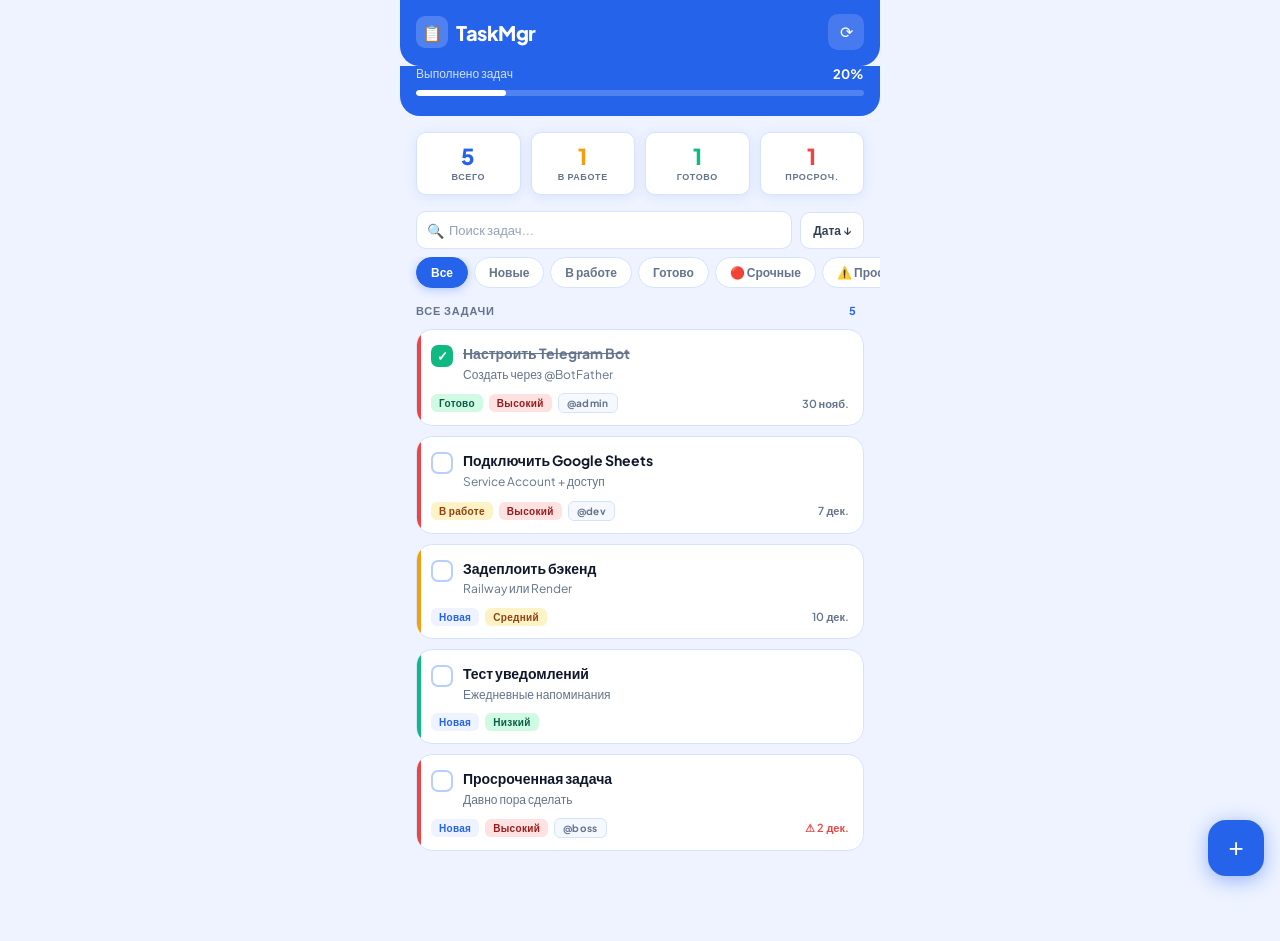
==== index.html @ ac781252 "Update index.html" ====
<!DOCTYPE html>
<html lang="ru">
<head>
  <meta charset="UTF-8">
  <meta name="viewport" content="width=device-width, initial-scale=1.0, maximum-scale=1.0, user-scalable=no">
  <title>Task Manager</title>
  <script src="https://telegram.org/js/telegram-web-app.js"></script>
  <link href="https://fonts.googleapis.com/css2?family=Plus+Jakarta+Sans:wght@400;500;600;700;800&display=swap" rel="stylesheet">
  <style>
    :root {
      --bg:        #EEF3FF;
      --surface:   #FFFFFF;
      --surface2:  #F5F8FF;
      --border:    #D6E3FF;
      --border2:   #B8CEFF;
      --blue:      #2563EB;
      --blue-dark: #1D4ED8;
      --blue-soft: #EEF3FF;
      --blue-mid:  #BFCFFF;
      --red:       #EF4444;
      --red-soft:  #FEE2E2;
      --yellow:    #F59E0B;
      --yel-soft:  #FEF3C7;
      --green:     #10B981;
      --grn-soft:  #D1FAE5;
      --text:      #0F172A;
      --text2:     #334155;
      --muted:     #64748B;
      --muted2:    #94A3B8;
      --radius:    16px;
      --radius-sm: 10px;
      --shadow:    0 2px 12px rgba(37,99,235,.10);
      --shadow-lg: 0 8px 32px rgba(37,99,235,.15);
    }

    *, *::before, *::after {
      box-sizing: border-box; margin: 0; padding: 0;
      -webkit-tap-highlight-color: transparent;
    }

    body {
      font-family: 'Plus Jakarta Sans', sans-serif;
      background: var(--bg);
      color: var(--text);
      min-height: 100vh;
      overflow-x: hidden;
      -webkit-font-smoothing: antialiased;
    }

    .app {
      max-width: 480px;
      margin: 0 auto;
      padding-bottom: 90px;
    }

    /* ══════════════════════════════
       HEADER
    ══════════════════════════════ */
    .header {
      background: var(--blue);
      padding: 14px 16px 16px;
      display: flex;
      align-items: center;
      justify-content: space-between;
      position: sticky;
      top: 0;
      z-index: 50;
    }

    .logo {
      font-size: 20px;
      font-weight: 800;
      color: #fff;
      letter-spacing: -0.5px;
      display: flex;
      align-items: center;
      gap: 8px;
    }
    .logo-icon {
      width: 32px; height: 32px;
      background: rgba(255,255,255,.2);
      border-radius: 9px;
      display: flex; align-items: center; justify-content: center;
      font-size: 16px;
    }

    .header-right { display: flex; gap: 8px; align-items: center; }

    .icon-btn {
      width: 36px; height: 36px;
      background: rgba(255,255,255,.15);
      border: none; border-radius: 10px;
      color: #fff;
      display: flex; align-items: center; justify-content: center;
      cursor: pointer;
      font-size: 16px;
      transition: background .15s;
      flex-shrink: 0;
    }
    .icon-btn:active { background: rgba(255,255,255,.25); }
    .icon-btn.syncing .sync-icon { animation: spin 1s linear infinite; }
    @keyframes spin { to { transform: rotate(360deg); } }

    /* ══════════════════════════════
       PROGRESS BANNER
    ══════════════════════════════ */
    .progress-banner {
      background: var(--blue);
      padding: 0 16px 20px;
    }
    .progress-label {
      display: flex; justify-content: space-between;
      color: rgba(255,255,255,.8);
      font-size: 12px; font-weight: 500;
      margin-bottom: 8px;
    }
    .progress-label strong { color: #fff; font-size: 13px; }
    .progress-track {
      height: 6px; background: rgba(255,255,255,.2);
      border-radius: 99px; overflow: hidden;
    }
    .progress-fill {
      height: 100%; background: #fff;
      border-radius: 99px;
      transition: width .5s cubic-bezier(.34,1.56,.64,1);
    }

    /* ══════════════════════════════
       STATS
    ══════════════════════════════ */
    .stats {
      display: grid;
      grid-template-columns: repeat(4, 1fr);
      gap: 10px;
      padding: 16px 16px 8px;
    }
    .stat-card {
      background: var(--surface);
      border: 1.5px solid var(--border);
      border-radius: var(--radius-sm);
      padding: 12px 6px;
      text-align: center;
      box-shadow: var(--shadow);
    }
    .stat-num {
      font-size: 22px; font-weight: 800;
      line-height: 1;
    }
    .stat-label {
      font-size: 9px; font-weight: 600;
      color: var(--muted);
      text-transform: uppercase;
      letter-spacing: .6px;
      margin-top: 4px;
    }
    .stat-card.total .stat-num  { color: var(--blue); }
    .stat-card.doing .stat-num  { color: var(--yellow); }
    .stat-card.done .stat-num   { color: var(--green); }
    .stat-card.overdue .stat-num { color: var(--red); }

    /* ══════════════════════════════
       SEARCH + SORT
    ══════════════════════════════ */
    .toolbar {
      padding: 8px 16px;
      display: flex;
      gap: 8px;
      align-items: center;
    }
    .search-wrap {
      flex: 1;
      position: relative;
    }
    .search-icon {
      position: absolute; left: 11px; top: 50%;
      transform: translateY(-50%);
      color: var(--muted2); font-size: 14px; pointer-events: none;
    }
    .search-input {
      width: 100%;
      background: var(--surface);
      border: 1.5px solid var(--border);
      border-radius: var(--radius-sm);
      padding: 10px 12px 10px 32px;
      font-family: inherit;
      font-size: 13px;
      color: var(--text);
      outline: none;
      transition: border-color .2s, box-shadow .2s;
    }
    .search-input::placeholder { color: var(--muted2); }
    .search-input:focus {
      border-color: var(--blue);
      box-shadow: 0 0 0 3px rgba(37,99,235,.12);
    }
    .sort-btn {
      background: var(--surface);
      border: 1.5px solid var(--border);
      border-radius: var(--radius-sm);
      padding: 10px 12px;
      font-family: inherit;
      font-size: 12px; font-weight: 600;
      color: var(--text2);
      cursor: pointer;
      white-space: nowrap;
      display: flex; align-items: center; gap: 5px;
      flex-shrink: 0;
    }
    .sort-btn:active { background: var(--blue-soft); }

    /* ══════════════════════════════
       FILTER TABS
    ══════════════════════════════ */
    .tabs {
      display: flex;
      padding: 0 16px 10px;
      gap: 6px;
      overflow-x: auto;
      scrollbar-width: none;
    }
    .tabs::-webkit-scrollbar { display: none; }
    .tab {
      background: var(--surface);
      border: 1.5px solid var(--border);
      color: var(--muted);
      padding: 7px 14px;
      border-radius: 99px;
      font-family: inherit;
      font-size: 12px; font-weight: 600;
      cursor: pointer;
      white-space: nowrap;
      flex-shrink: 0;
      transition: all .2s;
    }
    .tab.active {
      background: var(--blue);
      border-color: var(--blue);
      color: #fff;
      box-shadow: 0 2px 10px rgba(37,99,235,.3);
    }

    /* ══════════════════════════════
       TASKS SECTION
    ══════════════════════════════ */
    .tasks-header {
      display: flex; align-items: center; justify-content: space-between;
      padding: 4px 16px 10px;
    }
    .tasks-title {
      font-size: 11px; font-weight: 700;
      color: var(--muted);
      text-transform: uppercase;
      letter-spacing: .8px;
    }
    .count-badge {
      background: var(--blue-soft);
      color: var(--blue);
      font-size: 11px; font-weight: 700;
      padding: 2px 8px;
      border-radius: 99px;
    }
    .add-fab {
      position: fixed;
      bottom: 24px; right: 16px;
      width: 56px; height: 56px;
      background: var(--blue);
      border: none; border-radius: 18px;
      color: #fff; font-size: 26px;
      cursor: pointer;
      display: flex; align-items: center; justify-content: center;
      box-shadow: 0 4px 20px rgba(37,99,235,.45);
      z-index: 40;
      transition: transform .15s, box-shadow .15s;
    }
    .add-fab:active { transform: scale(.93); box-shadow: 0 2px 10px rgba(37,99,235,.35); }

    .tasks-list {
      padding: 0 16px;
      display: flex; flex-direction: column; gap: 10px;
    }

    /* ══════════════════════════════
       TASK CARD
    ══════════════════════════════ */
    .task-card {
      background: var(--surface);
      border: 1.5px solid var(--border);
      border-radius: var(--radius);
      padding: 14px 14px 12px;
      cursor: pointer;
      transition: transform .15s, box-shadow .15s;
      position: relative;
      overflow: hidden;
      animation: cardIn .28s ease both;
    }
    @keyframes cardIn {
      from { opacity: 0; transform: translateY(12px); }
      to   { opacity: 1; transform: translateY(0); }
    }
    .task-card:active { transform: scale(.98); box-shadow: var(--shadow-lg); }

    /* priority stripe */
    .task-card::before {
      content: '';
      position: absolute; left: 0; top: 0; bottom: 0;
      width: 4px;
    }
    .task-card.p-high::before   { background: var(--red); }
    .task-card.p-medium::before { background: var(--yellow); }
    .task-card.p-low::before    { background: var(--green); }

    .task-top {
      display: flex; align-items: flex-start; gap: 10px;
    }
    .task-check {
      width: 22px; height: 22px;
      border-radius: 7px;
      border: 2px solid var(--border2);
      flex-shrink: 0; margin-top: 1px;
      display: flex; align-items: center; justify-content: center;
      transition: all .2s; cursor: pointer;
    }
    .task-check:active { transform: scale(.88); }
    .task-check.checked {
      background: var(--green); border-color: var(--green);
    }
    .task-check.checked::after {
      content: '✓'; font-size: 13px; color: #fff; font-weight: 700;
    }

    .task-body { flex: 1; min-width: 0; }
    .task-title {
      font-size: 14px; font-weight: 700;
      line-height: 1.35; word-break: break-word;
      color: var(--text);
    }
    .task-title.done { text-decoration: line-through; color: var(--muted); }
    .task-desc {
      font-size: 12px; color: var(--muted);
      margin-top: 3px; line-height: 1.45;
      display: -webkit-box; -webkit-line-clamp: 2;
      -webkit-box-orient: vertical; overflow: hidden;
    }

    .task-footer {
      display: flex; align-items: center; gap: 6px;
      margin-top: 10px; flex-wrap: wrap;
    }
    .chip {
      display: inline-flex; align-items: center;
      font-size: 10px; font-weight: 700;
      padding: 3px 8px; border-radius: 6px;
      letter-spacing: .3px;
    }
    .chip-todo   { background: var(--blue-soft); color: var(--blue); }
    .chip-doing  { background: var(--yel-soft);  color: #92400E; }
    .chip-done   { background: var(--grn-soft);  color: #065F46; }
    .chip-high   { background: var(--red-soft);  color: #991B1B; }
    .chip-medium { background: var(--yel-soft);  color: #92400E; }
    .chip-low    { background: var(--grn-soft);  color: #065F46; }
    .chip-assignee {
      background: var(--surface2);
      color: var(--muted);
      border: 1px solid var(--border);
    }

    .task-date {
      font-size: 11px; font-weight: 600;
      color: var(--muted); margin-left: auto;
      white-space: nowrap;
    }
    .task-date.overdue { color: var(--red); }
    .task-date.today   { color: var(--yellow); }

    /* ══════════════════════════════
       EMPTY STATE
    ══════════════════════════════ */
    .empty-state {
      text-align: center; padding: 60px 20px; color: var(--muted);
    }
    .empty-icon { font-size: 52px; margin-bottom: 14px; }
    .empty-state p { font-size: 13px; line-height: 1.6; }

    /* ══════════════════════════════
       MODAL (bottom sheet)
    ══════════════════════════════ */
    .modal-overlay {
      position: fixed; inset: 0;
      background: rgba(15,23,42,.45);
      backdrop-filter: blur(6px);
      z-index: 100;
      display: flex; align-items: flex-end;
      opacity: 0; pointer-events: none;
      transition: opacity .3s;
    }
    .modal-overlay.open { opacity: 1; pointer-events: all; }

    .modal {
      background: var(--surface);
      border-radius: 24px 24px 0 0;
      width: 100%;
      padding: 0 0 max(env(safe-area-inset-bottom), 24px);
      transform: translateY(100%);
      transition: transform .38s cubic-bezier(.16,1,.3,1);
      max-height: 92vh;
      overflow-y: auto;
    }
    .modal-overlay.open .modal { transform: translateY(0); }

    .modal-drag {
      display: flex; justify-content: center;
      padding: 12px 0 4px;
    }
    .modal-drag span {
      width: 36px; height: 4px;
      background: var(--border2); border-radius: 2px;
    }

    .modal-header {
      display: flex; align-items: center; justify-content: space-between;
      padding: 4px 20px 16px;
      border-bottom: 1.5px solid var(--border);
    }
    .modal-title { font-size: 17px; font-weight: 800; }
    .modal-close {
      width: 32px; height: 32px;
      background: var(--surface2); border: none; border-radius: 9px;
      font-size: 16px; cursor: pointer; color: var(--muted);
      display: flex; align-items: center; justify-content: center;
    }

    .modal-body { padding: 20px 20px 0; }

    .form-group { margin-bottom: 16px; }
    .form-label {
      display: block;
      font-size: 11px; font-weight: 700;
      color: var(--muted); text-transform: uppercase;
      letter-spacing: .7px; margin-bottom: 7px;
    }
    .form-input, .form-select, .form-textarea {
      width: 100%;
      background: var(--surface2);
      border: 1.5px solid var(--border);
      border-radius: var(--radius-sm);
      color: var(--text);
      font-family: inherit;
      font-size: 14px;
      padding: 12px 14px;
      outline: none;
      transition: border-color .2s, box-shadow .2s;
      -webkit-appearance: none;
    }
    .form-input:focus, .form-select:focus, .form-textarea:focus {
      border-color: var(--blue);
      box-shadow: 0 0 0 3px rgba(37,99,235,.12);
    }
    .form-textarea { resize: none; height: 84px; line-height: 1.5; }
    .form-select {
      background-image: url("data:image/svg+xml,%3Csvg xmlns='http://www.w3.org/2000/svg' width='12' height='8' viewBox='0 0 12 8'%3E%3Cpath d='M1 1l5 5 5-5' stroke='%2364748B' stroke-width='1.5' fill='none' stroke-linecap='round'/%3E%3C/svg%3E");
      background-repeat: no-repeat;
      background-position: right 12px center;
      padding-right: 36px;
      cursor: pointer;
    }
    .form-select option { background: #fff; }

    .form-row { display: grid; grid-template-columns: 1fr 1fr; gap: 12px; }

    .modal-footer {
      padding: 16px 20px 0;
      display: flex; gap: 10px;
    }
    .btn {
      font-family: inherit;
      font-size: 14px; font-weight: 700;
      border: none; border-radius: var(--radius-sm);
      padding: 14px;
      cursor: pointer; transition: opacity .15s, transform .1s;
    }
    .btn:active { transform: scale(.97); }
    .btn-primary { flex: 1; background: var(--blue); color: #fff; }
    .btn-primary:active { opacity: .9; }
    .btn-ghost {
      background: var(--surface2);
      border: 1.5px solid var(--border);
      color: var(--muted);
      padding: 14px 16px;
    }
    .btn-danger {
      background: var(--red-soft); color: var(--red);
      padding: 14px 16px;
    }

    /* ══════════════════════════════
       TOAST
    ══════════════════════════════ */
    .toast {
      position: fixed; bottom: 90px; left: 50%;
      transform: translateX(-50%) translateY(60px);
      background: var(--text); color: #fff;
      border-radius: 99px;
      padding: 10px 20px;
      font-size: 13px; font-weight: 600;
      z-index: 200; white-space: nowrap;
      pointer-events: none;
      transition: transform .35s cubic-bezier(.16,1,.3,1), opacity .35s;
      opacity: 0;
    }
    .toast.show { transform: translateX(-50%) translateY(0); opacity: 1; }
    .toast.success { background: var(--green); }
    .toast.error   { background: var(--red); }

    /* ══════════════════════════════
       LOADING
    ══════════════════════════════ */
    .loading {
      position: fixed; inset: 0;
      background: var(--blue);
      display: flex; flex-direction: column;
      align-items: center; justify-content: center;
      z-index: 300;
      transition: opacity .5s;
    }
    .loading.hidden { opacity: 0; pointer-events: none; }
    .loading-logo {
      font-size: 32px; font-weight: 800; color: #fff;
      margin-bottom: 28px; letter-spacing: -1px;
    }
    .loading-logo span { opacity: .55; }
    .spinner {
      width: 36px; height: 36px;
      border: 3px solid rgba(255,255,255,.25);
      border-top-color: #fff;
      border-radius: 50%;
      animation: spin .7s linear infinite;
    }

    /* ══════════════════════════════
       SORT DROPDOWN
    ══════════════════════════════ */
    .sort-menu {
      position: absolute; right: 16px; top: 100%;
      background: var(--surface);
      border: 1.5px solid var(--border);
      border-radius: var(--radius-sm);
      box-shadow: var(--shadow-lg);
      z-index: 60; min-width: 170px;
      overflow: hidden;
    }
    .sort-item {
      padding: 11px 16px;
      font-size: 13px; font-weight: 500;
      cursor: pointer; color: var(--text2);
      transition: background .15s;
    }
    .sort-item:hover, .sort-item.active { background: var(--blue-soft); color: var(--blue); }

    /* Relative wrapper for sort dropdown */
    .toolbar-wrap { position: relative; }

    @media (min-width: 480px) {
      .header { border-radius: 0 0 20px 20px; }
      .progress-banner { border-radius: 0 0 20px 20px; }
      .modal { border-radius: 24px; max-width: 480px; margin: auto; align-self: center; }
      .modal-overlay { align-items: center; justify-content: center; }
    }
  </style>
</head>
<body>

<!-- Loading screen -->
<div class="loading" id="loading">
  <div class="loading-logo">Task<span>Manager</span></div>
  <div class="spinner"></div>
</div>

<div class="app">

  <!-- HEADER -->
  <div class="header">
    <div class="logo">
      <div class="logo-icon">📋</div>
      TaskMgr
    </div>
    <div class="header-right">
      <button class="icon-btn" id="syncBtn" onclick="syncData()" title="Обновить">
        <span class="sync-icon">⟳</span>
      </button>
    </div>
  </div>

  <!-- PROGRESS BANNER -->
  <div class="progress-banner">
    <div class="progress-label">
      <span>Выполнено задач</span>
      <strong id="progressPct">0%</strong>
    </div>
    <div class="progress-track">
      <div class="progress-fill" id="progressFill" style="width:0%"></div>
    </div>
  </div>

  <!-- STATS -->
  <div class="stats">
    <div class="stat-card total">
      <div class="stat-num" id="statTotal">0</div>
      <div class="stat-label">Всего</div>
    </div>
    <div class="stat-card doing">
      <div class="stat-num" id="statDoing">0</div>
      <div class="stat-label">В работе</div>
    </div>
    <div class="stat-card done">
      <div class="stat-num" id="statDone">0</div>
      <div class="stat-label">Готово</div>
    </div>
    <div class="stat-card overdue">
      <div class="stat-num" id="statOverdue">0</div>
      <div class="stat-label">Просроч.</div>
    </div>
  </div>

  <!-- SEARCH + SORT -->
  <div class="toolbar toolbar-wrap">
    <div class="search-wrap">
      <span class="search-icon">🔍</span>
      <input class="search-input" id="searchInput" placeholder="Поиск задач..."
             oninput="renderTasks()">
    </div>
    <button class="sort-btn" onclick="toggleSortMenu()">
      <span id="sortLabel">Дата ↓</span>
    </button>
    <div class="sort-menu" id="sortMenu" style="display:none">
      <div class="sort-item active" onclick="setSort('date_desc',this)">Дата создания ↓</div>
      <div class="sort-item" onclick="setSort('date_asc',this)">Дата создания ↑</div>
      <div class="sort-item" onclick="setSort('deadline',this)">По дедлайну</div>
      <div class="sort-item" onclick="setSort('priority',this)">По приоритету</div>
      <div class="sort-item" onclick="setSort('title',this)">По названию</div>
    </div>
  </div>

  <!-- FILTER TABS -->
  <div class="tabs">
    <button class="tab active" onclick="setFilter('all',this)">Все</button>
    <button class="tab" onclick="setFilter('todo',this)">Новые</button>
    <button class="tab" onclick="setFilter('doing',this)">В работе</button>
    <button class="tab" onclick="setFilter('done',this)">Готово</button>
    <button class="tab" onclick="setFilter('high',this)">🔴 Срочные</button>
    <button class="tab" onclick="setFilter('overdue',this)">⚠️ Просрочены</button>
  </div>

  <!-- TASKS -->
  <div class="tasks-header">
    <span class="tasks-title" id="tasksLabel">Все задачи</span>
    <span class="count-badge" id="tasksCount">0</span>
  </div>
  <div class="tasks-list" id="tasksList"></div>
</div>

<!-- FAB -->
<button class="add-fab" onclick="openAddModal()">+</button>

<!-- MODAL -->
<div class="modal-overlay" id="taskModal" onclick="handleOverlayClick(event)">
  <div class="modal">
    <div class="modal-drag"><span></span></div>
    <div class="modal-header">
      <div class="modal-title" id="modalTitle">Новая задача</div>
      <button class="modal-close" onclick="closeModal()">✕</button>
    </div>
    <div class="modal-body">

      <div class="form-group">
        <label class="form-label">Название *</label>
        <input class="form-input" id="taskTitle" placeholder="Что нужно сделать?">
      </div>
      <div class="form-group">
        <label class="form-label">Описание</label>
        <textarea class="form-textarea" id="taskDesc" placeholder="Подробности задачи..."></textarea>
      </div>
      <div class="form-row">
        <div class="form-group">
          <label class="form-label">Статус</label>
          <select class="form-select" id="taskStatus">
            <option value="todo">🔵 Новая</option>
            <option value="doing">🟡 В работе</option>
            <option value="done">✅ Готово</option>
          </select>
        </div>
        <div class="form-group">
          <label class="form-label">Приоритет</label>
          <select class="form-select" id="taskPriority">
            <option value="medium">🟡 Средний</option>
            <option value="high">🔴 Высокий</option>
            <option value="low">🟢 Низкий</option>
          </select>
        </div>
      </div>
      <div class="form-row">
        <div class="form-group">
          <label class="form-label">Дедлайн</label>
          <input class="form-input" type="date" id="taskDeadline">
        </div>
        <div class="form-group">
          <label class="form-label">Исполнитель</label>
          <input class="form-input" id="taskAssignee" placeholder="@username">
        </div>
      </div>

    </div>
    <div class="modal-footer">
      <button class="btn btn-ghost" onclick="closeModal()">Отмена</button>
      <button class="btn btn-danger" id="deleteBtn" onclick="deleteTask()" style="display:none">🗑</button>
      <button class="btn btn-primary" onclick="saveTask()">Сохранить</button>
    </div>
  </div>
</div>

<div class="toast" id="toast"></div>

<script>
  // ==========================================
  // CONFIG
  // ==========================================
  const CONFIG = {
    API_URL: 'https://YOUR_SERVER_URL',  // ← замени на URL своего бэкенда
    POLL_INTERVAL: 30000,
  };

  // Telegram WebApp
  const tg = window.Telegram?.WebApp;
  if (tg) {
    tg.ready();
    tg.expand();
    tg.setBackgroundColor('#EEF3FF');
    tg.setHeaderColor('#2563EB');
  }

  const userId   = tg?.initDataUnsafe?.user?.id       || 'demo_user';
  const userName = tg?.initDataUnsafe?.user?.username  || 'demo';

  let tasks         = [];
  let currentFilter = 'all';
  let currentSort   = 'date_desc';
  let editingId     = null;

  // ==========================================
  // API
  // ==========================================
  async function apiCall(method, endpoint, body = null) {
    try {
      const opts = {
        method,
        headers: {
          'Content-Type': 'application/json',
          'X-User-Id': String(userId),
          'X-Init-Data': tg?.initData || '',
        }
      };
      if (body) opts.body = JSON.stringify(body);
      const res = await fetch(CONFIG.API_URL + endpoint, opts);
      if (!res.ok) throw new Error(`HTTP ${res.status}`);
      return await res.json();
    } catch (e) {
      console.error('API Error:', e);
      return null;
    }
  }

  async function loadTasks() {
    const data = await apiCall('GET', `/tasks?user_id=${userId}`);
    if (data && data.tasks) {
      tasks = data.tasks;
      renderTasks();
      updateStats();
    }
  }

  async function syncData() {
    const btn = document.getElementById('syncBtn');
    btn.classList.add('syncing');
    await loadTasks();
    btn.classList.remove('syncing');
    showToast('✓ Синхронизировано', 'success');
  }

  // ==========================================
  // RENDER
  // ==========================================
  const STATUS_LABELS   = { todo: 'Новая', doing: 'В работе', done: 'Готово' };
  const PRIORITY_LABELS = { high: 'Высокий', medium: 'Средний', low: 'Низкий' };
  const PRIORITY_ORDER  = { high: 0, medium: 1, low: 2 };

  function applyFiltersAndSort(list) {
    const query = document.getElementById('searchInput').value.trim().toLowerCase();
    const today = new Date(); today.setHours(0,0,0,0);

    // Filter by tab
    let filtered = list.filter(t => {
      if (currentFilter === 'todo')   return t.status === 'todo';
      if (currentFilter === 'doing')  return t.status === 'doing';
      if (currentFilter === 'done')   return t.status === 'done';
      if (currentFilter === 'high')   return t.priority === 'high';
      if (currentFilter === 'overdue') {
        if (!t.deadline || t.status === 'done') return false;
        return new Date(t.deadline) < today;
      }
      return true; // all
    });

    // Search
    if (query) {
      filtered = filtered.filter(t =>
        t.title.toLowerCase().includes(query) ||
        (t.description || '').toLowerCase().includes(query) ||
        (t.assignee || '').toLowerCase().includes(query)
      );
    }

    // Sort
    filtered.sort((a, b) => {
      if (currentSort === 'date_asc')  return (a.created_at||'').localeCompare(b.created_at||'');
      if (currentSort === 'date_desc') return (b.created_at||'').localeCompare(a.created_at||'');
      if (currentSort === 'deadline') {
        const da = a.deadline || '9999';
        const db = b.deadline || '9999';
        return da.localeCompare(db);
      }
      if (currentSort === 'priority') return PRIORITY_ORDER[a.priority] - PRIORITY_ORDER[b.priority];
      if (currentSort === 'title') return a.title.localeCompare(b.title, 'ru');
      return 0;
    });

    return filtered;
  }

  function renderTasks() {
    const list = document.getElementById('tasksList');
    const filtered = applyFiltersAndSort(tasks);

    document.getElementById('tasksCount').textContent = filtered.length;

    if (filtered.length === 0) {
      list.innerHTML = `<div class="empty-state">
        <div class="empty-icon">📭</div>
        <p>Задач не найдено.<br>Нажми <strong>+</strong> чтобы добавить первую</p>
      </div>`;
      return;
    }

    const today = new Date(); today.setHours(0,0,0,0);
    const tomorrow = new Date(today); tomorrow.setDate(tomorrow.getDate()+1);

    list.innerHTML = filtered.map((task, i) => {
      const isOverdue = task.deadline && new Date(task.deadline) < today && task.status !== 'done';
      const isToday   = task.deadline && new Date(task.deadline).toDateString() === today.toDateString() && task.status !== 'done';

      let deadlineStr = '';
      if (task.deadline) {
        const d = new Date(task.deadline);
        if (isToday) deadlineStr = 'Сегодня';
        else if (d.toDateString() === tomorrow.toDateString()) deadlineStr = 'Завтра';
        else deadlineStr = d.toLocaleDateString('ru', { day: 'numeric', month: 'short' });
      }

      return `<div class="task-card p-${task.priority}" onclick="openEditModal('${task.id}')"
               style="animation-delay:${i*0.04}s">
        <div class="task-top">
          <div class="task-check ${task.status==='done'?'checked':''}"
               onclick="toggleDone(event,'${task.id}')"></div>
          <div class="task-body">
            <div class="task-title ${task.status==='done'?'done':''}">${escHtml(task.title)}</div>
            ${task.description ? `<div class="task-desc">${escHtml(task.description)}</div>` : ''}
          </div>
        </div>
        <div class="task-footer">
          <span class="chip chip-${task.status}">${STATUS_LABELS[task.status]}</span>
          <span class="chip chip-${task.priority}">${PRIORITY_LABELS[task.priority]}</span>
          ${task.assignee ? `<span class="chip chip-assignee">${escHtml(task.assignee)}</span>` : ''}
          ${deadlineStr ? `<span class="task-date ${isOverdue?'overdue':isToday?'today':''}">
            ${isOverdue?'⚠ ':''}${deadlineStr}
          </span>` : ''}
        </div>
      </div>`;
    }).join('');
  }

  function updateStats() {
    const total  = tasks.length;
    const doing  = tasks.filter(t => t.status === 'doing').length;
    const done   = tasks.filter(t => t.status === 'done').length;
    const today  = new Date(); today.setHours(0,0,0,0);
    const overdue = tasks.filter(t =>
      t.deadline && new Date(t.deadline) < today && t.status !== 'done'
    ).length;

    document.getElementById('statTotal').textContent  = total;
    document.getElementById('statDoing').textContent  = doing;
    document.getElementById('statDone').textContent   = done;
    document.getElementById('statOverdue').textContent = overdue;

    const pct = total ? Math.round(done / total * 100) : 0;
    document.getElementById('progressPct').textContent  = pct + '%';
    document.getElementById('progressFill').style.width = pct + '%';
  }

  // ==========================================
  // FILTERS / SORT
  // ==========================================
  function setFilter(f, btn) {
    currentFilter = f;
    document.querySelectorAll('.tab').forEach(t => t.classList.remove('active'));
    btn.classList.add('active');
    const labels = {
      all: 'Все задачи', todo: 'Новые задачи', doing: 'В работе',
      done: 'Выполненные', high: 'Срочные задачи', overdue: 'Просроченные'
    };
    document.getElementById('tasksLabel').textContent = labels[f];
    renderTasks();
  }

  function toggleSortMenu() {
    const m = document.getElementById('sortMenu');
    m.style.display = m.style.display === 'none' ? 'block' : 'none';
  }

  const SORT_LABELS = {
    date_desc: 'Дата ↓', date_asc: 'Дата ↑',
    deadline: 'Дедлайн', priority: 'Приоритет', title: 'Название'
  };

  function setSort(s, el) {
    currentSort = s;
    document.getElementById('sortLabel').textContent = SORT_LABELS[s];
    document.querySelectorAll('.sort-item').forEach(i => i.classList.remove('active'));
    el.classList.add('active');
    document.getElementById('sortMenu').style.display = 'none';
    renderTasks();
  }

  document.addEventListener('click', e => {
    const wrap = document.querySelector('.toolbar-wrap');
    if (!wrap.contains(e.target)) {
      document.getElementById('sortMenu').style.display = 'none';
    }
  });

  // ==========================================
  // TASK ACTIONS
  // ==========================================
  async function toggleDone(event, id) {
    event.stopPropagation();
    const task = tasks.find(t => t.id === id);
    if (!task) return;
    const newStatus = task.status === 'done' ? 'todo' : 'done';
    task.status = newStatus;
    renderTasks(); updateStats();
    await apiCall('PATCH', `/tasks/${id}`, { status: newStatus, user_id: userId });
    if (tg) tg.HapticFeedback?.impactOccurred('light');
  }

  async function saveTask() {
    const title = document.getElementById('taskTitle').value.trim();
    if (!title) { showToast('Введи название задачи', 'error'); return; }

    const taskData = {
      title,
      description: document.getElementById('taskDesc').value.trim(),
      status:   document.getElementById('taskStatus').value,
      priority: document.getElementById('taskPriority').value,
      deadline: document.getElementById('taskDeadline').value,
      assignee: document.getElementById('taskAssignee').value.trim(),
      user_id:  userId,
      user_name: userName,
    };

    if (editingId) {
      await apiCall('PATCH', `/tasks/${editingId}`, taskData);
      const idx = tasks.findIndex(t => t.id === editingId);
      if (idx !== -1) tasks[idx] = { ...tasks[idx], ...taskData };
      showToast('✓ Задача обновлена', 'success');
    } else {
      const res = await apiCall('POST', '/tasks', taskData);
      if (res && res.task) tasks.unshift(res.task);
      showToast('✓ Задача добавлена', 'success');
    }

    renderTasks(); updateStats();
    closeModal();
    if (tg) tg.HapticFeedback?.notificationOccurred('success');
  }

  async function deleteTask() {
    if (!editingId) return;
    if (!confirm('Удалить задачу?')) return;
    await apiCall('DELETE', `/tasks/${editingId}`, { user_id: userId });
    tasks = tasks.filter(t => t.id !== editingId);
    renderTasks(); updateStats();
    closeModal();
    showToast('Задача удалена', 'error');
  }

  // ==========================================
  // MODAL
  // ==========================================
  function openAddModal() {
    editingId = null;
    document.getElementById('modalTitle').textContent = 'Новая задача';
    document.getElementById('taskTitle').value   = '';
    document.getElementById('taskDesc').value    = '';
    document.getElementById('taskStatus').value  = 'todo';
    document.getElementById('taskPriority').value = 'medium';
    document.getElementById('taskDeadline').value = '';
    document.getElementById('taskAssignee').value = '';
    document.getElementById('deleteBtn').style.display = 'none';
    document.getElementById('taskModal').classList.add('open');
    setTimeout(() => document.getElementById('taskTitle').focus(), 420);
    if (tg) tg.HapticFeedback?.impactOccurred('light');
  }

  function openEditModal(id) {
    const task = tasks.find(t => t.id === id);
    if (!task) return;
    editingId = id;
    document.getElementById('modalTitle').textContent = 'Редактировать';
    document.getElementById('taskTitle').value   = task.title;
    document.getElementById('taskDesc').value    = task.description || '';
    document.getElementById('taskStatus').value  = task.status;
    document.getElementById('taskPriority').value = task.priority;
    document.getElementById('taskDeadline').value = task.deadline || '';
    document.getElementById('taskAssignee').value = task.assignee || '';
    document.getElementById('deleteBtn').style.display = 'flex';
    document.getElementById('taskModal').classList.add('open');
    if (tg) tg.HapticFeedback?.impactOccurred('light');
  }

  function closeModal() {
    document.getElementById('taskModal').classList.remove('open');
    editingId = null;
  }

  function handleOverlayClick(e) {
    if (e.target === document.getElementById('taskModal')) closeModal();
  }

  // ==========================================
  // UTILS
  // ==========================================
  function showToast(msg, type = '') {
    const t = document.getElementById('toast');
    t.textContent = msg;
    t.className = `toast show ${type}`;
    clearTimeout(t._timer);
    t._timer = setTimeout(() => t.classList.remove('show'), 2500);
  }

  function escHtml(s) {
    return String(s)
      .replace(/&/g,'&amp;').replace(/</g,'&lt;').replace(/>/g,'&gt;');
  }

  // ==========================================
  // DEMO DATA
  // ==========================================
  function loadDemoData() {
    const now = new Date().toISOString();
    const d = n => new Date(Date.now() + n*864e5).toISOString().split('T')[0];
    tasks = [
      { id:'1', title:'Настроить Telegram Bot', description:'Создать через @BotFather', status:'done',  priority:'high',   deadline: d(-5), assignee:'@admin',  created_at: now },
      { id:'2', title:'Подключить Google Sheets', description:'Service Account + доступ', status:'doing', priority:'high',   deadline: d(2),  assignee:'@dev',    created_at: now },
      { id:'3', title:'Задеплоить бэкенд',        description:'Railway или Render',        status:'todo',  priority:'medium', deadline: d(5),  assignee:'',        created_at: now },
      { id:'4', title:'Тест уведомлений',          description:'Ежедневные напоминания',   status:'todo',  priority:'low',    deadline: '',    assignee:'',        created_at: now },
      { id:'5', title:'Просроченная задача',       description:'Давно пора сделать',       status:'todo',  priority:'high',   deadline: d(-3), assignee:'@boss',   created_at: now },
    ];
    renderTasks(); updateStats();
  }

  // ==========================================
  // INIT
  // ==========================================
  async function init() {
    if (CONFIG.API_URL !== 'https://YOUR_SERVER_URL') {
      await loadTasks();
    } else {
      loadDemoData();
    }
    document.getElementById('loading').classList.add('hidden');
    setInterval(loadTasks, CONFIG.POLL_INTERVAL);
  }

  window.addEventListener('load', init);
  document.addEventListener('keydown', e => { if (e.key === 'Escape') closeModal(); });
</script>
</body>
</html>
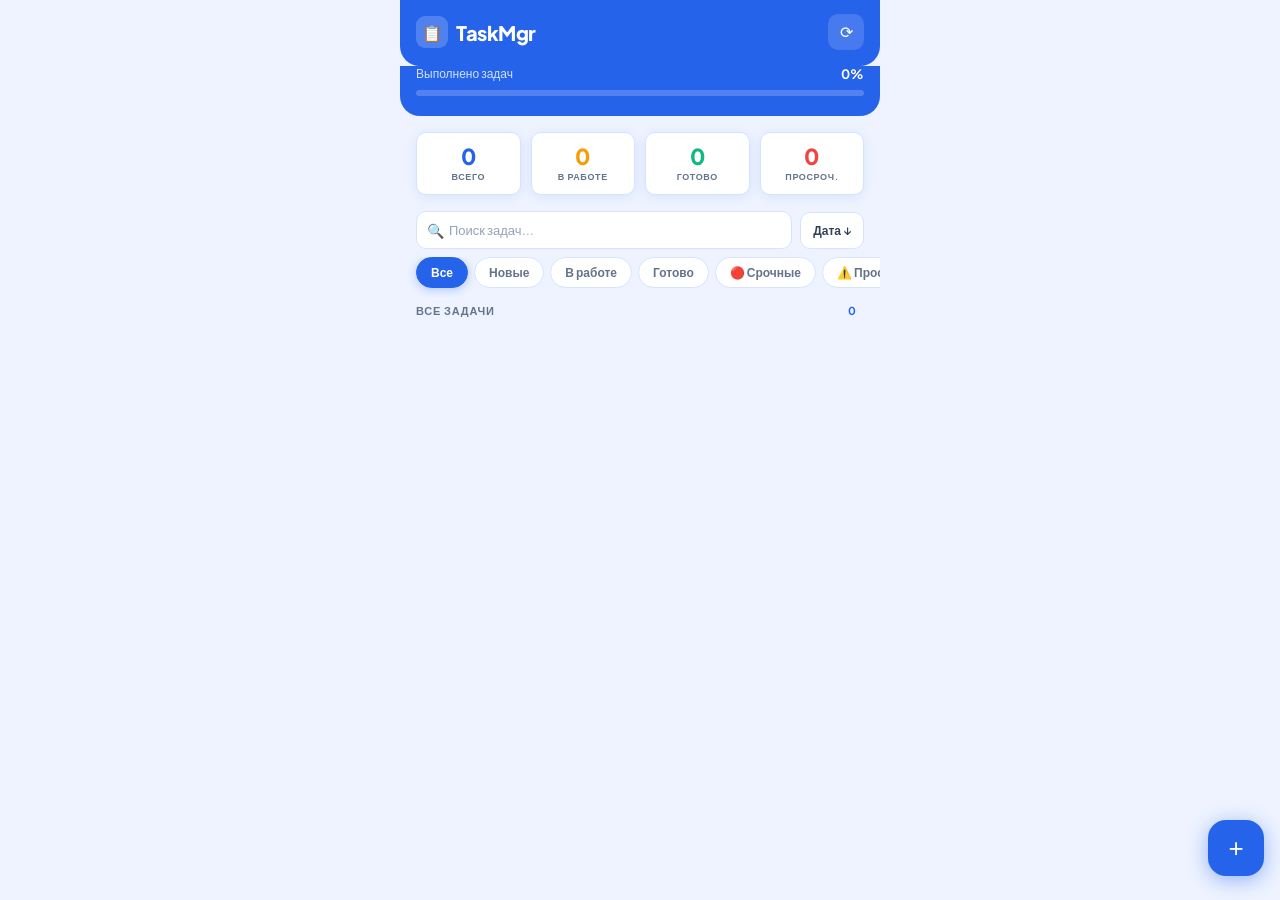
==== commit c4bc9c0b: "Update API_URL to production server" ====
--- a/index.html
+++ b/index.html
@@ -724,7 +724,7 @@
   // CONFIG
   // ==========================================
   const CONFIG = {
-    API_URL: 'https://YOUR_SERVER_URL',  // ← замени на URL своего бэкенда
+    API_URL: 'https://taskmanager-production-6032.up.railway.app',  // ← замени на URL своего бэкенда
     POLL_INTERVAL: 30000,
   };
 
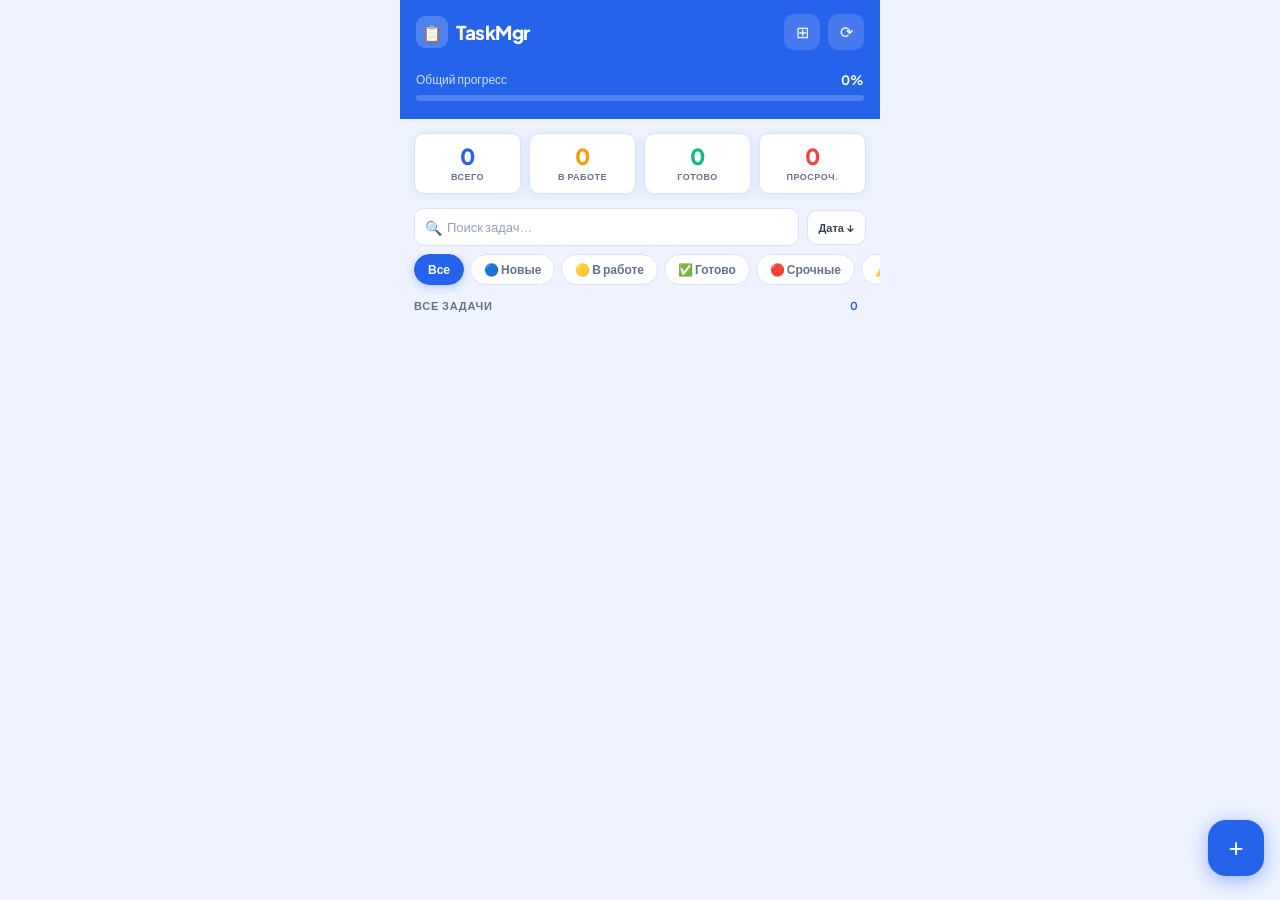
==== commit 63dbe3fe: "Update index.html" ====
--- a/index.html
+++ b/index.html
@@ -16,13 +16,13 @@
       --blue:      #2563EB;
       --blue-dark: #1D4ED8;
       --blue-soft: #EEF3FF;
-      --blue-mid:  #BFCFFF;
       --red:       #EF4444;
       --red-soft:  #FEE2E2;
       --yellow:    #F59E0B;
       --yel-soft:  #FEF3C7;
       --green:     #10B981;
       --grn-soft:  #D1FAE5;
+      --purple:    #8B5CF6;
       --text:      #0F172A;
       --text2:     #334155;
       --muted:     #64748B;
@@ -30,570 +30,248 @@
       --radius:    16px;
       --radius-sm: 10px;
       --shadow:    0 2px 12px rgba(37,99,235,.10);
-      --shadow-lg: 0 8px 32px rgba(37,99,235,.15);
+      --shadow-lg: 0 8px 32px rgba(37,99,235,.18);
     }
-
-    *, *::before, *::after {
-      box-sizing: border-box; margin: 0; padding: 0;
-      -webkit-tap-highlight-color: transparent;
-    }
-
-    body {
-      font-family: 'Plus Jakarta Sans', sans-serif;
-      background: var(--bg);
-      color: var(--text);
-      min-height: 100vh;
-      overflow-x: hidden;
-      -webkit-font-smoothing: antialiased;
-    }
-
-    .app {
-      max-width: 480px;
-      margin: 0 auto;
-      padding-bottom: 90px;
-    }
-
-    /* ══════════════════════════════
-       HEADER
-    ══════════════════════════════ */
-    .header {
-      background: var(--blue);
-      padding: 14px 16px 16px;
-      display: flex;
-      align-items: center;
-      justify-content: space-between;
-      position: sticky;
-      top: 0;
-      z-index: 50;
-    }
-
-    .logo {
-      font-size: 20px;
-      font-weight: 800;
-      color: #fff;
-      letter-spacing: -0.5px;
-      display: flex;
-      align-items: center;
-      gap: 8px;
-    }
-    .logo-icon {
-      width: 32px; height: 32px;
-      background: rgba(255,255,255,.2);
-      border-radius: 9px;
-      display: flex; align-items: center; justify-content: center;
-      font-size: 16px;
-    }
-
+    *, *::before, *::after { box-sizing: border-box; margin: 0; padding: 0; -webkit-tap-highlight-color: transparent; }
+    body { font-family: 'Plus Jakarta Sans', sans-serif; background: var(--bg); color: var(--text); min-height: 100vh; overflow-x: hidden; -webkit-font-smoothing: antialiased; }
+    .app { max-width: 480px; margin: 0 auto; padding-bottom: 100px; }
+
+    /* ══ HEADER ══ */
+    .header { background: var(--blue); padding: 14px 16px 0; position: sticky; top: 0; z-index: 50; }
+    .header-top { display: flex; align-items: center; justify-content: space-between; padding-bottom: 14px; }
+    .logo { font-size: 19px; font-weight: 800; color: #fff; letter-spacing: -.5px; display: flex; align-items: center; gap: 8px; }
+    .logo-icon { width: 32px; height: 32px; background: rgba(255,255,255,.2); border-radius: 9px; display: flex; align-items: center; justify-content: center; font-size: 16px; }
     .header-right { display: flex; gap: 8px; align-items: center; }
-
-    .icon-btn {
-      width: 36px; height: 36px;
-      background: rgba(255,255,255,.15);
-      border: none; border-radius: 10px;
-      color: #fff;
-      display: flex; align-items: center; justify-content: center;
-      cursor: pointer;
-      font-size: 16px;
-      transition: background .15s;
-      flex-shrink: 0;
-    }
-    .icon-btn:active { background: rgba(255,255,255,.25); }
+    .streak-badge { background: rgba(255,255,255,.18); border-radius: 99px; padding: 4px 10px; font-size: 12px; font-weight: 700; color: #fff; display: flex; align-items: center; gap: 4px; }
+    .streak-badge.hidden { display: none; }
+    .icon-btn { width: 36px; height: 36px; background: rgba(255,255,255,.15); border: none; border-radius: 10px; color: #fff; display: flex; align-items: center; justify-content: center; cursor: pointer; font-size: 16px; transition: background .15s; flex-shrink: 0; }
+    .icon-btn:active { background: rgba(255,255,255,.28); }
     .icon-btn.syncing .sync-icon { animation: spin 1s linear infinite; }
+    .icon-btn.active-view { background: rgba(255,255,255,.3); }
     @keyframes spin { to { transform: rotate(360deg); } }
-
-    /* ══════════════════════════════
-       PROGRESS BANNER
-    ══════════════════════════════ */
-    .progress-banner {
-      background: var(--blue);
-      padding: 0 16px 20px;
-    }
-    .progress-label {
-      display: flex; justify-content: space-between;
-      color: rgba(255,255,255,.8);
-      font-size: 12px; font-weight: 500;
-      margin-bottom: 8px;
-    }
+    .last-sync { font-size: 10px; color: rgba(255,255,255,.55); text-align: right; padding: 0 0 8px; }
+
+    /* ══ PROGRESS ══ */
+    .progress-banner { background: var(--blue); padding: 0 16px 18px; }
+    .progress-label { display: flex; justify-content: space-between; color: rgba(255,255,255,.8); font-size: 12px; font-weight: 500; margin-bottom: 7px; }
     .progress-label strong { color: #fff; font-size: 13px; }
-    .progress-track {
-      height: 6px; background: rgba(255,255,255,.2);
-      border-radius: 99px; overflow: hidden;
-    }
-    .progress-fill {
-      height: 100%; background: #fff;
-      border-radius: 99px;
-      transition: width .5s cubic-bezier(.34,1.56,.64,1);
-    }
-
-    /* ══════════════════════════════
-       STATS
-    ══════════════════════════════ */
-    .stats {
-      display: grid;
-      grid-template-columns: repeat(4, 1fr);
-      gap: 10px;
-      padding: 16px 16px 8px;
-    }
-    .stat-card {
-      background: var(--surface);
-      border: 1.5px solid var(--border);
-      border-radius: var(--radius-sm);
-      padding: 12px 6px;
-      text-align: center;
-      box-shadow: var(--shadow);
-    }
-    .stat-num {
-      font-size: 22px; font-weight: 800;
-      line-height: 1;
-    }
-    .stat-label {
-      font-size: 9px; font-weight: 600;
-      color: var(--muted);
-      text-transform: uppercase;
-      letter-spacing: .6px;
-      margin-top: 4px;
-    }
+    .progress-track { height: 6px; background: rgba(255,255,255,.2); border-radius: 99px; overflow: hidden; }
+    .progress-fill { height: 100%; background: #fff; border-radius: 99px; transition: width .55s cubic-bezier(.34,1.56,.64,1); }
+
+    /* ══ STATS ══ */
+    .stats { display: grid; grid-template-columns: repeat(4,1fr); gap: 8px; padding: 14px 14px 6px; }
+    .stat-card { background: var(--surface); border: 1.5px solid var(--border); border-radius: var(--radius-sm); padding: 11px 4px; text-align: center; box-shadow: var(--shadow); cursor: pointer; transition: transform .12s; }
+    .stat-card:active { transform: scale(.95); }
+    .stat-num { font-size: 22px; font-weight: 800; line-height: 1; transition: transform .3s; }
+    .stat-num.pop { animation: numPop .35s cubic-bezier(.34,1.56,.64,1); }
+    @keyframes numPop { 0%,100%{transform:scale(1)} 50%{transform:scale(1.3)} }
+    .stat-label { font-size: 9px; font-weight: 600; color: var(--muted); text-transform: uppercase; letter-spacing: .5px; margin-top: 4px; }
     .stat-card.total .stat-num  { color: var(--blue); }
     .stat-card.doing .stat-num  { color: var(--yellow); }
-    .stat-card.done .stat-num   { color: var(--green); }
+    .stat-card.done  .stat-num  { color: var(--green); }
     .stat-card.overdue .stat-num { color: var(--red); }
 
-    /* ══════════════════════════════
-       SEARCH + SORT
-    ══════════════════════════════ */
-    .toolbar {
-      padding: 8px 16px;
-      display: flex;
-      gap: 8px;
-      align-items: center;
-    }
-    .search-wrap {
-      flex: 1;
-      position: relative;
-    }
-    .search-icon {
-      position: absolute; left: 11px; top: 50%;
-      transform: translateY(-50%);
-      color: var(--muted2); font-size: 14px; pointer-events: none;
-    }
-    .search-input {
-      width: 100%;
-      background: var(--surface);
-      border: 1.5px solid var(--border);
-      border-radius: var(--radius-sm);
-      padding: 10px 12px 10px 32px;
-      font-family: inherit;
-      font-size: 13px;
-      color: var(--text);
-      outline: none;
-      transition: border-color .2s, box-shadow .2s;
-    }
+    /* ══ TOOLBAR ══ */
+    .toolbar { padding: 8px 14px; display: flex; gap: 8px; align-items: center; position: relative; }
+    .search-wrap { flex: 1; position: relative; }
+    .search-icon { position: absolute; left: 11px; top: 50%; transform: translateY(-50%); color: var(--muted2); font-size: 14px; pointer-events: none; }
+    .search-input { width: 100%; background: var(--surface); border: 1.5px solid var(--border); border-radius: var(--radius-sm); padding: 10px 12px 10px 32px; font-family: inherit; font-size: 13px; color: var(--text); outline: none; transition: border-color .2s, box-shadow .2s; }
     .search-input::placeholder { color: var(--muted2); }
-    .search-input:focus {
-      border-color: var(--blue);
-      box-shadow: 0 0 0 3px rgba(37,99,235,.12);
-    }
-    .sort-btn {
-      background: var(--surface);
-      border: 1.5px solid var(--border);
-      border-radius: var(--radius-sm);
-      padding: 10px 12px;
-      font-family: inherit;
-      font-size: 12px; font-weight: 600;
-      color: var(--text2);
-      cursor: pointer;
-      white-space: nowrap;
-      display: flex; align-items: center; gap: 5px;
-      flex-shrink: 0;
-    }
-    .sort-btn:active { background: var(--blue-soft); }
-
-    /* ══════════════════════════════
-       FILTER TABS
-    ══════════════════════════════ */
-    .tabs {
-      display: flex;
-      padding: 0 16px 10px;
-      gap: 6px;
-      overflow-x: auto;
-      scrollbar-width: none;
-    }
+    .search-input:focus { border-color: var(--blue); box-shadow: 0 0 0 3px rgba(37,99,235,.12); }
+    .sort-btn { background: var(--surface); border: 1.5px solid var(--border); border-radius: var(--radius-sm); padding: 10px 11px; font-family: inherit; font-size: 11px; font-weight: 700; color: var(--text2); cursor: pointer; white-space: nowrap; display: flex; align-items: center; gap: 4px; flex-shrink: 0; }
+    .sort-menu { position: absolute; right: 14px; top: calc(100% - 4px); background: var(--surface); border: 1.5px solid var(--border); border-radius: var(--radius-sm); box-shadow: var(--shadow-lg); z-index: 60; min-width: 170px; overflow: hidden; }
+    .sort-item { padding: 11px 16px; font-size: 13px; font-weight: 500; cursor: pointer; color: var(--text2); transition: background .12s; }
+    .sort-item:hover, .sort-item.active { background: var(--blue-soft); color: var(--blue); font-weight: 700; }
+
+    /* ══ TABS ══ */
+    .tabs { display: flex; padding: 0 14px 10px; gap: 6px; overflow-x: auto; scrollbar-width: none; }
     .tabs::-webkit-scrollbar { display: none; }
-    .tab {
-      background: var(--surface);
-      border: 1.5px solid var(--border);
-      color: var(--muted);
-      padding: 7px 14px;
-      border-radius: 99px;
-      font-family: inherit;
-      font-size: 12px; font-weight: 600;
-      cursor: pointer;
-      white-space: nowrap;
-      flex-shrink: 0;
-      transition: all .2s;
-    }
-    .tab.active {
-      background: var(--blue);
-      border-color: var(--blue);
-      color: #fff;
-      box-shadow: 0 2px 10px rgba(37,99,235,.3);
-    }
-
-    /* ══════════════════════════════
-       TASKS SECTION
-    ══════════════════════════════ */
-    .tasks-header {
-      display: flex; align-items: center; justify-content: space-between;
-      padding: 4px 16px 10px;
-    }
-    .tasks-title {
-      font-size: 11px; font-weight: 700;
-      color: var(--muted);
-      text-transform: uppercase;
-      letter-spacing: .8px;
-    }
-    .count-badge {
-      background: var(--blue-soft);
-      color: var(--blue);
-      font-size: 11px; font-weight: 700;
-      padding: 2px 8px;
-      border-radius: 99px;
-    }
-    .add-fab {
-      position: fixed;
-      bottom: 24px; right: 16px;
-      width: 56px; height: 56px;
-      background: var(--blue);
-      border: none; border-radius: 18px;
-      color: #fff; font-size: 26px;
-      cursor: pointer;
-      display: flex; align-items: center; justify-content: center;
-      box-shadow: 0 4px 20px rgba(37,99,235,.45);
-      z-index: 40;
-      transition: transform .15s, box-shadow .15s;
-    }
-    .add-fab:active { transform: scale(.93); box-shadow: 0 2px 10px rgba(37,99,235,.35); }
-
-    .tasks-list {
-      padding: 0 16px;
-      display: flex; flex-direction: column; gap: 10px;
-    }
-
-    /* ══════════════════════════════
-       TASK CARD
-    ══════════════════════════════ */
-    .task-card {
-      background: var(--surface);
-      border: 1.5px solid var(--border);
-      border-radius: var(--radius);
-      padding: 14px 14px 12px;
-      cursor: pointer;
-      transition: transform .15s, box-shadow .15s;
-      position: relative;
-      overflow: hidden;
-      animation: cardIn .28s ease both;
-    }
-    @keyframes cardIn {
-      from { opacity: 0; transform: translateY(12px); }
-      to   { opacity: 1; transform: translateY(0); }
-    }
-    .task-card:active { transform: scale(.98); box-shadow: var(--shadow-lg); }
-
-    /* priority stripe */
-    .task-card::before {
-      content: '';
-      position: absolute; left: 0; top: 0; bottom: 0;
-      width: 4px;
-    }
+    .tab { background: var(--surface); border: 1.5px solid var(--border); color: var(--muted); padding: 7px 13px; border-radius: 99px; font-family: inherit; font-size: 12px; font-weight: 600; cursor: pointer; white-space: nowrap; flex-shrink: 0; transition: all .18s; }
+    .tab.active { background: var(--blue); border-color: var(--blue); color: #fff; box-shadow: 0 2px 10px rgba(37,99,235,.3); }
+
+    /* ══ SECTION DIVIDER ══ */
+    .section-divider { display: flex; align-items: center; gap: 10px; padding: 6px 14px 8px; }
+    .section-divider-label { font-size: 10px; font-weight: 800; color: var(--muted); text-transform: uppercase; letter-spacing: 1px; white-space: nowrap; }
+    .section-divider-line { flex: 1; height: 1px; background: var(--border); }
+    .section-count { background: var(--blue-soft); color: var(--blue); font-size: 10px; font-weight: 800; padding: 2px 7px; border-radius: 99px; }
+    .section-count.red   { background: var(--red-soft);  color: var(--red); }
+    .section-count.yel   { background: var(--yel-soft);  color: #92400E; }
+    .section-count.green { background: var(--grn-soft);  color: #065F46; }
+
+    /* ══ KANBAN ══ */
+    .kanban-board { display: flex; gap: 10px; padding: 0 14px; overflow-x: auto; scrollbar-width: none; align-items: flex-start; }
+    .kanban-board::-webkit-scrollbar { display: none; }
+    .kanban-col { flex-shrink: 0; width: 240px; background: var(--surface2); border: 1.5px solid var(--border); border-radius: var(--radius); overflow: hidden; }
+    .kanban-col-header { padding: 12px 14px 10px; font-size: 11px; font-weight: 800; text-transform: uppercase; letter-spacing: .8px; display: flex; align-items: center; justify-content: space-between; }
+    .kanban-col-header.todo   { color: var(--blue);   border-bottom: 2px solid var(--blue); }
+    .kanban-col-header.doing  { color: #92400E; border-bottom: 2px solid var(--yellow); }
+    .kanban-col-header.done   { color: #065F46; border-bottom: 2px solid var(--green); }
+    .kanban-col-body { padding: 8px; display: flex; flex-direction: column; gap: 7px; min-height: 60px; }
+    .kanban-card { background: var(--surface); border: 1.5px solid var(--border); border-radius: 10px; padding: 10px 12px; cursor: pointer; font-size: 12px; font-weight: 600; line-height: 1.4; transition: transform .12s, box-shadow .12s; position: relative; overflow: hidden; }
+    .kanban-card::before { content: ''; position: absolute; left: 0; top: 0; bottom: 0; width: 3px; }
+    .kanban-card.p-high::before   { background: var(--red); }
+    .kanban-card.p-medium::before { background: var(--yellow); }
+    .kanban-card.p-low::before    { background: var(--green); }
+    .kanban-card:active { transform: scale(.97); box-shadow: var(--shadow-lg); }
+    .kanban-card-meta { font-size: 10px; color: var(--muted); margin-top: 6px; display: flex; gap: 5px; flex-wrap: wrap; }
+
+    /* ══ TASKS LIST ══ */
+    .tasks-header { display: flex; align-items: center; justify-content: space-between; padding: 2px 14px 8px; }
+    .tasks-title { font-size: 11px; font-weight: 700; color: var(--muted); text-transform: uppercase; letter-spacing: .8px; }
+    .count-badge { background: var(--blue-soft); color: var(--blue); font-size: 11px; font-weight: 700; padding: 2px 8px; border-radius: 99px; }
+    .tasks-list { padding: 0 14px; display: flex; flex-direction: column; gap: 9px; }
+
+    /* ══ FAB ══ */
+    .add-fab { position: fixed; bottom: 24px; right: 16px; width: 56px; height: 56px; background: var(--blue); border: none; border-radius: 18px; color: #fff; font-size: 26px; cursor: pointer; display: flex; align-items: center; justify-content: center; box-shadow: 0 4px 20px rgba(37,99,235,.45); z-index: 40; transition: transform .15s, box-shadow .15s; }
+    .add-fab:active { transform: scale(.93); }
+
+    /* ══ TASK CARD ══ */
+    .task-card { background: var(--surface); border: 1.5px solid var(--border); border-radius: var(--radius); padding: 13px 13px 11px; cursor: pointer; position: relative; overflow: hidden; animation: cardIn .26s ease both; transition: box-shadow .15s; touch-action: pan-y; }
+    @keyframes cardIn { from { opacity:0; transform:translateY(10px); } to { opacity:1; transform:translateY(0); } }
+    .task-card:active { box-shadow: var(--shadow-lg); }
+    .task-card.swiping { transition: transform .05s; }
+    .task-card.swipe-done { background: var(--grn-soft); border-color: var(--green); }
+    .task-card::before { content: ''; position: absolute; left: 0; top: 0; bottom: 0; width: 4px; border-radius: 4px 0 0 4px; }
     .task-card.p-high::before   { background: var(--red); }
     .task-card.p-medium::before { background: var(--yellow); }
     .task-card.p-low::before    { background: var(--green); }
 
-    .task-top {
-      display: flex; align-items: flex-start; gap: 10px;
-    }
-    .task-check {
-      width: 22px; height: 22px;
-      border-radius: 7px;
-      border: 2px solid var(--border2);
-      flex-shrink: 0; margin-top: 1px;
-      display: flex; align-items: center; justify-content: center;
-      transition: all .2s; cursor: pointer;
-    }
+    /* Swipe hint overlay */
+    .swipe-hint { position: absolute; left: 0; top: 0; bottom: 0; width: 0; background: linear-gradient(90deg, var(--grn-soft), transparent); border-radius: inherit; pointer-events: none; transition: width .05s; display: flex; align-items: center; padding-left: 10px; overflow: hidden; font-size: 18px; opacity: 0; }
+    .swipe-hint.show { opacity: 1; }
+
+    /* Today pinned badge */
+    .task-card.today-pinned { border-color: #FCD34D; background: #FFFBEB; }
+    .task-card.today-pinned::after { content: 'СЕГОДНЯ'; position: absolute; top: 8px; right: 10px; font-size: 8px; font-weight: 800; color: #92400E; background: #FEF3C7; padding: 2px 6px; border-radius: 5px; letter-spacing: .5px; }
+
+    .task-top { display: flex; align-items: flex-start; gap: 10px; }
+    .task-check { width: 22px; height: 22px; border-radius: 7px; border: 2px solid var(--border2); flex-shrink: 0; margin-top: 1px; display: flex; align-items: center; justify-content: center; transition: all .2s; cursor: pointer; }
     .task-check:active { transform: scale(.88); }
-    .task-check.checked {
-      background: var(--green); border-color: var(--green);
-    }
-    .task-check.checked::after {
-      content: '✓'; font-size: 13px; color: #fff; font-weight: 700;
-    }
-
+    .task-check.checked { background: var(--green); border-color: var(--green); animation: checkPop .3s cubic-bezier(.34,1.56,.64,1); }
+    .task-check.checked::after { content: '✓'; font-size: 13px; color: #fff; font-weight: 700; }
+    @keyframes checkPop { 0%{transform:scale(.8)} 60%{transform:scale(1.2)} 100%{transform:scale(1)} }
     .task-body { flex: 1; min-width: 0; }
-    .task-title {
-      font-size: 14px; font-weight: 700;
-      line-height: 1.35; word-break: break-word;
-      color: var(--text);
-    }
+    .task-title { font-size: 14px; font-weight: 700; line-height: 1.35; word-break: break-word; }
     .task-title.done { text-decoration: line-through; color: var(--muted); }
-    .task-desc {
-      font-size: 12px; color: var(--muted);
-      margin-top: 3px; line-height: 1.45;
-      display: -webkit-box; -webkit-line-clamp: 2;
-      -webkit-box-orient: vertical; overflow: hidden;
-    }
-
-    .task-footer {
-      display: flex; align-items: center; gap: 6px;
-      margin-top: 10px; flex-wrap: wrap;
-    }
-    .chip {
-      display: inline-flex; align-items: center;
-      font-size: 10px; font-weight: 700;
-      padding: 3px 8px; border-radius: 6px;
-      letter-spacing: .3px;
-    }
+    .task-desc { font-size: 12px; color: var(--muted); margin-top: 3px; line-height: 1.45; display: -webkit-box; -webkit-line-clamp: 2; -webkit-box-orient: vertical; overflow: hidden; }
+    .task-footer { display: flex; align-items: center; gap: 6px; margin-top: 9px; flex-wrap: wrap; }
+    .chip { display: inline-flex; align-items: center; font-size: 10px; font-weight: 700; padding: 3px 8px; border-radius: 6px; letter-spacing: .3px; }
     .chip-todo   { background: var(--blue-soft); color: var(--blue); }
     .chip-doing  { background: var(--yel-soft);  color: #92400E; }
     .chip-done   { background: var(--grn-soft);  color: #065F46; }
     .chip-high   { background: var(--red-soft);  color: #991B1B; }
     .chip-medium { background: var(--yel-soft);  color: #92400E; }
     .chip-low    { background: var(--grn-soft);  color: #065F46; }
-    .chip-assignee {
-      background: var(--surface2);
-      color: var(--muted);
-      border: 1px solid var(--border);
-    }
-
-    .task-date {
-      font-size: 11px; font-weight: 600;
-      color: var(--muted); margin-left: auto;
-      white-space: nowrap;
-    }
+    .chip-assignee { background: var(--surface2); color: var(--muted); border: 1px solid var(--border); }
+    .task-date { font-size: 11px; font-weight: 600; color: var(--muted); margin-left: auto; white-space: nowrap; }
     .task-date.overdue { color: var(--red); }
-    .task-date.today   { color: var(--yellow); }
-
-    /* ══════════════════════════════
-       EMPTY STATE
-    ══════════════════════════════ */
-    .empty-state {
-      text-align: center; padding: 60px 20px; color: var(--muted);
-    }
-    .empty-icon { font-size: 52px; margin-bottom: 14px; }
+    .task-date.today   { color: #D97706; }
+
+    /* ══ EMPTY STATE ══ */
+    .empty-state { text-align: center; padding: 52px 20px; color: var(--muted); }
+    .empty-icon { font-size: 48px; margin-bottom: 12px; }
     .empty-state p { font-size: 13px; line-height: 1.6; }
 
-    /* ══════════════════════════════
-       MODAL (bottom sheet)
-    ══════════════════════════════ */
-    .modal-overlay {
-      position: fixed; inset: 0;
-      background: rgba(15,23,42,.45);
-      backdrop-filter: blur(6px);
-      z-index: 100;
-      display: flex; align-items: flex-end;
-      opacity: 0; pointer-events: none;
-      transition: opacity .3s;
-    }
+    /* ══ QUICK ACTIONS SHEET ══ */
+    .qa-overlay { position: fixed; inset: 0; background: rgba(15,23,42,.5); backdrop-filter: blur(4px); z-index: 150; opacity: 0; pointer-events: none; transition: opacity .25s; display: flex; align-items: flex-end; }
+    .qa-overlay.open { opacity: 1; pointer-events: all; }
+    .qa-sheet { background: var(--surface); border-radius: 24px 24px 0 0; width: 100%; padding: 0 16px max(env(safe-area-inset-bottom),20px); transform: translateY(100%); transition: transform .32s cubic-bezier(.16,1,.3,1); }
+    .qa-overlay.open .qa-sheet { transform: translateY(0); }
+    .qa-drag { display: flex; justify-content: center; padding: 10px 0 4px; }
+    .qa-drag span { width: 34px; height: 4px; background: var(--border2); border-radius: 2px; }
+    .qa-title { font-size: 13px; font-weight: 800; color: var(--muted); text-align: center; padding: 4px 0 14px; }
+    .qa-task-name { font-size: 15px; font-weight: 700; text-align: center; padding: 0 0 16px; color: var(--text); border-bottom: 1.5px solid var(--border); margin-bottom: 14px; }
+    .qa-actions { display: grid; grid-template-columns: 1fr 1fr; gap: 10px; margin-bottom: 10px; }
+    .qa-btn { padding: 14px; border: none; border-radius: 12px; font-family: inherit; font-size: 13px; font-weight: 700; cursor: pointer; display: flex; align-items: center; justify-content: center; gap: 7px; transition: opacity .12s, transform .1s; }
+    .qa-btn:active { transform: scale(.96); opacity: .85; }
+    .qa-btn.todo   { background: var(--blue-soft); color: var(--blue); }
+    .qa-btn.doing  { background: var(--yel-soft);  color: #92400E; }
+    .qa-btn.done   { background: var(--grn-soft);  color: #065F46; }
+    .qa-btn.edit   { background: var(--surface2);  color: var(--text2); border: 1.5px solid var(--border); }
+    .qa-btn.del    { background: var(--red-soft);  color: var(--red); grid-column: 1/-1; }
+
+    /* ══ MODAL ══ */
+    .modal-overlay { position: fixed; inset: 0; background: rgba(15,23,42,.45); backdrop-filter: blur(6px); z-index: 100; display: flex; align-items: flex-end; opacity: 0; pointer-events: none; transition: opacity .3s; }
     .modal-overlay.open { opacity: 1; pointer-events: all; }
-
-    .modal {
-      background: var(--surface);
-      border-radius: 24px 24px 0 0;
-      width: 100%;
-      padding: 0 0 max(env(safe-area-inset-bottom), 24px);
-      transform: translateY(100%);
-      transition: transform .38s cubic-bezier(.16,1,.3,1);
-      max-height: 92vh;
-      overflow-y: auto;
-    }
+    .modal { background: var(--surface); border-radius: 24px 24px 0 0; width: 100%; padding: 0 0 max(env(safe-area-inset-bottom),24px); transform: translateY(100%); transition: transform .38s cubic-bezier(.16,1,.3,1); max-height: 92vh; overflow-y: auto; }
     .modal-overlay.open .modal { transform: translateY(0); }
-
-    .modal-drag {
-      display: flex; justify-content: center;
-      padding: 12px 0 4px;
-    }
-    .modal-drag span {
-      width: 36px; height: 4px;
-      background: var(--border2); border-radius: 2px;
-    }
-
-    .modal-header {
-      display: flex; align-items: center; justify-content: space-between;
-      padding: 4px 20px 16px;
-      border-bottom: 1.5px solid var(--border);
-    }
+    .modal-drag { display: flex; justify-content: center; padding: 12px 0 4px; }
+    .modal-drag span { width: 36px; height: 4px; background: var(--border2); border-radius: 2px; }
+    .modal-header { display: flex; align-items: center; justify-content: space-between; padding: 4px 20px 14px; border-bottom: 1.5px solid var(--border); }
     .modal-title { font-size: 17px; font-weight: 800; }
-    .modal-close {
-      width: 32px; height: 32px;
-      background: var(--surface2); border: none; border-radius: 9px;
-      font-size: 16px; cursor: pointer; color: var(--muted);
-      display: flex; align-items: center; justify-content: center;
-    }
-
-    .modal-body { padding: 20px 20px 0; }
-
-    .form-group { margin-bottom: 16px; }
-    .form-label {
-      display: block;
-      font-size: 11px; font-weight: 700;
-      color: var(--muted); text-transform: uppercase;
-      letter-spacing: .7px; margin-bottom: 7px;
-    }
-    .form-input, .form-select, .form-textarea {
-      width: 100%;
-      background: var(--surface2);
-      border: 1.5px solid var(--border);
-      border-radius: var(--radius-sm);
-      color: var(--text);
-      font-family: inherit;
-      font-size: 14px;
-      padding: 12px 14px;
-      outline: none;
-      transition: border-color .2s, box-shadow .2s;
-      -webkit-appearance: none;
-    }
-    .form-input:focus, .form-select:focus, .form-textarea:focus {
-      border-color: var(--blue);
-      box-shadow: 0 0 0 3px rgba(37,99,235,.12);
-    }
-    .form-textarea { resize: none; height: 84px; line-height: 1.5; }
-    .form-select {
-      background-image: url("data:image/svg+xml,%3Csvg xmlns='http://www.w3.org/2000/svg' width='12' height='8' viewBox='0 0 12 8'%3E%3Cpath d='M1 1l5 5 5-5' stroke='%2364748B' stroke-width='1.5' fill='none' stroke-linecap='round'/%3E%3C/svg%3E");
-      background-repeat: no-repeat;
-      background-position: right 12px center;
-      padding-right: 36px;
-      cursor: pointer;
-    }
-    .form-select option { background: #fff; }
-
-    .form-row { display: grid; grid-template-columns: 1fr 1fr; gap: 12px; }
-
-    .modal-footer {
-      padding: 16px 20px 0;
-      display: flex; gap: 10px;
-    }
-    .btn {
-      font-family: inherit;
-      font-size: 14px; font-weight: 700;
-      border: none; border-radius: var(--radius-sm);
-      padding: 14px;
-      cursor: pointer; transition: opacity .15s, transform .1s;
-    }
+    .modal-close { width: 32px; height: 32px; background: var(--surface2); border: none; border-radius: 9px; font-size: 16px; cursor: pointer; color: var(--muted); display: flex; align-items: center; justify-content: center; }
+    .modal-body { padding: 18px 20px 0; }
+    .form-group { margin-bottom: 14px; }
+    .form-label { display: block; font-size: 11px; font-weight: 700; color: var(--muted); text-transform: uppercase; letter-spacing: .7px; margin-bottom: 6px; }
+    .form-input, .form-select, .form-textarea { width: 100%; background: var(--surface2); border: 1.5px solid var(--border); border-radius: var(--radius-sm); color: var(--text); font-family: inherit; font-size: 14px; padding: 11px 13px; outline: none; transition: border-color .2s, box-shadow .2s; -webkit-appearance: none; }
+    .form-input:focus, .form-select:focus, .form-textarea:focus { border-color: var(--blue); box-shadow: 0 0 0 3px rgba(37,99,235,.12); }
+    .form-textarea { resize: none; height: 80px; line-height: 1.5; }
+    .form-select { background-image: url("data:image/svg+xml,%3Csvg xmlns='http://www.w3.org/2000/svg' width='12' height='8' viewBox='0 0 12 8'%3E%3Cpath d='M1 1l5 5 5-5' stroke='%2364748B' stroke-width='1.5' fill='none' stroke-linecap='round'/%3E%3C/svg%3E"); background-repeat: no-repeat; background-position: right 12px center; padding-right: 36px; cursor: pointer; }
+    .form-row { display: grid; grid-template-columns: 1fr 1fr; gap: 10px; }
+    .modal-footer { padding: 14px 20px 0; display: flex; gap: 10px; }
+    .btn { font-family: inherit; font-size: 14px; font-weight: 700; border: none; border-radius: var(--radius-sm); padding: 13px; cursor: pointer; transition: opacity .15s, transform .1s; }
     .btn:active { transform: scale(.97); }
     .btn-primary { flex: 1; background: var(--blue); color: #fff; }
-    .btn-primary:active { opacity: .9; }
-    .btn-ghost {
-      background: var(--surface2);
-      border: 1.5px solid var(--border);
-      color: var(--muted);
-      padding: 14px 16px;
-    }
-    .btn-danger {
-      background: var(--red-soft); color: var(--red);
-      padding: 14px 16px;
-    }
-
-    /* ══════════════════════════════
-       TOAST
-    ══════════════════════════════ */
-    .toast {
-      position: fixed; bottom: 90px; left: 50%;
-      transform: translateX(-50%) translateY(60px);
-      background: var(--text); color: #fff;
-      border-radius: 99px;
-      padding: 10px 20px;
-      font-size: 13px; font-weight: 600;
-      z-index: 200; white-space: nowrap;
-      pointer-events: none;
-      transition: transform .35s cubic-bezier(.16,1,.3,1), opacity .35s;
-      opacity: 0;
-    }
+    .btn-ghost { background: var(--surface2); border: 1.5px solid var(--border); color: var(--muted); padding: 13px 14px; }
+    .btn-danger { background: var(--red-soft); color: var(--red); padding: 13px 14px; }
+
+    /* ══ PULL TO REFRESH ══ */
+    .ptr { display: flex; align-items: center; justify-content: center; gap: 8px; height: 0; overflow: hidden; transition: height .2s; background: var(--bg); font-size: 12px; font-weight: 600; color: var(--muted); }
+    .ptr.show { height: 44px; }
+    .ptr-spinner { width: 18px; height: 18px; border: 2px solid var(--border2); border-top-color: var(--blue); border-radius: 50%; animation: spin .7s linear infinite; }
+
+    /* ══ TOAST ══ */
+    .toast { position: fixed; bottom: 92px; left: 50%; transform: translateX(-50%) translateY(60px); background: var(--text); color: #fff; border-radius: 99px; padding: 10px 20px; font-size: 13px; font-weight: 600; z-index: 200; white-space: nowrap; pointer-events: none; transition: transform .35s cubic-bezier(.16,1,.3,1), opacity .35s; opacity: 0; }
     .toast.show { transform: translateX(-50%) translateY(0); opacity: 1; }
     .toast.success { background: var(--green); }
     .toast.error   { background: var(--red); }
 
-    /* ══════════════════════════════
-       LOADING
-    ══════════════════════════════ */
-    .loading {
-      position: fixed; inset: 0;
-      background: var(--blue);
-      display: flex; flex-direction: column;
-      align-items: center; justify-content: center;
-      z-index: 300;
-      transition: opacity .5s;
-    }
+    /* ══ LOADING ══ */
+    .loading { position: fixed; inset: 0; background: var(--blue); display: flex; flex-direction: column; align-items: center; justify-content: center; z-index: 300; transition: opacity .5s; }
     .loading.hidden { opacity: 0; pointer-events: none; }
-    .loading-logo {
-      font-size: 32px; font-weight: 800; color: #fff;
-      margin-bottom: 28px; letter-spacing: -1px;
-    }
-    .loading-logo span { opacity: .55; }
-    .spinner {
-      width: 36px; height: 36px;
-      border: 3px solid rgba(255,255,255,.25);
-      border-top-color: #fff;
-      border-radius: 50%;
-      animation: spin .7s linear infinite;
-    }
-
-    /* ══════════════════════════════
-       SORT DROPDOWN
-    ══════════════════════════════ */
-    .sort-menu {
-      position: absolute; right: 16px; top: 100%;
-      background: var(--surface);
-      border: 1.5px solid var(--border);
-      border-radius: var(--radius-sm);
-      box-shadow: var(--shadow-lg);
-      z-index: 60; min-width: 170px;
-      overflow: hidden;
-    }
-    .sort-item {
-      padding: 11px 16px;
-      font-size: 13px; font-weight: 500;
-      cursor: pointer; color: var(--text2);
-      transition: background .15s;
-    }
-    .sort-item:hover, .sort-item.active { background: var(--blue-soft); color: var(--blue); }
-
-    /* Relative wrapper for sort dropdown */
-    .toolbar-wrap { position: relative; }
+    .loading-logo { font-size: 30px; font-weight: 800; color: #fff; margin-bottom: 24px; letter-spacing: -1px; }
+    .loading-logo span { opacity: .5; }
+    .spinner { width: 34px; height: 34px; border: 3px solid rgba(255,255,255,.25); border-top-color: #fff; border-radius: 50%; animation: spin .7s linear infinite; }
 
     @media (min-width: 480px) {
-      .header { border-radius: 0 0 20px 20px; }
-      .progress-banner { border-radius: 0 0 20px 20px; }
       .modal { border-radius: 24px; max-width: 480px; margin: auto; align-self: center; }
       .modal-overlay { align-items: center; justify-content: center; }
+      .qa-sheet { border-radius: 24px; max-width: 480px; margin: 0 auto; }
     }
   </style>
 </head>
 <body>
 
-<!-- Loading screen -->
 <div class="loading" id="loading">
   <div class="loading-logo">Task<span>Manager</span></div>
   <div class="spinner"></div>
 </div>
 
+<div id="ptrBar" class="ptr"><div class="ptr-spinner"></div>Обновляем...</div>
+
 <div class="app">
-
   <!-- HEADER -->
   <div class="header">
-    <div class="logo">
-      <div class="logo-icon">📋</div>
-      TaskMgr
-    </div>
-    <div class="header-right">
-      <button class="icon-btn" id="syncBtn" onclick="syncData()" title="Обновить">
-        <span class="sync-icon">⟳</span>
-      </button>
-    </div>
+    <div class="header-top">
+      <div class="logo">
+        <div class="logo-icon">📋</div>
+        TaskMgr
+      </div>
+      <div class="header-right">
+        <div class="streak-badge hidden" id="streakBadge">🔥 <span id="streakNum">0</span></div>
+        <button class="icon-btn" id="viewBtn" onclick="toggleView()" title="Переключить вид">⊞</button>
+        <button class="icon-btn" id="syncBtn" onclick="syncData()" title="Обновить">
+          <span class="sync-icon">⟳</span>
+        </button>
+      </div>
+    </div>
+    <div class="last-sync" id="lastSync"></div>
   </div>
 
-  <!-- PROGRESS BANNER -->
+  <!-- PROGRESS -->
   <div class="progress-banner">
     <div class="progress-label">
-      <span>Выполнено задач</span>
+      <span>Общий прогресс</span>
       <strong id="progressPct">0%</strong>
     </div>
     <div class="progress-track">
@@ -603,30 +281,29 @@
 
   <!-- STATS -->
   <div class="stats">
-    <div class="stat-card total">
+    <div class="stat-card total"  onclick="setFilter('all',null)">
       <div class="stat-num" id="statTotal">0</div>
       <div class="stat-label">Всего</div>
     </div>
-    <div class="stat-card doing">
+    <div class="stat-card doing"  onclick="setFilter('doing',null)">
       <div class="stat-num" id="statDoing">0</div>
       <div class="stat-label">В работе</div>
     </div>
-    <div class="stat-card done">
+    <div class="stat-card done"   onclick="setFilter('done',null)">
       <div class="stat-num" id="statDone">0</div>
       <div class="stat-label">Готово</div>
     </div>
-    <div class="stat-card overdue">
+    <div class="stat-card overdue" onclick="setFilter('overdue',null)">
       <div class="stat-num" id="statOverdue">0</div>
       <div class="stat-label">Просроч.</div>
     </div>
   </div>
 
-  <!-- SEARCH + SORT -->
-  <div class="toolbar toolbar-wrap">
+  <!-- TOOLBAR -->
+  <div class="toolbar">
     <div class="search-wrap">
       <span class="search-icon">🔍</span>
-      <input class="search-input" id="searchInput" placeholder="Поиск задач..."
-             oninput="renderTasks()">
+      <input class="search-input" id="searchInput" placeholder="Поиск задач..." oninput="renderTasks()">
     </div>
     <button class="sort-btn" onclick="toggleSortMenu()">
       <span id="sortLabel">Дата ↓</span>
@@ -640,28 +317,52 @@
     </div>
   </div>
 
-  <!-- FILTER TABS -->
-  <div class="tabs">
-    <button class="tab active" onclick="setFilter('all',this)">Все</button>
-    <button class="tab" onclick="setFilter('todo',this)">Новые</button>
-    <button class="tab" onclick="setFilter('doing',this)">В работе</button>
-    <button class="tab" onclick="setFilter('done',this)">Готово</button>
-    <button class="tab" onclick="setFilter('high',this)">🔴 Срочные</button>
-    <button class="tab" onclick="setFilter('overdue',this)">⚠️ Просрочены</button>
+  <!-- TABS -->
+  <div class="tabs" id="tabsRow">
+    <button class="tab active" data-f="all"    onclick="setFilter('all',this)">Все</button>
+    <button class="tab"        data-f="todo"   onclick="setFilter('todo',this)">🔵 Новые</button>
+    <button class="tab"        data-f="doing"  onclick="setFilter('doing',this)">🟡 В работе</button>
+    <button class="tab"        data-f="done"   onclick="setFilter('done',this)">✅ Готово</button>
+    <button class="tab"        data-f="high"   onclick="setFilter('high',this)">🔴 Срочные</button>
+    <button class="tab"        data-f="overdue" onclick="setFilter('overdue',this)">⚠️ Просроч.</button>
+    <button class="tab"        data-f="today"  onclick="setFilter('today',this)">📅 Сегодня</button>
   </div>
 
-  <!-- TASKS -->
+  <!-- TASKS HEADER -->
   <div class="tasks-header">
     <span class="tasks-title" id="tasksLabel">Все задачи</span>
     <span class="count-badge" id="tasksCount">0</span>
   </div>
-  <div class="tasks-list" id="tasksList"></div>
+
+  <!-- CONTENT: list or kanban -->
+  <div id="listView">
+    <div class="tasks-list" id="tasksList"></div>
+  </div>
+  <div id="kanbanView" style="display:none">
+    <div class="kanban-board" id="kanbanBoard"></div>
+  </div>
 </div>
 
 <!-- FAB -->
 <button class="add-fab" onclick="openAddModal()">+</button>
 
-<!-- MODAL -->
+<!-- QUICK ACTIONS SHEET -->
+<div class="qa-overlay" id="qaOverlay" onclick="closeQA()">
+  <div class="qa-sheet" onclick="e=>e.stopPropagation()">
+    <div class="qa-drag"><span></span></div>
+    <div class="qa-title">Быстрые действия</div>
+    <div class="qa-task-name" id="qaTaskName"></div>
+    <div class="qa-actions">
+      <button class="qa-btn todo"  onclick="qaSetStatus('todo')">🔵 Новая</button>
+      <button class="qa-btn doing" onclick="qaSetStatus('doing')">🟡 В работе</button>
+      <button class="qa-btn done"  onclick="qaSetStatus('done')">✅ Выполнено</button>
+      <button class="qa-btn edit"  onclick="qaEdit()">✏️ Редактировать</button>
+      <button class="qa-btn del"   onclick="qaDelete()">🗑 Удалить задачу</button>
+    </div>
+  </div>
+</div>
+
+<!-- ADD/EDIT MODAL -->
 <div class="modal-overlay" id="taskModal" onclick="handleOverlayClick(event)">
   <div class="modal">
     <div class="modal-drag"><span></span></div>
@@ -670,14 +371,13 @@
       <button class="modal-close" onclick="closeModal()">✕</button>
     </div>
     <div class="modal-body">
-
       <div class="form-group">
         <label class="form-label">Название *</label>
         <input class="form-input" id="taskTitle" placeholder="Что нужно сделать?">
       </div>
       <div class="form-group">
         <label class="form-label">Описание</label>
-        <textarea class="form-textarea" id="taskDesc" placeholder="Подробности задачи..."></textarea>
+        <textarea class="form-textarea" id="taskDesc" placeholder="Подробности..."></textarea>
       </div>
       <div class="form-row">
         <div class="form-group">
@@ -707,7 +407,6 @@
           <input class="form-input" id="taskAssignee" placeholder="@username">
         </div>
       </div>
-
     </div>
     <div class="modal-footer">
       <button class="btn btn-ghost" onclick="closeModal()">Отмена</button>
@@ -720,377 +419,561 @@
 <div class="toast" id="toast"></div>
 
 <script>
-  // ==========================================
-  // CONFIG
-  // ==========================================
-  const CONFIG = {
-    API_URL: 'https://taskmanager-production-6032.up.railway.app',  // ← замени на URL своего бэкенда
-    POLL_INTERVAL: 30000,
-  };
-
-  // Telegram WebApp
-  const tg = window.Telegram?.WebApp;
-  if (tg) {
-    tg.ready();
-    tg.expand();
-    tg.setBackgroundColor('#EEF3FF');
-    tg.setHeaderColor('#2563EB');
+// ══════════════════════════════════════════
+// CONFIG
+// ══════════════════════════════════════════
+const CONFIG = {
+  API_URL:       'https://taskmanager-production-6032.up.railway.app',
+  POLL_INTERVAL: 30000,
+};
+
+const tg = window.Telegram?.WebApp;
+if (tg) { tg.ready(); tg.expand(); tg.setBackgroundColor('#EEF3FF'); tg.setHeaderColor('#2563EB'); }
+
+const userId   = tg?.initDataUnsafe?.user?.id?.toString() || '';
+const userName = tg?.initDataUnsafe?.user?.username || tg?.initDataUnsafe?.user?.first_name || '';
+
+let tasks         = [];
+let currentFilter = 'all';
+let currentSort   = 'date_desc';
+let editingId     = null;
+let isKanban      = false;
+let qaTargetId    = null;
+let prevStats     = {};
+
+// ══════════════════════════════════════════
+// API
+// ══════════════════════════════════════════
+async function apiCall(method, endpoint, body = null) {
+  try {
+    const opts = {
+      method,
+      headers: { 'Content-Type': 'application/json', 'X-User-Id': String(userId) }
+    };
+    if (body) opts.body = JSON.stringify(body);
+    const res = await fetch(CONFIG.API_URL + endpoint, opts);
+    if (!res.ok) throw new Error(`HTTP ${res.status}`);
+    return await res.json();
+  } catch (e) {
+    console.error('API:', e);
+    return null;
   }
-
-  const userId   = tg?.initDataUnsafe?.user?.id       || 'demo_user';
-  const userName = tg?.initDataUnsafe?.user?.username  || 'demo';
-
-  let tasks         = [];
-  let currentFilter = 'all';
-  let currentSort   = 'date_desc';
-  let editingId     = null;
-
-  // ==========================================
-  // API
-  // ==========================================
-  async function apiCall(method, endpoint, body = null) {
-    try {
-      const opts = {
-        method,
-        headers: {
-          'Content-Type': 'application/json',
-          'X-User-Id': String(userId),
-          'X-Init-Data': tg?.initData || '',
-        }
-      };
-      if (body) opts.body = JSON.stringify(body);
-      const res = await fetch(CONFIG.API_URL + endpoint, opts);
-      if (!res.ok) throw new Error(`HTTP ${res.status}`);
-      return await res.json();
-    } catch (e) {
-      console.error('API Error:', e);
-      return null;
+}
+
+async function loadTasks() {
+  const data = await apiCall('GET', `/tasks?user_id=${userId}`);
+  if (data?.tasks) {
+    tasks = data.tasks;
+    renderTasks();
+    updateStats();
+    updateStreak();
+    updateLastSync();
+  }
+}
+
+async function syncData() {
+  const btn = document.getElementById('syncBtn');
+  btn.classList.add('syncing');
+  await loadTasks();
+  btn.classList.remove('syncing');
+  showToast('✓ Синхронизировано', 'success');
+}
+
+// ══════════════════════════════════════════
+// RENDER HELPERS
+// ══════════════════════════════════════════
+const STATUS_LABELS   = { todo: 'Новая', doing: 'В работе', done: 'Готово' };
+const PRIORITY_LABELS = { high: 'Высокий', medium: 'Средний', low: 'Низкий' };
+const PRIORITY_ORDER  = { high: 0, medium: 1, low: 2 };
+
+const today    = () => { const d = new Date(); d.setHours(0,0,0,0); return d; };
+const tomorrow = () => { const d = today(); d.setDate(d.getDate()+1); return d; };
+
+function deadlineStr(task) {
+  if (!task.deadline) return '';
+  const d  = new Date(task.deadline);
+  const td = today();
+  const tm = tomorrow();
+  const isToday   = d.toDateString() === td.toDateString();
+  const isTomorrow = d.toDateString() === tm.toDateString();
+  const isOverdue = d < td && task.status !== 'done';
+  let label = isToday ? 'Сегодня' : isTomorrow ? 'Завтра' : d.toLocaleDateString('ru', { day:'numeric', month:'short' });
+  return { label: (isOverdue ? '⚠ ' : '') + label, isOverdue, isToday };
+}
+
+function applyFiltersAndSort(list) {
+  const q  = document.getElementById('searchInput').value.trim().toLowerCase();
+  const td = today();
+  let filtered = list.filter(t => {
+    if (currentFilter === 'todo')    return t.status === 'todo';
+    if (currentFilter === 'doing')   return t.status === 'doing';
+    if (currentFilter === 'done')    return t.status === 'done';
+    if (currentFilter === 'high')    return t.priority === 'high';
+    if (currentFilter === 'today')   return t.deadline && new Date(t.deadline).toDateString() === td.toDateString() && t.status !== 'done';
+    if (currentFilter === 'overdue') return t.deadline && new Date(t.deadline) < td && t.status !== 'done';
+    return true;
+  });
+  if (q) filtered = filtered.filter(t =>
+    t.title.toLowerCase().includes(q) ||
+    (t.description||'').toLowerCase().includes(q) ||
+    (t.assignee||'').toLowerCase().includes(q)
+  );
+  filtered.sort((a, b) => {
+    if (currentSort === 'date_asc')  return (a.created_at||'').localeCompare(b.created_at||'');
+    if (currentSort === 'date_desc') return (b.created_at||'').localeCompare(a.created_at||'');
+    if (currentSort === 'deadline')  return (a.deadline||'9999').localeCompare(b.deadline||'9999');
+    if (currentSort === 'priority')  return PRIORITY_ORDER[a.priority] - PRIORITY_ORDER[b.priority];
+    if (currentSort === 'title')     return a.title.localeCompare(b.title, 'ru');
+    return 0;
+  });
+  return filtered;
+}
+
+function taskCardHTML(task, i = 0) {
+  const dl  = deadlineStr(task);
+  const isToday = task.deadline && new Date(task.deadline).toDateString() === today().toDateString() && task.status !== 'done';
+  return `
+  <div class="task-card p-${task.priority}${isToday ? ' today-pinned' : ''}"
+       data-id="${task.id}"
+       style="animation-delay:${i*0.035}s"
+       onclick="openEditModal('${task.id}')">
+    <div class="swipe-hint" id="sh_${task.id}">✅</div>
+    <div class="task-top">
+      <div class="task-check ${task.status==='done'?'checked':''}"
+           onclick="event.stopPropagation();toggleDone('${task.id}')"></div>
+      <div class="task-body">
+        <div class="task-title ${task.status==='done'?'done':''}">${escHtml(task.title)}</div>
+        ${task.description ? `<div class="task-desc">${escHtml(task.description)}</div>` : ''}
+      </div>
+    </div>
+    <div class="task-footer">
+      <span class="chip chip-${task.status}">${STATUS_LABELS[task.status]}</span>
+      <span class="chip chip-${task.priority}">${PRIORITY_LABELS[task.priority]}</span>
+      ${task.assignee ? `<span class="chip chip-assignee">${escHtml(task.assignee)}</span>` : ''}
+      ${dl ? `<span class="task-date${dl.isOverdue?' overdue':dl.isToday?' today':''}">${dl.label}</span>` : ''}
+    </div>
+  </div>`;
+}
+
+// ══════════════════════════════════════════
+// RENDER: LIST VIEW
+// ══════════════════════════════════════════
+function renderTasks() {
+  if (isKanban) { renderKanban(); return; }
+  const list     = document.getElementById('tasksList');
+  const filtered = applyFiltersAndSort(tasks);
+  document.getElementById('tasksCount').textContent = filtered.length;
+
+  if (!filtered.length) {
+    const msgs = {
+      all: '📭 Задач нет.\nНажми + чтобы добавить первую',
+      todo: '🎉 Нет новых задач!',
+      doing: '😎 Нет задач в работе',
+      done: '📋 Ещё ничего не выполнено',
+      high: '✅ Нет срочных задач',
+      overdue: '🎊 Нет просроченных!',
+      today: '☀️ Сегодня дедлайнов нет',
+    };
+    list.innerHTML = `<div class="empty-state"><div class="empty-icon">${msgs[currentFilter]?.split('\n')[0]?.slice(0,2)||'📭'}</div><p>${(msgs[currentFilter]||'Ничего не найдено').replace(/\n/,'<br>')}</p></div>`;
+    return;
+  }
+
+  // Если "Все" — показываем "Сегодня" пиннед секцию сверху
+  let html = '';
+  if (currentFilter === 'all') {
+    const td = today();
+    const todayTasks   = filtered.filter(t => t.deadline && new Date(t.deadline).toDateString() === td.toDateString() && t.status !== 'done');
+    const overdueTasks = filtered.filter(t => t.deadline && new Date(t.deadline) < td && t.status !== 'done');
+    const rest         = filtered.filter(t => !todayTasks.includes(t) && !overdueTasks.includes(t));
+
+    if (overdueTasks.length) {
+      html += `<div class="section-divider"><span class="section-divider-label">Просрочены</span><div class="section-divider-line"></div><span class="section-count red">${overdueTasks.length}</span></div>`;
+      html += overdueTasks.map((t,i) => taskCardHTML(t, i)).join('');
     }
+    if (todayTasks.length) {
+      html += `<div class="section-divider"><span class="section-divider-label">📅 Сегодня</span><div class="section-divider-line"></div><span class="section-count yel">${todayTasks.length}</span></div>`;
+      html += todayTasks.map((t,i) => taskCardHTML(t, i)).join('');
+    }
+    if (rest.length) {
+      if (todayTasks.length || overdueTasks.length)
+        html += `<div class="section-divider"><span class="section-divider-label">Остальные</span><div class="section-divider-line"></div><span class="section-count">${rest.length}</span></div>`;
+      html += rest.map((t,i) => taskCardHTML(t, i)).join('');
+    }
+  } else {
+    html = filtered.map((t,i) => taskCardHTML(t,i)).join('');
   }
 
-  async function loadTasks() {
-    const data = await apiCall('GET', `/tasks?user_id=${userId}`);
-    if (data && data.tasks) {
-      tasks = data.tasks;
-      renderTasks();
-      updateStats();
-    }
-  }
-
-  async function syncData() {
-    const btn = document.getElementById('syncBtn');
-    btn.classList.add('syncing');
-    await loadTasks();
-    btn.classList.remove('syncing');
-    showToast('✓ Синхронизировано', 'success');
-  }
-
-  // ==========================================
-  // RENDER
-  // ==========================================
-  const STATUS_LABELS   = { todo: 'Новая', doing: 'В работе', done: 'Готово' };
-  const PRIORITY_LABELS = { high: 'Высокий', medium: 'Средний', low: 'Низкий' };
-  const PRIORITY_ORDER  = { high: 0, medium: 1, low: 2 };
-
-  function applyFiltersAndSort(list) {
-    const query = document.getElementById('searchInput').value.trim().toLowerCase();
-    const today = new Date(); today.setHours(0,0,0,0);
-
-    // Filter by tab
-    let filtered = list.filter(t => {
-      if (currentFilter === 'todo')   return t.status === 'todo';
-      if (currentFilter === 'doing')  return t.status === 'doing';
-      if (currentFilter === 'done')   return t.status === 'done';
-      if (currentFilter === 'high')   return t.priority === 'high';
-      if (currentFilter === 'overdue') {
-        if (!t.deadline || t.status === 'done') return false;
-        return new Date(t.deadline) < today;
-      }
-      return true; // all
-    });
-
-    // Search
-    if (query) {
-      filtered = filtered.filter(t =>
-        t.title.toLowerCase().includes(query) ||
-        (t.description || '').toLowerCase().includes(query) ||
-        (t.assignee || '').toLowerCase().includes(query)
-      );
-    }
-
-    // Sort
-    filtered.sort((a, b) => {
-      if (currentSort === 'date_asc')  return (a.created_at||'').localeCompare(b.created_at||'');
-      if (currentSort === 'date_desc') return (b.created_at||'').localeCompare(a.created_at||'');
-      if (currentSort === 'deadline') {
-        const da = a.deadline || '9999';
-        const db = b.deadline || '9999';
-        return da.localeCompare(db);
-      }
-      if (currentSort === 'priority') return PRIORITY_ORDER[a.priority] - PRIORITY_ORDER[b.priority];
-      if (currentSort === 'title') return a.title.localeCompare(b.title, 'ru');
-      return 0;
-    });
-
-    return filtered;
-  }
-
-  function renderTasks() {
-    const list = document.getElementById('tasksList');
-    const filtered = applyFiltersAndSort(tasks);
-
-    document.getElementById('tasksCount').textContent = filtered.length;
-
-    if (filtered.length === 0) {
-      list.innerHTML = `<div class="empty-state">
-        <div class="empty-icon">📭</div>
-        <p>Задач не найдено.<br>Нажми <strong>+</strong> чтобы добавить первую</p>
-      </div>`;
-      return;
-    }
-
-    const today = new Date(); today.setHours(0,0,0,0);
-    const tomorrow = new Date(today); tomorrow.setDate(tomorrow.getDate()+1);
-
-    list.innerHTML = filtered.map((task, i) => {
-      const isOverdue = task.deadline && new Date(task.deadline) < today && task.status !== 'done';
-      const isToday   = task.deadline && new Date(task.deadline).toDateString() === today.toDateString() && task.status !== 'done';
-
-      let deadlineStr = '';
-      if (task.deadline) {
-        const d = new Date(task.deadline);
-        if (isToday) deadlineStr = 'Сегодня';
-        else if (d.toDateString() === tomorrow.toDateString()) deadlineStr = 'Завтра';
-        else deadlineStr = d.toLocaleDateString('ru', { day: 'numeric', month: 'short' });
-      }
-
-      return `<div class="task-card p-${task.priority}" onclick="openEditModal('${task.id}')"
-               style="animation-delay:${i*0.04}s">
-        <div class="task-top">
-          <div class="task-check ${task.status==='done'?'checked':''}"
-               onclick="toggleDone(event,'${task.id}')"></div>
-          <div class="task-body">
-            <div class="task-title ${task.status==='done'?'done':''}">${escHtml(task.title)}</div>
-            ${task.description ? `<div class="task-desc">${escHtml(task.description)}</div>` : ''}
-          </div>
-        </div>
-        <div class="task-footer">
-          <span class="chip chip-${task.status}">${STATUS_LABELS[task.status]}</span>
-          <span class="chip chip-${task.priority}">${PRIORITY_LABELS[task.priority]}</span>
-          ${task.assignee ? `<span class="chip chip-assignee">${escHtml(task.assignee)}</span>` : ''}
-          ${deadlineStr ? `<span class="task-date ${isOverdue?'overdue':isToday?'today':''}">
-            ${isOverdue?'⚠ ':''}${deadlineStr}
-          </span>` : ''}
+  list.innerHTML = html;
+  attachSwipeHandlers();
+  attachLongPressHandlers();
+}
+
+// ══════════════════════════════════════════
+// RENDER: KANBAN VIEW
+// ══════════════════════════════════════════
+function renderKanban() {
+  const board = document.getElementById('kanbanBoard');
+  const q     = document.getElementById('searchInput').value.trim().toLowerCase();
+  const cols  = [
+    { key: 'todo',  label: 'Новые',    cls: 'todo',  icon: '🔵' },
+    { key: 'doing', label: 'В работе', cls: 'doing', icon: '🟡' },
+    { key: 'done',  label: 'Готово',   cls: 'done',  icon: '✅' },
+  ];
+  board.innerHTML = cols.map(col => {
+    let colTasks = tasks.filter(t => t.status === col.key);
+    if (q) colTasks = colTasks.filter(t => t.title.toLowerCase().includes(q) || (t.assignee||'').toLowerCase().includes(q));
+    const cards = colTasks.map(t => {
+      const dl = deadlineStr(t);
+      return `
+      <div class="kanban-card p-${t.priority}" onclick="openEditModal('${t.id}')">
+        ${escHtml(t.title)}
+        <div class="kanban-card-meta">
+          <span>${PRIORITY_LABELS[t.priority]}</span>
+          ${t.assignee ? `<span>@${escHtml(t.assignee)}</span>` : ''}
+          ${dl ? `<span style="color:${dl.isOverdue?'var(--red)':dl.isToday?'#D97706':'inherit'}">${dl.label}</span>` : ''}
         </div>
       </div>`;
-    }).join('');
+    }).join('') || `<div style="padding:12px;text-align:center;color:var(--muted2);font-size:12px">Нет задач</div>`;
+    return `
+    <div class="kanban-col">
+      <div class="kanban-col-header ${col.cls}">
+        <span>${col.icon} ${col.label}</span>
+        <span style="font-size:11px;opacity:.7">${colTasks.length}</span>
+      </div>
+      <div class="kanban-col-body">${cards}</div>
+    </div>`;
+  }).join('');
+  document.getElementById('tasksCount').textContent = tasks.length;
+}
+
+// ══════════════════════════════════════════
+// SWIPE RIGHT TO COMPLETE
+// ══════════════════════════════════════════
+function attachSwipeHandlers() {
+  document.querySelectorAll('.task-card').forEach(card => {
+    let startX, startY, swiping = false;
+    const id = card.dataset.id;
+    const hint = card.querySelector('.swipe-hint');
+
+    card.addEventListener('touchstart', e => {
+      startX = e.touches[0].clientX;
+      startY = e.touches[0].clientY;
+      swiping = false;
+    }, { passive: true });
+
+    card.addEventListener('touchmove', e => {
+      const dx = e.touches[0].clientX - startX;
+      const dy = Math.abs(e.touches[0].clientY - startY);
+      if (dy > 20) return; // вертикальный скролл — не мешаем
+      if (dx > 15) {
+        swiping = true;
+        const pct = Math.min(dx / 160, 1);
+        card.style.transform = `translateX(${Math.min(dx * .4, 60)}px)`;
+        if (hint) { hint.classList.add('show'); hint.style.width = (pct * 70) + 'px'; }
+      }
+    }, { passive: true });
+
+    card.addEventListener('touchend', e => {
+      const dx = e.changedTouches[0].clientX - startX;
+      card.style.transform = '';
+      if (hint) { hint.classList.remove('show'); hint.style.width = '0'; }
+      if (swiping && dx > 80) {
+        const task = tasks.find(t => t.id === id);
+        if (task && task.status !== 'done') {
+          card.classList.add('swipe-done');
+          setTimeout(() => toggleDone(id), 250);
+          if (tg) tg.HapticFeedback?.notificationOccurred('success');
+        }
+      }
+    }, { passive: true });
+  });
+}
+
+// ══════════════════════════════════════════
+// LONG PRESS → QUICK ACTIONS
+// ══════════════════════════════════════════
+function attachLongPressHandlers() {
+  document.querySelectorAll('.task-card').forEach(card => {
+    let timer;
+    const id = card.dataset.id;
+    card.addEventListener('touchstart', () => {
+      timer = setTimeout(() => {
+        openQA(id);
+        if (tg) tg.HapticFeedback?.impactOccurred('medium');
+      }, 500);
+    }, { passive: true });
+    card.addEventListener('touchend', () => clearTimeout(timer), { passive: true });
+    card.addEventListener('touchmove', () => clearTimeout(timer), { passive: true });
+    // Правая кнопка мыши на десктопе
+    card.addEventListener('contextmenu', e => { e.preventDefault(); openQA(id); });
+  });
+}
+
+// ══════════════════════════════════════════
+// QUICK ACTIONS
+// ══════════════════════════════════════════
+function openQA(id) {
+  const task = tasks.find(t => t.id === id);
+  if (!task) return;
+  qaTargetId = id;
+  document.getElementById('qaTaskName').textContent = task.title;
+  document.getElementById('qaOverlay').classList.add('open');
+}
+function closeQA() { document.getElementById('qaOverlay').classList.remove('open'); qaTargetId = null; }
+async function qaSetStatus(status) {
+  if (!qaTargetId) return;
+  closeQA();
+  const task = tasks.find(t => t.id === qaTargetId);
+  if (!task) return;
+  task.status = status;
+  renderTasks(); updateStats(); updateStreak();
+  await apiCall('PATCH', `/tasks/${qaTargetId}`, { status, user_id: userId });
+  if (status === 'done') { showToast('🎉 Выполнено!', 'success'); if (tg) tg.HapticFeedback?.notificationOccurred('success'); }
+  else showToast('✓ Статус обновлён', 'success');
+}
+function qaEdit() { closeQA(); if (qaTargetId) openEditModal(qaTargetId); }
+async function qaDelete() {
+  if (!qaTargetId) return;
+  if (!confirm('Удалить задачу?')) return;
+  const id = qaTargetId; closeQA();
+  await apiCall('DELETE', `/tasks/${id}`);
+  tasks = tasks.filter(t => t.id !== id);
+  renderTasks(); updateStats();
+  showToast('Удалено', 'error');
+}
+
+// ══════════════════════════════════════════
+// VIEW TOGGLE (list ↔ kanban)
+// ══════════════════════════════════════════
+function toggleView() {
+  isKanban = !isKanban;
+  document.getElementById('listView').style.display   = isKanban ? 'none' : 'block';
+  document.getElementById('kanbanView').style.display = isKanban ? 'block' : 'none';
+  document.getElementById('viewBtn').textContent      = isKanban ? '☰' : '⊞';
+  document.getElementById('viewBtn').classList.toggle('active-view', isKanban);
+  document.getElementById('tasksLabel').textContent   = isKanban ? 'Kanban' : FILTER_LABELS[currentFilter];
+  renderTasks();
+  showToast(isKanban ? '⊞ Канбан-режим' : '☰ Список', '');
+}
+
+// ══════════════════════════════════════════
+// STATS + STREAK
+// ══════════════════════════════════════════
+function updateStats() {
+  const total   = tasks.length;
+  const doing   = tasks.filter(t => t.status === 'doing').length;
+  const done    = tasks.filter(t => t.status === 'done').length;
+  const td      = today();
+  const overdue = tasks.filter(t => t.deadline && new Date(t.deadline) < td && t.status !== 'done').length;
+
+  animateStat('statTotal',  total);
+  animateStat('statDoing',  doing);
+  animateStat('statDone',   done);
+  animateStat('statOverdue',overdue);
+
+  const pct = total ? Math.round(done / total * 100) : 0;
+  document.getElementById('progressPct').textContent  = pct + '%';
+  document.getElementById('progressFill').style.width = pct + '%';
+}
+
+function animateStat(id, val) {
+  const el = document.getElementById(id);
+  if (el.textContent != val) {
+    el.textContent = val;
+    el.classList.remove('pop');
+    void el.offsetWidth;
+    el.classList.add('pop');
   }
-
-  function updateStats() {
-    const total  = tasks.length;
-    const doing  = tasks.filter(t => t.status === 'doing').length;
-    const done   = tasks.filter(t => t.status === 'done').length;
-    const today  = new Date(); today.setHours(0,0,0,0);
-    const overdue = tasks.filter(t =>
-      t.deadline && new Date(t.deadline) < today && t.status !== 'done'
-    ).length;
-
-    document.getElementById('statTotal').textContent  = total;
-    document.getElementById('statDoing').textContent  = doing;
-    document.getElementById('statDone').textContent   = done;
-    document.getElementById('statOverdue').textContent = overdue;
-
-    const pct = total ? Math.round(done / total * 100) : 0;
-    document.getElementById('progressPct').textContent  = pct + '%';
-    document.getElementById('progressFill').style.width = pct + '%';
+}
+
+function updateStreak() {
+  const todayStr = new Date().toISOString().slice(0, 10);
+  const count    = tasks.filter(t => t.status === 'done' && (t.updated_at || '').startsWith(todayStr)).length;
+  const badge    = document.getElementById('streakBadge');
+  const num      = document.getElementById('streakNum');
+  if (count > 0) { num.textContent = count; badge.classList.remove('hidden'); }
+  else badge.classList.add('hidden');
+}
+
+function updateLastSync() {
+  const el = document.getElementById('lastSync');
+  el.textContent = 'Обновлено в ' + new Date().toLocaleTimeString('ru', { hour: '2-digit', minute: '2-digit' });
+}
+
+// ══════════════════════════════════════════
+// FILTERS / SORT
+// ══════════════════════════════════════════
+const FILTER_LABELS = {
+  all: 'Все задачи', todo: 'Новые задачи', doing: 'В работе',
+  done: 'Выполненные', high: 'Срочные', overdue: 'Просроченные', today: 'Дедлайн сегодня'
+};
+
+function setFilter(f, btn) {
+  currentFilter = f;
+  document.querySelectorAll('.tab').forEach(t => t.classList.remove('active'));
+  if (btn) btn.classList.add('active');
+  else {
+    const b = document.querySelector(`[data-f="${f}"]`);
+    if (b) { b.classList.add('active'); b.scrollIntoView({ behavior: 'smooth', inline: 'center', block: 'nearest' }); }
   }
-
-  // ==========================================
-  // FILTERS / SORT
-  // ==========================================
-  function setFilter(f, btn) {
-    currentFilter = f;
-    document.querySelectorAll('.tab').forEach(t => t.classList.remove('active'));
-    btn.classList.add('active');
-    const labels = {
-      all: 'Все задачи', todo: 'Новые задачи', doing: 'В работе',
-      done: 'Выполненные', high: 'Срочные задачи', overdue: 'Просроченные'
-    };
-    document.getElementById('tasksLabel').textContent = labels[f];
-    renderTasks();
+  document.getElementById('tasksLabel').textContent = FILTER_LABELS[f] || 'Задачи';
+  renderTasks();
+}
+
+function toggleSortMenu() {
+  const m = document.getElementById('sortMenu');
+  m.style.display = m.style.display === 'none' ? 'block' : 'none';
+}
+const SORT_LABELS = { date_desc:'Дата ↓', date_asc:'Дата ↑', deadline:'Дедлайн', priority:'Приоритет', title:'Название' };
+function setSort(s, el) {
+  currentSort = s;
+  document.getElementById('sortLabel').textContent = SORT_LABELS[s];
+  document.querySelectorAll('.sort-item').forEach(i => i.classList.remove('active'));
+  el.classList.add('active');
+  document.getElementById('sortMenu').style.display = 'none';
+  renderTasks();
+}
+document.addEventListener('click', e => {
+  const tb = document.querySelector('.toolbar');
+  if (tb && !tb.contains(e.target)) document.getElementById('sortMenu').style.display = 'none';
+});
+
+// ══════════════════════════════════════════
+// PULL TO REFRESH
+// ══════════════════════════════════════════
+let ptrStartY = 0, ptrActive = false;
+document.addEventListener('touchstart', e => { ptrStartY = e.touches[0].clientY; }, { passive: true });
+document.addEventListener('touchmove', e => {
+  if (window.scrollY === 0 && e.touches[0].clientY - ptrStartY > 60 && !ptrActive) {
+    ptrActive = true;
+    document.getElementById('ptrBar').classList.add('show');
   }
-
-  function toggleSortMenu() {
-    const m = document.getElementById('sortMenu');
-    m.style.display = m.style.display === 'none' ? 'block' : 'none';
+}, { passive: true });
+document.addEventListener('touchend', async () => {
+  if (ptrActive) {
+    ptrActive = false;
+    await loadTasks();
+    document.getElementById('ptrBar').classList.remove('show');
+    showToast('✓ Обновлено', 'success');
   }
-
-  const SORT_LABELS = {
-    date_desc: 'Дата ↓', date_asc: 'Дата ↑',
-    deadline: 'Дедлайн', priority: 'Приоритет', title: 'Название'
+}, { passive: true });
+
+// ══════════════════════════════════════════
+// TASK ACTIONS
+// ══════════════════════════════════════════
+async function toggleDone(id) {
+  const task = tasks.find(t => t.id === id);
+  if (!task) return;
+  const newStatus = task.status === 'done' ? 'todo' : 'done';
+  task.status = newStatus;
+  renderTasks(); updateStats(); updateStreak();
+  await apiCall('PATCH', `/tasks/${id}`, { status: newStatus, user_id: userId });
+  if (tg) tg.HapticFeedback?.impactOccurred('light');
+  if (newStatus === 'done') showToast('🎉 Выполнено!', 'success');
+}
+
+async function saveTask() {
+  const title = document.getElementById('taskTitle').value.trim();
+  if (!title) { showToast('Введи название', 'error'); return; }
+  const data = {
+    title,
+    description: document.getElementById('taskDesc').value.trim(),
+    status:   document.getElementById('taskStatus').value,
+    priority: document.getElementById('taskPriority').value,
+    deadline: document.getElementById('taskDeadline').value,
+    assignee: document.getElementById('taskAssignee').value.trim(),
+    user_id: userId, user_name: userName,
   };
-
-  function setSort(s, el) {
-    currentSort = s;
-    document.getElementById('sortLabel').textContent = SORT_LABELS[s];
-    document.querySelectorAll('.sort-item').forEach(i => i.classList.remove('active'));
-    el.classList.add('active');
-    document.getElementById('sortMenu').style.display = 'none';
-    renderTasks();
+  if (editingId) {
+    await apiCall('PATCH', `/tasks/${editingId}`, data);
+    const idx = tasks.findIndex(t => t.id === editingId);
+    if (idx !== -1) tasks[idx] = { ...tasks[idx], ...data };
+    showToast('✓ Обновлено', 'success');
+  } else {
+    const res = await apiCall('POST', '/tasks', data);
+    if (res?.task) tasks.unshift(res.task);
+    showToast('✓ Задача добавлена', 'success');
   }
-
-  document.addEventListener('click', e => {
-    const wrap = document.querySelector('.toolbar-wrap');
-    if (!wrap.contains(e.target)) {
-      document.getElementById('sortMenu').style.display = 'none';
-    }
-  });
-
-  // ==========================================
-  // TASK ACTIONS
-  // ==========================================
-  async function toggleDone(event, id) {
-    event.stopPropagation();
-    const task = tasks.find(t => t.id === id);
-    if (!task) return;
-    const newStatus = task.status === 'done' ? 'todo' : 'done';
-    task.status = newStatus;
-    renderTasks(); updateStats();
-    await apiCall('PATCH', `/tasks/${id}`, { status: newStatus, user_id: userId });
-    if (tg) tg.HapticFeedback?.impactOccurred('light');
-  }
-
-  async function saveTask() {
-    const title = document.getElementById('taskTitle').value.trim();
-    if (!title) { showToast('Введи название задачи', 'error'); return; }
-
-    const taskData = {
-      title,
-      description: document.getElementById('taskDesc').value.trim(),
-      status:   document.getElementById('taskStatus').value,
-      priority: document.getElementById('taskPriority').value,
-      deadline: document.getElementById('taskDeadline').value,
-      assignee: document.getElementById('taskAssignee').value.trim(),
-      user_id:  userId,
-      user_name: userName,
-    };
-
-    if (editingId) {
-      await apiCall('PATCH', `/tasks/${editingId}`, taskData);
-      const idx = tasks.findIndex(t => t.id === editingId);
-      if (idx !== -1) tasks[idx] = { ...tasks[idx], ...taskData };
-      showToast('✓ Задача обновлена', 'success');
-    } else {
-      const res = await apiCall('POST', '/tasks', taskData);
-      if (res && res.task) tasks.unshift(res.task);
-      showToast('✓ Задача добавлена', 'success');
-    }
-
-    renderTasks(); updateStats();
-    closeModal();
-    if (tg) tg.HapticFeedback?.notificationOccurred('success');
-  }
-
-  async function deleteTask() {
-    if (!editingId) return;
-    if (!confirm('Удалить задачу?')) return;
-    await apiCall('DELETE', `/tasks/${editingId}`, { user_id: userId });
-    tasks = tasks.filter(t => t.id !== editingId);
-    renderTasks(); updateStats();
-    closeModal();
-    showToast('Задача удалена', 'error');
-  }
-
-  // ==========================================
-  // MODAL
-  // ==========================================
-  function openAddModal() {
-    editingId = null;
-    document.getElementById('modalTitle').textContent = 'Новая задача';
-    document.getElementById('taskTitle').value   = '';
-    document.getElementById('taskDesc').value    = '';
-    document.getElementById('taskStatus').value  = 'todo';
-    document.getElementById('taskPriority').value = 'medium';
-    document.getElementById('taskDeadline').value = '';
-    document.getElementById('taskAssignee').value = '';
-    document.getElementById('deleteBtn').style.display = 'none';
-    document.getElementById('taskModal').classList.add('open');
-    setTimeout(() => document.getElementById('taskTitle').focus(), 420);
-    if (tg) tg.HapticFeedback?.impactOccurred('light');
-  }
-
-  function openEditModal(id) {
-    const task = tasks.find(t => t.id === id);
-    if (!task) return;
-    editingId = id;
-    document.getElementById('modalTitle').textContent = 'Редактировать';
-    document.getElementById('taskTitle').value   = task.title;
-    document.getElementById('taskDesc').value    = task.description || '';
-    document.getElementById('taskStatus').value  = task.status;
-    document.getElementById('taskPriority').value = task.priority;
-    document.getElementById('taskDeadline').value = task.deadline || '';
-    document.getElementById('taskAssignee').value = task.assignee || '';
-    document.getElementById('deleteBtn').style.display = 'flex';
-    document.getElementById('taskModal').classList.add('open');
-    if (tg) tg.HapticFeedback?.impactOccurred('light');
-  }
-
-  function closeModal() {
-    document.getElementById('taskModal').classList.remove('open');
-    editingId = null;
-  }
-
-  function handleOverlayClick(e) {
-    if (e.target === document.getElementById('taskModal')) closeModal();
-  }
-
-  // ==========================================
-  // UTILS
-  // ==========================================
-  function showToast(msg, type = '') {
-    const t = document.getElementById('toast');
-    t.textContent = msg;
-    t.className = `toast show ${type}`;
-    clearTimeout(t._timer);
-    t._timer = setTimeout(() => t.classList.remove('show'), 2500);
-  }
-
-  function escHtml(s) {
-    return String(s)
-      .replace(/&/g,'&amp;').replace(/</g,'&lt;').replace(/>/g,'&gt;');
-  }
-
-  // ==========================================
-  // DEMO DATA
-  // ==========================================
-  function loadDemoData() {
-    const now = new Date().toISOString();
-    const d = n => new Date(Date.now() + n*864e5).toISOString().split('T')[0];
-    tasks = [
-      { id:'1', title:'Настроить Telegram Bot', description:'Создать через @BotFather', status:'done',  priority:'high',   deadline: d(-5), assignee:'@admin',  created_at: now },
-      { id:'2', title:'Подключить Google Sheets', description:'Service Account + доступ', status:'doing', priority:'high',   deadline: d(2),  assignee:'@dev',    created_at: now },
-      { id:'3', title:'Задеплоить бэкенд',        description:'Railway или Render',        status:'todo',  priority:'medium', deadline: d(5),  assignee:'',        created_at: now },
-      { id:'4', title:'Тест уведомлений',          description:'Ежедневные напоминания',   status:'todo',  priority:'low',    deadline: '',    assignee:'',        created_at: now },
-      { id:'5', title:'Просроченная задача',       description:'Давно пора сделать',       status:'todo',  priority:'high',   deadline: d(-3), assignee:'@boss',   created_at: now },
-    ];
-    renderTasks(); updateStats();
-  }
-
-  // ==========================================
-  // INIT
-  // ==========================================
-  async function init() {
-    if (CONFIG.API_URL !== 'https://YOUR_SERVER_URL') {
-      await loadTasks();
-    } else {
-      loadDemoData();
-    }
-    document.getElementById('loading').classList.add('hidden');
-    setInterval(loadTasks, CONFIG.POLL_INTERVAL);
-  }
-
-  window.addEventListener('load', init);
-  document.addEventListener('keydown', e => { if (e.key === 'Escape') closeModal(); });
+  renderTasks(); updateStats(); updateStreak();
+  closeModal();
+  if (tg) tg.HapticFeedback?.notificationOccurred('success');
+}
+
+async function deleteTask() {
+  if (!editingId || !confirm('Удалить задачу?')) return;
+  await apiCall('DELETE', `/tasks/${editingId}`);
+  tasks = tasks.filter(t => t.id !== editingId);
+  renderTasks(); updateStats();
+  closeModal();
+  showToast('Удалено', 'error');
+}
+
+// ══════════════════════════════════════════
+// MODAL
+// ══════════════════════════════════════════
+function openAddModal() {
+  editingId = null;
+  document.getElementById('modalTitle').textContent = 'Новая задача';
+  ['taskTitle','taskDesc','taskAssignee'].forEach(id => document.getElementById(id).value = '');
+  document.getElementById('taskStatus').value   = 'todo';
+  document.getElementById('taskPriority').value = 'medium';
+  document.getElementById('taskDeadline').value = '';
+  document.getElementById('deleteBtn').style.display = 'none';
+  document.getElementById('taskModal').classList.add('open');
+  setTimeout(() => document.getElementById('taskTitle').focus(), 400);
+  if (tg) tg.HapticFeedback?.impactOccurred('light');
+}
+
+function openEditModal(id) {
+  const task = tasks.find(t => t.id === id);
+  if (!task) return;
+  editingId = id;
+  document.getElementById('modalTitle').textContent = 'Редактировать';
+  document.getElementById('taskTitle').value    = task.title;
+  document.getElementById('taskDesc').value     = task.description || '';
+  document.getElementById('taskStatus').value   = task.status;
+  document.getElementById('taskPriority').value = task.priority;
+  document.getElementById('taskDeadline').value = task.deadline || '';
+  document.getElementById('taskAssignee').value = task.assignee || '';
+  document.getElementById('deleteBtn').style.display = 'flex';
+  document.getElementById('taskModal').classList.add('open');
+  if (tg) tg.HapticFeedback?.impactOccurred('light');
+}
+
+function closeModal() { document.getElementById('taskModal').classList.remove('open'); editingId = null; }
+function handleOverlayClick(e) { if (e.target.id === 'taskModal') closeModal(); }
+
+// ══════════════════════════════════════════
+// UTILS
+// ══════════════════════════════════════════
+function showToast(msg, type = '') {
+  const t = document.getElementById('toast');
+  t.textContent = msg; t.className = `toast show ${type}`;
+  clearTimeout(t._t); t._t = setTimeout(() => t.classList.remove('show'), 2400);
+}
+function escHtml(s) {
+  return String(s).replace(/&/g,'&amp;').replace(/</g,'&lt;').replace(/>/g,'&gt;');
+}
+
+// ══════════════════════════════════════════
+// KEYBOARD SHORTCUTS
+// ══════════════════════════════════════════
+document.addEventListener('keydown', e => {
+  if (e.key === 'Escape')  { closeModal(); closeQA(); }
+  if (e.key === 'n' && !document.activeElement.tagName.match(/INPUT|TEXTAREA/)) openAddModal();
+  if (e.key === 'r' && !document.activeElement.tagName.match(/INPUT|TEXTAREA/)) syncData();
+  if (e.key === 'k' && !document.activeElement.tagName.match(/INPUT|TEXTAREA/)) toggleView();
+});
+
+// ══════════════════════════════════════════
+// INIT
+// ══════════════════════════════════════════
+async function init() {
+  await loadTasks();
+  document.getElementById('loading').classList.add('hidden');
+  setInterval(loadTasks, CONFIG.POLL_INTERVAL);
+}
+window.addEventListener('load', init);
 </script>
 </body>
 </html>
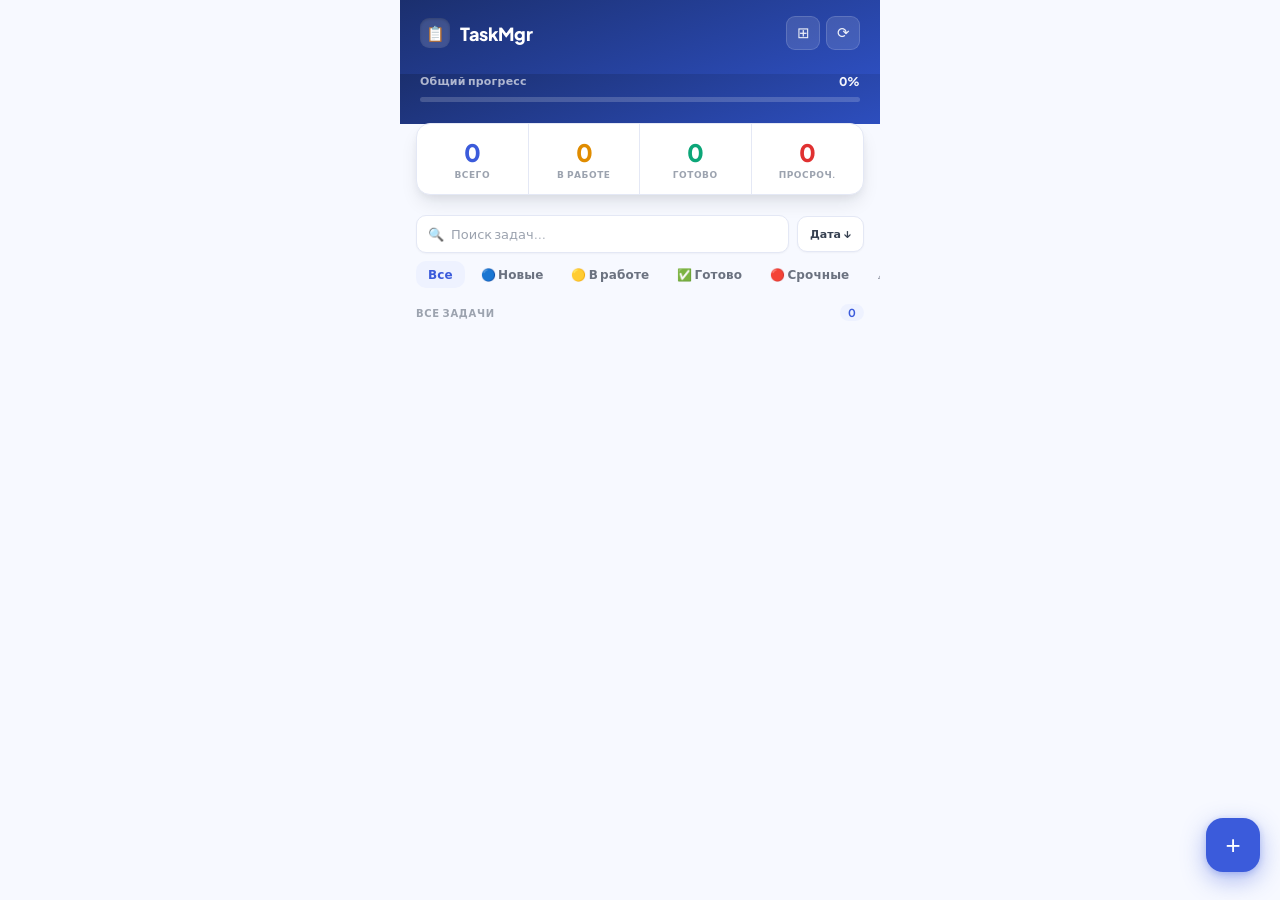
==== commit ff756e76: "Update index.html" ====
--- a/index.html
+++ b/index.html
@@ -7,236 +7,901 @@
   <script src="https://telegram.org/js/telegram-web-app.js"></script>
   <link href="https://fonts.googleapis.com/css2?family=Plus+Jakarta+Sans:wght@400;500;600;700;800&display=swap" rel="stylesheet">
   <style>
+    /* ── DESIGN TOKENS ─────────────────────────────── */
     :root {
-      --bg:        #EEF3FF;
+      /* Backgrounds */
+      --bg:        #F7F9FF;
       --surface:   #FFFFFF;
-      --surface2:  #F5F8FF;
-      --border:    #D6E3FF;
-      --border2:   #B8CEFF;
-      --blue:      #2563EB;
-      --blue-dark: #1D4ED8;
-      --blue-soft: #EEF3FF;
-      --red:       #EF4444;
-      --red-soft:  #FEE2E2;
-      --yellow:    #F59E0B;
-      --yel-soft:  #FEF3C7;
-      --green:     #10B981;
-      --grn-soft:  #D1FAE5;
-      --purple:    #8B5CF6;
-      --text:      #0F172A;
-      --text2:     #334155;
-      --muted:     #64748B;
-      --muted2:    #94A3B8;
-      --radius:    16px;
+      --surface2:  #F0F4FF;
+      --surface3:  #E8EEFF;
+
+      /* Borders – used sparingly */
+      --border:    #E4E8F5;
+      --border2:   #CDD4ED;
+
+      /* Brand */
+      --blue:      #3B5BDB;
+      --blue-h:    #2F4AC2;
+      --blue-soft: #EEF2FF;
+      --blue-mid:  #BAC8FF;
+
+      /* Semantic */
+      --red:       #E03131;
+      --red-soft:  #FFF1F0;
+      --yellow:    #E08C00;
+      --yel-soft:  #FFFBEB;
+      --green:     #0CA678;
+      --grn-soft:  #ECFDF8;
+      --purple:    #7048E8;
+
+      /* Text hierarchy */
+      --text:      #111827;
+      --text2:     #374151;
+      --muted:     #6B7280;
+      --muted2:    #9CA3AF;
+
+      /* Elevation (shadow > border) */
+      --shadow-xs: 0 1px 2px rgba(17,24,39,.04);
+      --shadow-sm: 0 1px 3px rgba(17,24,39,.07), 0 1px 2px rgba(17,24,39,.04);
+      --shadow:    0 4px 8px -2px rgba(17,24,39,.09), 0 2px 4px -1px rgba(17,24,39,.05);
+      --shadow-md: 0 10px 20px -4px rgba(17,24,39,.11), 0 4px 8px -2px rgba(17,24,39,.06);
+      --shadow-lg: 0 20px 40px -8px rgba(17,24,39,.15), 0 8px 16px -4px rgba(17,24,39,.08);
+
+      /* Shape */
+      --radius-xl: 22px;
+      --radius:    14px;
       --radius-sm: 10px;
-      --shadow:    0 2px 12px rgba(37,99,235,.10);
-      --shadow-lg: 0 8px 32px rgba(37,99,235,.18);
-    }
+      --radius-xs: 6px;
+
+      /* Motion */
+      --ease:      cubic-bezier(.16,1,.3,1);
+      --fast:      .15s;
+      --mid:       .25s;
+    }
+
+    /* ── BASE ───────────────────────────────────────── */
     *, *::before, *::after { box-sizing: border-box; margin: 0; padding: 0; -webkit-tap-highlight-color: transparent; }
-    body { font-family: 'Plus Jakarta Sans', sans-serif; background: var(--bg); color: var(--text); min-height: 100vh; overflow-x: hidden; -webkit-font-smoothing: antialiased; }
-    .app { max-width: 480px; margin: 0 auto; padding-bottom: 100px; }
-
-    /* ══ HEADER ══ */
-    .header { background: var(--blue); padding: 14px 16px 0; position: sticky; top: 0; z-index: 50; }
-    .header-top { display: flex; align-items: center; justify-content: space-between; padding-bottom: 14px; }
-    .logo { font-size: 19px; font-weight: 800; color: #fff; letter-spacing: -.5px; display: flex; align-items: center; gap: 8px; }
-    .logo-icon { width: 32px; height: 32px; background: rgba(255,255,255,.2); border-radius: 9px; display: flex; align-items: center; justify-content: center; font-size: 16px; }
-    .header-right { display: flex; gap: 8px; align-items: center; }
-    .streak-badge { background: rgba(255,255,255,.18); border-radius: 99px; padding: 4px 10px; font-size: 12px; font-weight: 700; color: #fff; display: flex; align-items: center; gap: 4px; }
+    body {
+      font-family: 'Plus Jakarta Sans', system-ui, sans-serif;
+      background: var(--bg);
+      color: var(--text);
+      min-height: 100vh;
+      overflow-x: hidden;
+      -webkit-font-smoothing: antialiased;
+      -moz-osx-font-smoothing: grayscale;
+    }
+    .app { max-width: 480px; margin: 0 auto; padding-bottom: 110px; }
+
+    /* ── HEADER ─────────────────────────────────────── */
+    .header {
+      background: linear-gradient(160deg, #1B2F6E 0%, #2D4EBE 100%);
+      padding: 16px 20px 0;
+      position: sticky; top: 0; z-index: 50;
+    }
+    .header-top {
+      display: flex; align-items: center; justify-content: space-between;
+      padding-bottom: 16px;
+    }
+    .logo {
+      font-size: 18px; font-weight: 800; color: #fff;
+      letter-spacing: -.4px; display: flex; align-items: center; gap: 10px;
+    }
+    .logo-icon {
+      width: 30px; height: 30px;
+      background: rgba(255,255,255,.15);
+      border-radius: 9px;
+      display: flex; align-items: center; justify-content: center;
+      font-size: 15px;
+      box-shadow: 0 1px 3px rgba(0,0,0,.2) inset;
+    }
+    .header-right { display: flex; gap: 6px; align-items: center; }
+    .streak-badge {
+      background: rgba(255,255,255,.15);
+      border-radius: 99px; padding: 4px 10px;
+      font-size: 12px; font-weight: 700; color: #fff;
+      display: flex; align-items: center; gap: 4px;
+      backdrop-filter: blur(8px);
+    }
     .streak-badge.hidden { display: none; }
-    .icon-btn { width: 36px; height: 36px; background: rgba(255,255,255,.15); border: none; border-radius: 10px; color: #fff; display: flex; align-items: center; justify-content: center; cursor: pointer; font-size: 16px; transition: background .15s; flex-shrink: 0; }
-    .icon-btn:active { background: rgba(255,255,255,.28); }
-    .icon-btn.syncing .sync-icon { animation: spin 1s linear infinite; }
-    .icon-btn.active-view { background: rgba(255,255,255,.3); }
+    .icon-btn {
+      width: 34px; height: 34px;
+      background: rgba(255,255,255,.12);
+      border: 1px solid rgba(255,255,255,.15);
+      border-radius: 9px; color: rgba(255,255,255,.9);
+      display: flex; align-items: center; justify-content: center;
+      cursor: pointer; font-size: 15px;
+      transition: background var(--fast), border-color var(--fast);
+      flex-shrink: 0;
+    }
+    .icon-btn:active { background: rgba(255,255,255,.25); }
+    .icon-btn.active-view { background: rgba(255,255,255,.25); border-color: rgba(255,255,255,.35); }
+    .icon-btn.syncing .sync-icon { animation: spin .7s linear infinite; }
     @keyframes spin { to { transform: rotate(360deg); } }
-    .last-sync { font-size: 10px; color: rgba(255,255,255,.55); text-align: right; padding: 0 0 8px; }
-
-    /* ══ PROGRESS ══ */
-    .progress-banner { background: var(--blue); padding: 0 16px 18px; }
-    .progress-label { display: flex; justify-content: space-between; color: rgba(255,255,255,.8); font-size: 12px; font-weight: 500; margin-bottom: 7px; }
-    .progress-label strong { color: #fff; font-size: 13px; }
-    .progress-track { height: 6px; background: rgba(255,255,255,.2); border-radius: 99px; overflow: hidden; }
-    .progress-fill { height: 100%; background: #fff; border-radius: 99px; transition: width .55s cubic-bezier(.34,1.56,.64,1); }
-
-    /* ══ STATS ══ */
-    .stats { display: grid; grid-template-columns: repeat(4,1fr); gap: 8px; padding: 14px 14px 6px; }
-    .stat-card { background: var(--surface); border: 1.5px solid var(--border); border-radius: var(--radius-sm); padding: 11px 4px; text-align: center; box-shadow: var(--shadow); cursor: pointer; transition: transform .12s; }
-    .stat-card:active { transform: scale(.95); }
-    .stat-num { font-size: 22px; font-weight: 800; line-height: 1; transition: transform .3s; }
-    .stat-num.pop { animation: numPop .35s cubic-bezier(.34,1.56,.64,1); }
-    @keyframes numPop { 0%,100%{transform:scale(1)} 50%{transform:scale(1.3)} }
-    .stat-label { font-size: 9px; font-weight: 600; color: var(--muted); text-transform: uppercase; letter-spacing: .5px; margin-top: 4px; }
-    .stat-card.total .stat-num  { color: var(--blue); }
-    .stat-card.doing .stat-num  { color: var(--yellow); }
-    .stat-card.done  .stat-num  { color: var(--green); }
+    .last-sync { font-size: 10px; color: rgba(255,255,255,.4); text-align: right; padding-bottom: 8px; }
+
+    /* ── PROGRESS BANNER ────────────────────────────── */
+    .progress-banner {
+      background: linear-gradient(160deg, #1B2F6E 0%, #2D4EBE 100%);
+      padding: 0 20px 22px;
+    }
+    .progress-label {
+      display: flex; justify-content: space-between;
+      color: rgba(255,255,255,.65);
+      font-size: 11px; font-weight: 600; letter-spacing: .02em;
+      margin-bottom: 8px;
+    }
+    .progress-label strong { color: rgba(255,255,255,.95); font-size: 12px; font-weight: 800; }
+    .progress-track {
+      height: 5px; background: rgba(255,255,255,.18);
+      border-radius: 99px; overflow: hidden;
+    }
+    .progress-fill {
+      height: 100%; background: rgba(255,255,255,.9);
+      border-radius: 99px;
+      transition: width .6s var(--ease);
+      box-shadow: 0 0 8px rgba(255,255,255,.4);
+    }
+
+    /* ── STATS ──────────────────────────────────────── */
+    .stats {
+      display: grid; grid-template-columns: repeat(4,1fr);
+      gap: 0;
+      margin: -1px 16px 0;
+      background: var(--surface);
+      border-radius: var(--radius);
+      box-shadow: var(--shadow-md);
+      border: 1px solid var(--border);
+      overflow: hidden;
+    }
+    .stat-card {
+      padding: 16px 8px 14px;
+      text-align: center;
+      border-right: 1px solid var(--border);
+      cursor: pointer;
+      transition: background var(--fast);
+    }
+    .stat-card:last-child { border-right: none; }
+    .stat-card:active { background: var(--surface2); }
+    .stat-num {
+      font-size: 24px; font-weight: 800; line-height: 1;
+      letter-spacing: -.5px;
+      transition: transform var(--fast);
+    }
+    .stat-num.pop { animation: numPop .35s var(--ease); }
+    @keyframes numPop { 0%,100%{transform:scale(1)} 50%{transform:scale(1.25)} }
+    .stat-label {
+      font-size: 9px; font-weight: 700; letter-spacing: .06em;
+      color: var(--muted2); text-transform: uppercase; margin-top: 5px;
+    }
+    .stat-card.total  .stat-num { color: var(--blue); }
+    .stat-card.doing  .stat-num { color: var(--yellow); }
+    .stat-card.done   .stat-num { color: var(--green); }
     .stat-card.overdue .stat-num { color: var(--red); }
 
-    /* ══ TOOLBAR ══ */
-    .toolbar { padding: 8px 14px; display: flex; gap: 8px; align-items: center; position: relative; }
+    /* ── TOOLBAR ────────────────────────────────────── */
+    .toolbar {
+      padding: 20px 16px 8px;
+      display: flex; gap: 8px; align-items: center;
+      position: relative;
+    }
     .search-wrap { flex: 1; position: relative; }
-    .search-icon { position: absolute; left: 11px; top: 50%; transform: translateY(-50%); color: var(--muted2); font-size: 14px; pointer-events: none; }
-    .search-input { width: 100%; background: var(--surface); border: 1.5px solid var(--border); border-radius: var(--radius-sm); padding: 10px 12px 10px 32px; font-family: inherit; font-size: 13px; color: var(--text); outline: none; transition: border-color .2s, box-shadow .2s; }
-    .search-input::placeholder { color: var(--muted2); }
-    .search-input:focus { border-color: var(--blue); box-shadow: 0 0 0 3px rgba(37,99,235,.12); }
-    .sort-btn { background: var(--surface); border: 1.5px solid var(--border); border-radius: var(--radius-sm); padding: 10px 11px; font-family: inherit; font-size: 11px; font-weight: 700; color: var(--text2); cursor: pointer; white-space: nowrap; display: flex; align-items: center; gap: 4px; flex-shrink: 0; }
-    .sort-menu { position: absolute; right: 14px; top: calc(100% - 4px); background: var(--surface); border: 1.5px solid var(--border); border-radius: var(--radius-sm); box-shadow: var(--shadow-lg); z-index: 60; min-width: 170px; overflow: hidden; }
-    .sort-item { padding: 11px 16px; font-size: 13px; font-weight: 500; cursor: pointer; color: var(--text2); transition: background .12s; }
-    .sort-item:hover, .sort-item.active { background: var(--blue-soft); color: var(--blue); font-weight: 700; }
-
-    /* ══ TABS ══ */
-    .tabs { display: flex; padding: 0 14px 10px; gap: 6px; overflow-x: auto; scrollbar-width: none; }
+    .search-icon {
+      position: absolute; left: 12px; top: 50%;
+      transform: translateY(-50%);
+      color: var(--muted2); font-size: 13px; pointer-events: none;
+    }
+    .search-input {
+      width: 100%;
+      background: var(--surface);
+      border: 1px solid var(--border);
+      border-radius: var(--radius-sm);
+      padding: 10px 12px 10px 34px;
+      font-family: inherit; font-size: 13px; font-weight: 500;
+      color: var(--text);
+      outline: none;
+      transition: border-color var(--fast), box-shadow var(--fast);
+      box-shadow: var(--shadow-xs);
+    }
+    .search-input::placeholder { color: var(--muted2); font-weight: 400; }
+    .search-input:focus {
+      border-color: var(--blue);
+      box-shadow: 0 0 0 3px rgba(59,91,219,.12);
+    }
+    .sort-btn {
+      background: var(--surface);
+      border: 1px solid var(--border);
+      border-radius: var(--radius-sm);
+      padding: 10px 12px;
+      font-family: inherit; font-size: 11px; font-weight: 700;
+      color: var(--text2); cursor: pointer;
+      white-space: nowrap; display: flex; align-items: center; gap: 4px;
+      flex-shrink: 0; box-shadow: var(--shadow-xs);
+      transition: border-color var(--fast), background var(--fast);
+    }
+    .sort-btn:active { background: var(--surface2); }
+    .sort-menu {
+      position: absolute; right: 16px; top: calc(100% - 6px);
+      background: var(--surface);
+      border: 1px solid var(--border);
+      border-radius: var(--radius-sm);
+      box-shadow: var(--shadow-lg);
+      z-index: 60; min-width: 176px; overflow: hidden;
+    }
+    .sort-item {
+      padding: 11px 16px;
+      font-size: 13px; font-weight: 500;
+      cursor: pointer; color: var(--text2);
+      transition: background var(--fast);
+    }
+    .sort-item:hover, .sort-item.active {
+      background: var(--blue-soft); color: var(--blue); font-weight: 700;
+    }
+
+    /* ── FILTER TABS ────────────────────────────────── */
+    .tabs {
+      display: flex; padding: 0 16px 14px; gap: 4px;
+      overflow-x: auto; scrollbar-width: none;
+    }
     .tabs::-webkit-scrollbar { display: none; }
-    .tab { background: var(--surface); border: 1.5px solid var(--border); color: var(--muted); padding: 7px 13px; border-radius: 99px; font-family: inherit; font-size: 12px; font-weight: 600; cursor: pointer; white-space: nowrap; flex-shrink: 0; transition: all .18s; }
-    .tab.active { background: var(--blue); border-color: var(--blue); color: #fff; box-shadow: 0 2px 10px rgba(37,99,235,.3); }
-
-    /* ══ SECTION DIVIDER ══ */
-    .section-divider { display: flex; align-items: center; gap: 10px; padding: 6px 14px 8px; }
-    .section-divider-label { font-size: 10px; font-weight: 800; color: var(--muted); text-transform: uppercase; letter-spacing: 1px; white-space: nowrap; }
+    .tab {
+      background: none; border: none;
+      color: var(--muted); padding: 6px 12px;
+      border-radius: var(--radius-sm);
+      font-family: inherit; font-size: 12px; font-weight: 600;
+      cursor: pointer; white-space: nowrap; flex-shrink: 0;
+      transition: all var(--fast);
+      letter-spacing: .01em;
+    }
+    .tab:active { background: var(--surface2); }
+    .tab.active {
+      background: var(--blue-soft); color: var(--blue);
+      font-weight: 700;
+    }
+
+    /* ── SECTION DIVIDER ────────────────────────────── */
+    .section-divider {
+      display: flex; align-items: center; gap: 10px;
+      padding: 4px 16px 10px;
+    }
+    .section-divider-label {
+      font-size: 10px; font-weight: 700; color: var(--muted2);
+      text-transform: uppercase; letter-spacing: .07em; white-space: nowrap;
+    }
     .section-divider-line { flex: 1; height: 1px; background: var(--border); }
-    .section-count { background: var(--blue-soft); color: var(--blue); font-size: 10px; font-weight: 800; padding: 2px 7px; border-radius: 99px; }
+    .section-count {
+      font-size: 10px; font-weight: 700;
+      background: var(--blue-soft); color: var(--blue);
+      padding: 2px 7px; border-radius: 99px;
+    }
     .section-count.red   { background: var(--red-soft);  color: var(--red); }
-    .section-count.yel   { background: var(--yel-soft);  color: #92400E; }
-    .section-count.green { background: var(--grn-soft);  color: #065F46; }
-
-    /* ══ KANBAN ══ */
-    .kanban-board { display: flex; gap: 10px; padding: 0 14px; overflow-x: auto; scrollbar-width: none; align-items: flex-start; }
+    .section-count.yel   { background: var(--yel-soft);  color: var(--yellow); }
+    .section-count.green { background: var(--grn-soft);  color: var(--green); }
+
+    /* ── KANBAN ─────────────────────────────────────── */
+    .kanban-board {
+      display: flex; gap: 10px; padding: 0 16px;
+      overflow-x: auto; scrollbar-width: none; align-items: flex-start;
+    }
     .kanban-board::-webkit-scrollbar { display: none; }
-    .kanban-col { flex-shrink: 0; width: 240px; background: var(--surface2); border: 1.5px solid var(--border); border-radius: var(--radius); overflow: hidden; }
-    .kanban-col-header { padding: 12px 14px 10px; font-size: 11px; font-weight: 800; text-transform: uppercase; letter-spacing: .8px; display: flex; align-items: center; justify-content: space-between; }
-    .kanban-col-header.todo   { color: var(--blue);   border-bottom: 2px solid var(--blue); }
-    .kanban-col-header.doing  { color: #92400E; border-bottom: 2px solid var(--yellow); }
-    .kanban-col-header.done   { color: #065F46; border-bottom: 2px solid var(--green); }
-    .kanban-col-body { padding: 8px; display: flex; flex-direction: column; gap: 7px; min-height: 60px; }
-    .kanban-card { background: var(--surface); border: 1.5px solid var(--border); border-radius: 10px; padding: 10px 12px; cursor: pointer; font-size: 12px; font-weight: 600; line-height: 1.4; transition: transform .12s, box-shadow .12s; position: relative; overflow: hidden; }
-    .kanban-card::before { content: ''; position: absolute; left: 0; top: 0; bottom: 0; width: 3px; }
+    .kanban-col {
+      flex-shrink: 0; width: 235px;
+      background: var(--surface);
+      border: 1px solid var(--border);
+      border-radius: var(--radius);
+      overflow: hidden;
+      box-shadow: var(--shadow-sm);
+    }
+    .kanban-col-header {
+      padding: 12px 14px 10px;
+      font-size: 10px; font-weight: 800;
+      text-transform: uppercase; letter-spacing: .07em;
+      display: flex; align-items: center; justify-content: space-between;
+    }
+    .kanban-col-header.todo  { color: var(--blue);   border-bottom: 2px solid #BAC8FF; }
+    .kanban-col-header.doing { color: var(--yellow);  border-bottom: 2px solid #FDE68A; }
+    .kanban-col-header.done  { color: var(--green);   border-bottom: 2px solid #6EE7B7; }
+    .kanban-col-body { padding: 8px; display: flex; flex-direction: column; gap: 6px; min-height: 60px; }
+    .kanban-card {
+      background: var(--surface);
+      border: 1px solid var(--border);
+      border-radius: 9px; padding: 10px 12px;
+      cursor: pointer; font-size: 12px; font-weight: 600;
+      line-height: 1.4; transition: all var(--fast);
+      position: relative; overflow: hidden;
+      box-shadow: var(--shadow-xs);
+    }
+    .kanban-card::before {
+      content: ''; position: absolute; left: 0; top: 0; bottom: 0; width: 3px;
+    }
     .kanban-card.p-high::before   { background: var(--red); }
     .kanban-card.p-medium::before { background: var(--yellow); }
     .kanban-card.p-low::before    { background: var(--green); }
-    .kanban-card:active { transform: scale(.97); box-shadow: var(--shadow-lg); }
-    .kanban-card-meta { font-size: 10px; color: var(--muted); margin-top: 6px; display: flex; gap: 5px; flex-wrap: wrap; }
-
-    /* ══ TASKS LIST ══ */
-    .tasks-header { display: flex; align-items: center; justify-content: space-between; padding: 2px 14px 8px; }
-    .tasks-title { font-size: 11px; font-weight: 700; color: var(--muted); text-transform: uppercase; letter-spacing: .8px; }
-    .count-badge { background: var(--blue-soft); color: var(--blue); font-size: 11px; font-weight: 700; padding: 2px 8px; border-radius: 99px; }
-    .tasks-list { padding: 0 14px; display: flex; flex-direction: column; gap: 9px; }
-
-    /* ══ FAB ══ */
-    .add-fab { position: fixed; bottom: 24px; right: 16px; width: 56px; height: 56px; background: var(--blue); border: none; border-radius: 18px; color: #fff; font-size: 26px; cursor: pointer; display: flex; align-items: center; justify-content: center; box-shadow: 0 4px 20px rgba(37,99,235,.45); z-index: 40; transition: transform .15s, box-shadow .15s; }
-    .add-fab:active { transform: scale(.93); }
-
-    /* ══ TASK CARD ══ */
-    .task-card { background: var(--surface); border: 1.5px solid var(--border); border-radius: var(--radius); padding: 13px 13px 11px; cursor: pointer; position: relative; overflow: hidden; animation: cardIn .26s ease both; transition: box-shadow .15s; touch-action: pan-y; }
+    .kanban-card:active { box-shadow: var(--shadow); }
+    .kanban-card-meta {
+      font-size: 10px; color: var(--muted); margin-top: 6px;
+      display: flex; gap: 5px; flex-wrap: wrap;
+    }
+
+    /* ── TASKS HEADER ───────────────────────────────── */
+    .tasks-header {
+      display: flex; align-items: center; justify-content: space-between;
+      padding: 2px 16px 10px;
+    }
+    .tasks-title {
+      font-size: 10px; font-weight: 700; color: var(--muted2);
+      text-transform: uppercase; letter-spacing: .07em;
+    }
+    .count-badge {
+      background: var(--blue-soft); color: var(--blue);
+      font-size: 11px; font-weight: 700;
+      padding: 2px 8px; border-radius: 99px;
+    }
+
+    /* ── FAB ────────────────────────────────────────── */
+    .add-fab {
+      position: fixed; bottom: 28px; right: 20px;
+      width: 54px; height: 54px;
+      background: var(--blue);
+      border: none; border-radius: 17px;
+      color: #fff; font-size: 26px; font-weight: 300;
+      cursor: pointer;
+      display: flex; align-items: center; justify-content: center;
+      box-shadow: 0 8px 24px rgba(59,91,219,.40), 0 2px 6px rgba(59,91,219,.25);
+      z-index: 40;
+      transition: transform var(--fast) var(--ease), box-shadow var(--fast);
+    }
+    .add-fab:active {
+      transform: scale(.93);
+      box-shadow: 0 4px 12px rgba(59,91,219,.35);
+    }
+
+    /* ── TASK CARDS ─────────────────────────────────── */
+    .tasks-list { padding: 0 16px; display: flex; flex-direction: column; gap: 8px; }
+
+    .task-card {
+      background: var(--surface);
+      border: 1px solid var(--border);
+      border-radius: var(--radius);
+      padding: 14px 14px 12px 14px;
+      cursor: pointer;
+      position: relative; overflow: hidden;
+      animation: cardIn .24s var(--ease) both;
+      box-shadow: var(--shadow-sm);
+      transition: box-shadow var(--mid), border-color var(--mid), transform var(--fast);
+      touch-action: pan-y;
+    }
     @keyframes cardIn { from { opacity:0; transform:translateY(10px); } to { opacity:1; transform:translateY(0); } }
-    .task-card:active { box-shadow: var(--shadow-lg); }
-    .task-card.swiping { transition: transform .05s; }
-    .task-card.swipe-done { background: var(--grn-soft); border-color: var(--green); }
-    .task-card::before { content: ''; position: absolute; left: 0; top: 0; bottom: 0; width: 4px; border-radius: 4px 0 0 4px; }
+    .task-card:active { box-shadow: var(--shadow); border-color: var(--border2); }
+
+    /* Priority accent stripe — slimmer, softer */
+    .task-card::before {
+      content: ''; position: absolute; left: 0; top: 8px; bottom: 8px;
+      width: 3px; border-radius: 0 3px 3px 0;
+    }
     .task-card.p-high::before   { background: var(--red); }
     .task-card.p-medium::before { background: var(--yellow); }
     .task-card.p-low::before    { background: var(--green); }
 
-    /* Swipe hint overlay */
-    .swipe-hint { position: absolute; left: 0; top: 0; bottom: 0; width: 0; background: linear-gradient(90deg, var(--grn-soft), transparent); border-radius: inherit; pointer-events: none; transition: width .05s; display: flex; align-items: center; padding-left: 10px; overflow: hidden; font-size: 18px; opacity: 0; }
+    .task-card.swiping { transition: transform .05s; }
+    .task-card.swipe-done { background: var(--grn-soft); border-color: #A7F3D0; }
+    .task-card.today-pinned { border-color: #FCD34D; }
+
+    /* Swipe indicator */
+    .swipe-hint {
+      position: absolute; left: 0; top: 0; bottom: 0; width: 0;
+      background: linear-gradient(90deg, rgba(12,166,120,.12), transparent);
+      border-radius: inherit; pointer-events: none;
+      display: flex; align-items: center; padding-left: 12px;
+      font-size: 18px; opacity: 0;
+    }
     .swipe-hint.show { opacity: 1; }
 
-    /* Today pinned badge */
-    .task-card.today-pinned { border-color: #FCD34D; background: #FFFBEB; }
-    .task-card.today-pinned::after { content: 'СЕГОДНЯ'; position: absolute; top: 8px; right: 10px; font-size: 8px; font-weight: 800; color: #92400E; background: #FEF3C7; padding: 2px 6px; border-radius: 5px; letter-spacing: .5px; }
-
-    .task-top { display: flex; align-items: flex-start; gap: 10px; }
-    .task-check { width: 22px; height: 22px; border-radius: 7px; border: 2px solid var(--border2); flex-shrink: 0; margin-top: 1px; display: flex; align-items: center; justify-content: center; transition: all .2s; cursor: pointer; }
-    .task-check:active { transform: scale(.88); }
-    .task-check.checked { background: var(--green); border-color: var(--green); animation: checkPop .3s cubic-bezier(.34,1.56,.64,1); }
-    .task-check.checked::after { content: '✓'; font-size: 13px; color: #fff; font-weight: 700; }
-    @keyframes checkPop { 0%{transform:scale(.8)} 60%{transform:scale(1.2)} 100%{transform:scale(1)} }
+    /* Today badge */
+    .task-card.today-pinned::after {
+      content: 'СЕГОДНЯ';
+      position: absolute; top: 9px; right: 10px;
+      font-size: 8px; font-weight: 800; letter-spacing: .05em;
+      color: var(--yellow); background: var(--yel-soft);
+      padding: 2px 6px; border-radius: 4px;
+    }
+
+    .task-top { display: flex; align-items: flex-start; gap: 11px; }
+    .task-check {
+      width: 20px; height: 20px;
+      border-radius: 6px;
+      border: 1.5px solid var(--border2);
+      flex-shrink: 0; margin-top: 2px;
+      display: flex; align-items: center; justify-content: center;
+      transition: all var(--mid) var(--ease); cursor: pointer;
+    }
+    .task-check:active { transform: scale(.85); }
+    .task-check.checked {
+      background: var(--green); border-color: var(--green);
+      animation: checkPop .3s var(--ease);
+    }
+    .task-check.checked::after { content: '✓'; font-size: 12px; color: #fff; font-weight: 800; }
+    @keyframes checkPop { 0%{transform:scale(.75)} 60%{transform:scale(1.18)} 100%{transform:scale(1)} }
+
     .task-body { flex: 1; min-width: 0; }
-    .task-title { font-size: 14px; font-weight: 700; line-height: 1.35; word-break: break-word; }
-    .task-title.done { text-decoration: line-through; color: var(--muted); }
-    .task-desc { font-size: 12px; color: var(--muted); margin-top: 3px; line-height: 1.45; display: -webkit-box; -webkit-line-clamp: 2; -webkit-box-orient: vertical; overflow: hidden; }
-    .task-footer { display: flex; align-items: center; gap: 6px; margin-top: 9px; flex-wrap: wrap; }
-    .chip { display: inline-flex; align-items: center; font-size: 10px; font-weight: 700; padding: 3px 8px; border-radius: 6px; letter-spacing: .3px; }
-    .chip-todo   { background: var(--blue-soft); color: var(--blue); }
-    .chip-doing  { background: var(--yel-soft);  color: #92400E; }
-    .chip-done   { background: var(--grn-soft);  color: #065F46; }
+    .task-title {
+      font-size: 14px; font-weight: 700;
+      line-height: 1.4; word-break: break-word; color: var(--text);
+      letter-spacing: -.01em;
+    }
+    .task-title.done { text-decoration: line-through; color: var(--muted); font-weight: 500; }
+    .task-desc {
+      font-size: 12px; color: var(--muted); margin-top: 3px; line-height: 1.5;
+    }
+
+    .task-footer {
+      display: flex; align-items: center; gap: 5px;
+      margin-top: 10px; flex-wrap: wrap;
+    }
+    /* Chips — smaller and softer */
+    .chip {
+      display: inline-flex; align-items: center;
+      font-size: 10px; font-weight: 700; letter-spacing: .02em;
+      padding: 3px 7px; border-radius: 5px;
+    }
+    .chip-todo   { background: #EEF2FF; color: #3B5BDB; }
+    .chip-doing  { background: #FFFBEB; color: #92400E; }
+    .chip-done   { background: #ECFDF8; color: #065F46; }
     .chip-high   { background: var(--red-soft);  color: #991B1B; }
     .chip-medium { background: var(--yel-soft);  color: #92400E; }
     .chip-low    { background: var(--grn-soft);  color: #065F46; }
-    .chip-assignee { background: var(--surface2); color: var(--muted); border: 1px solid var(--border); }
-    .task-date { font-size: 11px; font-weight: 600; color: var(--muted); margin-left: auto; white-space: nowrap; }
+    .chip-assignee {
+      background: var(--surface2); color: var(--muted);
+      border: 1px solid var(--border);
+    }
+
+    .task-date {
+      font-size: 11px; font-weight: 600; color: var(--muted);
+      margin-left: auto; white-space: nowrap; letter-spacing: .01em;
+    }
     .task-date.overdue { color: var(--red); }
-    .task-date.today   { color: #D97706; }
-
-    /* ══ EMPTY STATE ══ */
-    .empty-state { text-align: center; padding: 52px 20px; color: var(--muted); }
-    .empty-icon { font-size: 48px; margin-bottom: 12px; }
-    .empty-state p { font-size: 13px; line-height: 1.6; }
-
-    /* ══ QUICK ACTIONS SHEET ══ */
-    .qa-overlay { position: fixed; inset: 0; background: rgba(15,23,42,.5); backdrop-filter: blur(4px); z-index: 150; opacity: 0; pointer-events: none; transition: opacity .25s; display: flex; align-items: flex-end; }
+    .task-date.today   { color: var(--yellow); }
+
+    /* ── EMPTY STATE ────────────────────────────────── */
+    .empty-state { text-align: center; padding: 64px 24px; color: var(--muted); }
+    .empty-icon { font-size: 48px; margin-bottom: 14px; opacity: .7; }
+    .empty-state p { font-size: 14px; line-height: 1.7; color: var(--muted); font-weight: 500; }
+
+    /* ── RICH TEXT EDITOR ───────────────────────────── */
+    .editor-wrap {
+      border: 1px solid var(--border);
+      border-radius: var(--radius-sm);
+      background: var(--surface);
+      overflow: hidden;
+      box-shadow: var(--shadow-xs);
+      transition: border-color var(--fast), box-shadow var(--fast);
+    }
+    .editor-wrap:focus-within {
+      border-color: var(--blue);
+      box-shadow: 0 0 0 3px rgba(59,91,219,.10);
+    }
+    .editor-toolbar {
+      display: flex; align-items: center; gap: 1px; padding: 5px 7px;
+      border-bottom: 1px solid var(--border); background: var(--surface2);
+      flex-wrap: wrap;
+    }
+    .tb-btn {
+      width: 28px; height: 28px; background: none; border: none;
+      border-radius: 6px; cursor: pointer; font-size: 13px;
+      display: flex; align-items: center; justify-content: center;
+      color: var(--muted); transition: background var(--fast), color var(--fast);
+      flex-shrink: 0;
+    }
+    .tb-btn:hover { background: var(--blue-soft); color: var(--blue); }
+    .tb-btn:active, .tb-btn.active { background: var(--blue); color: #fff; }
+    .tb-sep { width: 1px; height: 16px; background: var(--border); margin: 0 3px; flex-shrink: 0; }
+    .editor-body {
+      min-height: 90px; max-height: 220px; overflow-y: auto;
+      padding: 11px 13px; font-size: 13px; line-height: 1.75;
+      color: var(--text); outline: none; word-break: break-word; font-family: inherit;
+    }
+    .editor-body:empty::before {
+      content: attr(data-ph); color: var(--muted2); pointer-events: none; display: block;
+    }
+    .editor-body b, .editor-body strong { font-weight: 800; }
+    .editor-body i, .editor-body em { font-style: italic; }
+    .editor-body s { color: var(--muted); }
+    .editor-body a { color: var(--blue); text-decoration: underline; word-break: break-all; }
+    .editor-body img { max-width: 100%; border-radius: 8px; margin: 4px 0; display: block; }
+    .editor-body ul, .editor-body ol { padding-left: 18px; margin: 2px 0; }
+    .editor-body li { margin: 1px 0; }
+    .editor-body .cl-item { display: flex; align-items: flex-start; gap: 7px; margin: 3px 0; min-height: 20px; }
+    .editor-body .cl-cb { width: 15px; height: 15px; min-width: 15px; margin-top: 2px; cursor: pointer; accent-color: var(--blue); }
+    .editor-body .cl-text { flex: 1; min-width: 0; outline: none; }
+    .editor-body .cl-item.done .cl-text { text-decoration: line-through; color: var(--muted); }
+    .editor-body img { max-width: 100%; border-radius: 8px; margin: 4px 0; display: block; cursor: pointer; }
+    .editor-body .file-link {
+      display: inline-flex; align-items: center; gap: 5px;
+      background: var(--blue-soft); color: var(--blue);
+      padding: 2px 9px; border-radius: 6px; font-size: 12px; font-weight: 700;
+      text-decoration: none; cursor: pointer; margin: 1px 0;
+      transition: all var(--fast);
+    }
+    .editor-body .file-link:hover { background: var(--blue); color: #fff; }
+    /* Link dialog */
+    .link-dialog {
+      position: absolute; bottom: 100%; left: 0; right: 0;
+      background: var(--surface); border: 1px solid var(--border);
+      border-radius: var(--radius-sm); padding: 12px;
+      box-shadow: var(--shadow-lg); z-index: 10; display: none;
+    }
+    .link-dialog.open { display: block; }
+    .link-dialog input {
+      width: 100%; border: 1px solid var(--border); border-radius: 7px;
+      padding: 8px 11px; font-family: inherit; font-size: 13px;
+      outline: none; margin-bottom: 7px; background: var(--surface2);
+    }
+    .link-dialog input:focus { border-color: var(--blue); }
+    .link-dialog-btns { display: flex; gap: 7px; }
+    .link-dialog-btns button {
+      flex: 1; padding: 8px; border: none; border-radius: 7px;
+      font-family: inherit; font-size: 12px; font-weight: 700; cursor: pointer;
+    }
+    .ldb-ok     { background: var(--blue); color: #fff; }
+    .ldb-cancel { background: var(--surface2); color: var(--muted); border: 1px solid var(--border) !important; }
+    /* Task card rich preview */
+    .task-rich-preview { font-size: 12px; color: var(--muted); margin-top: 3px; line-height: 1.5; }
+    .task-rich-preview .rp-check { display: inline-flex; align-items: center; gap: 4px; margin-right: 5px; }
+    .task-rich-preview .rp-check.done { text-decoration: line-through; opacity: .65; }
+    .task-rich-preview .rp-text { overflow: hidden; display: -webkit-box; -webkit-line-clamp: 2; -webkit-box-orient: vertical; }
+
+    /* ── PULL TO REFRESH ────────────────────────────── */
+    .ptr {
+      display: flex; align-items: center; justify-content: center; gap: 8px;
+      height: 0; overflow: hidden; transition: height .2s;
+      background: var(--bg); font-size: 12px; font-weight: 600; color: var(--muted);
+    }
+    .ptr.show { height: 44px; }
+    .ptr-spinner {
+      width: 16px; height: 16px;
+      border: 2px solid var(--border2); border-top-color: var(--blue);
+      border-radius: 50%; animation: spin .7s linear infinite;
+    }
+
+    /* ── QUICK ACTIONS ──────────────────────────────── */
+    .qa-overlay {
+      position: fixed; inset: 0; background: rgba(17,24,39,.5);
+      backdrop-filter: blur(6px); z-index: 150; opacity: 0;
+      pointer-events: none; transition: opacity .25s;
+      display: flex; align-items: flex-end;
+    }
     .qa-overlay.open { opacity: 1; pointer-events: all; }
-    .qa-sheet { background: var(--surface); border-radius: 24px 24px 0 0; width: 100%; padding: 0 16px max(env(safe-area-inset-bottom),20px); transform: translateY(100%); transition: transform .32s cubic-bezier(.16,1,.3,1); }
+    .qa-sheet {
+      background: var(--surface); border-radius: 24px 24px 0 0;
+      width: 100%; padding: 0 16px max(env(safe-area-inset-bottom),24px);
+      transform: translateY(100%);
+      transition: transform .32s var(--ease);
+      box-shadow: var(--shadow-lg);
+    }
     .qa-overlay.open .qa-sheet { transform: translateY(0); }
-    .qa-drag { display: flex; justify-content: center; padding: 10px 0 4px; }
-    .qa-drag span { width: 34px; height: 4px; background: var(--border2); border-radius: 2px; }
-    .qa-title { font-size: 13px; font-weight: 800; color: var(--muted); text-align: center; padding: 4px 0 14px; }
-    .qa-task-name { font-size: 15px; font-weight: 700; text-align: center; padding: 0 0 16px; color: var(--text); border-bottom: 1.5px solid var(--border); margin-bottom: 14px; }
-    .qa-actions { display: grid; grid-template-columns: 1fr 1fr; gap: 10px; margin-bottom: 10px; }
-    .qa-btn { padding: 14px; border: none; border-radius: 12px; font-family: inherit; font-size: 13px; font-weight: 700; cursor: pointer; display: flex; align-items: center; justify-content: center; gap: 7px; transition: opacity .12s, transform .1s; }
+    .qa-drag { display: flex; justify-content: center; padding: 10px 0 6px; }
+    .qa-drag span { width: 32px; height: 3px; background: var(--border2); border-radius: 2px; }
+    .qa-title { font-size: 11px; font-weight: 700; color: var(--muted2); text-align: center; padding: 2px 0 12px; text-transform: uppercase; letter-spacing: .06em; }
+    .qa-task-name { font-size: 15px; font-weight: 800; text-align: center; padding: 0 0 16px; color: var(--text); border-bottom: 1px solid var(--border); margin-bottom: 14px; }
+    .qa-actions { display: grid; grid-template-columns: 1fr 1fr; gap: 9px; margin-bottom: 10px; }
+    .qa-btn {
+      padding: 13px; border: none; border-radius: 11px;
+      font-family: inherit; font-size: 13px; font-weight: 700;
+      cursor: pointer; display: flex; align-items: center; justify-content: center; gap: 7px;
+      transition: opacity var(--fast), transform var(--fast);
+    }
     .qa-btn:active { transform: scale(.96); opacity: .85; }
-    .qa-btn.todo   { background: var(--blue-soft); color: var(--blue); }
-    .qa-btn.doing  { background: var(--yel-soft);  color: #92400E; }
-    .qa-btn.done   { background: var(--grn-soft);  color: #065F46; }
-    .qa-btn.edit   { background: var(--surface2);  color: var(--text2); border: 1.5px solid var(--border); }
-    .qa-btn.del    { background: var(--red-soft);  color: var(--red); grid-column: 1/-1; }
-
-    /* ══ MODAL ══ */
-    .modal-overlay { position: fixed; inset: 0; background: rgba(15,23,42,.45); backdrop-filter: blur(6px); z-index: 100; display: flex; align-items: flex-end; opacity: 0; pointer-events: none; transition: opacity .3s; }
+    .qa-btn.todo  { background: #EEF2FF; color: var(--blue); }
+    .qa-btn.doing { background: var(--yel-soft); color: #92400E; }
+    .qa-btn.done  { background: var(--grn-soft); color: #065F46; }
+    .qa-btn.edit  { background: var(--surface2); color: var(--text2); border: 1px solid var(--border); }
+    .qa-btn.del   { background: var(--red-soft); color: var(--red); grid-column: 1/-1; }
+
+    /* ── MODAL ──────────────────────────────────────── */
+    .modal-overlay {
+      position: fixed; inset: 0;
+      background: rgba(17,24,39,.45); backdrop-filter: blur(8px);
+      z-index: 100; display: flex; align-items: flex-end;
+      opacity: 0; pointer-events: none; transition: opacity .28s;
+    }
     .modal-overlay.open { opacity: 1; pointer-events: all; }
-    .modal { background: var(--surface); border-radius: 24px 24px 0 0; width: 100%; padding: 0 0 max(env(safe-area-inset-bottom),24px); transform: translateY(100%); transition: transform .38s cubic-bezier(.16,1,.3,1); max-height: 92vh; overflow-y: auto; }
+    .modal {
+      background: var(--surface); border-radius: 24px 24px 0 0;
+      width: 100%; padding: 0 0 max(env(safe-area-inset-bottom),28px);
+      transform: translateY(100%);
+      transition: transform .38s var(--ease);
+      max-height: 92vh; overflow-y: auto;
+      box-shadow: var(--shadow-lg);
+    }
     .modal-overlay.open .modal { transform: translateY(0); }
-    .modal-drag { display: flex; justify-content: center; padding: 12px 0 4px; }
-    .modal-drag span { width: 36px; height: 4px; background: var(--border2); border-radius: 2px; }
-    .modal-header { display: flex; align-items: center; justify-content: space-between; padding: 4px 20px 14px; border-bottom: 1.5px solid var(--border); }
-    .modal-title { font-size: 17px; font-weight: 800; }
-    .modal-close { width: 32px; height: 32px; background: var(--surface2); border: none; border-radius: 9px; font-size: 16px; cursor: pointer; color: var(--muted); display: flex; align-items: center; justify-content: center; }
-    .modal-body { padding: 18px 20px 0; }
-    .form-group { margin-bottom: 14px; }
-    .form-label { display: block; font-size: 11px; font-weight: 700; color: var(--muted); text-transform: uppercase; letter-spacing: .7px; margin-bottom: 6px; }
-    .form-input, .form-select, .form-textarea { width: 100%; background: var(--surface2); border: 1.5px solid var(--border); border-radius: var(--radius-sm); color: var(--text); font-family: inherit; font-size: 14px; padding: 11px 13px; outline: none; transition: border-color .2s, box-shadow .2s; -webkit-appearance: none; }
-    .form-input:focus, .form-select:focus, .form-textarea:focus { border-color: var(--blue); box-shadow: 0 0 0 3px rgba(37,99,235,.12); }
-    .form-textarea { resize: none; height: 80px; line-height: 1.5; }
-    .form-select { background-image: url("data:image/svg+xml,%3Csvg xmlns='http://www.w3.org/2000/svg' width='12' height='8' viewBox='0 0 12 8'%3E%3Cpath d='M1 1l5 5 5-5' stroke='%2364748B' stroke-width='1.5' fill='none' stroke-linecap='round'/%3E%3C/svg%3E"); background-repeat: no-repeat; background-position: right 12px center; padding-right: 36px; cursor: pointer; }
-    .form-row { display: grid; grid-template-columns: 1fr 1fr; gap: 10px; }
-    .modal-footer { padding: 14px 20px 0; display: flex; gap: 10px; }
-    .btn { font-family: inherit; font-size: 14px; font-weight: 700; border: none; border-radius: var(--radius-sm); padding: 13px; cursor: pointer; transition: opacity .15s, transform .1s; }
+    .modal-drag { display: flex; justify-content: center; padding: 12px 0 6px; }
+    .modal-drag span { width: 32px; height: 3px; background: var(--border2); border-radius: 2px; }
+    .modal-header {
+      display: flex; align-items: center; justify-content: space-between;
+      padding: 4px 22px 16px; border-bottom: 1px solid var(--border);
+    }
+    .modal-title { font-size: 17px; font-weight: 800; letter-spacing: -.02em; }
+    .modal-close {
+      width: 30px; height: 30px; background: var(--surface2);
+      border: none; border-radius: 8px; font-size: 15px;
+      cursor: pointer; color: var(--muted);
+      display: flex; align-items: center; justify-content: center;
+      transition: background var(--fast);
+    }
+    .modal-close:active { background: var(--border2); }
+    .modal-body { padding: 20px 22px 0; }
+    .form-group { margin-bottom: 16px; }
+    .form-label {
+      display: block; font-size: 10px; font-weight: 800;
+      color: var(--muted2); text-transform: uppercase;
+      letter-spacing: .07em; margin-bottom: 7px;
+    }
+    .form-input, .form-select, .form-textarea {
+      width: 100%; background: var(--surface2);
+      border: 1px solid var(--border); border-radius: var(--radius-sm);
+      color: var(--text); font-family: inherit; font-size: 14px; font-weight: 500;
+      padding: 11px 13px; outline: none; -webkit-appearance: none;
+      transition: border-color var(--fast), box-shadow var(--fast);
+    }
+    .form-input:focus, .form-select:focus, .form-textarea:focus {
+      border-color: var(--blue);
+      box-shadow: 0 0 0 3px rgba(59,91,219,.10);
+      background: var(--surface);
+    }
+    .form-textarea { resize: none; height: 80px; line-height: 1.6; }
+    .form-select {
+      background-image: url("data:image/svg+xml,%3Csvg xmlns='http://www.w3.org/2000/svg' width='11' height='7' viewBox='0 0 11 7'%3E%3Cpath d='M1 1l4.5 4.5L10 1' stroke='%239CA3AF' stroke-width='1.5' fill='none' stroke-linecap='round'/%3E%3C/svg%3E");
+      background-repeat: no-repeat; background-position: right 12px center;
+      padding-right: 34px; cursor: pointer;
+    }
+    .form-row { display: grid; grid-template-columns: 1fr 1fr; gap: 12px; }
+    .modal-footer { padding: 16px 22px 0; display: flex; gap: 9px; }
+    .btn {
+      font-family: inherit; font-size: 14px; font-weight: 700;
+      border: none; border-radius: var(--radius-sm); padding: 13px;
+      cursor: pointer; transition: opacity var(--fast), transform var(--fast);
+      letter-spacing: -.01em;
+    }
     .btn:active { transform: scale(.97); }
-    .btn-primary { flex: 1; background: var(--blue); color: #fff; }
-    .btn-ghost { background: var(--surface2); border: 1.5px solid var(--border); color: var(--muted); padding: 13px 14px; }
-    .btn-danger { background: var(--red-soft); color: var(--red); padding: 13px 14px; }
-
-    /* ══ PULL TO REFRESH ══ */
-    .ptr { display: flex; align-items: center; justify-content: center; gap: 8px; height: 0; overflow: hidden; transition: height .2s; background: var(--bg); font-size: 12px; font-weight: 600; color: var(--muted); }
-    .ptr.show { height: 44px; }
-    .ptr-spinner { width: 18px; height: 18px; border: 2px solid var(--border2); border-top-color: var(--blue); border-radius: 50%; animation: spin .7s linear infinite; }
-
-    /* ══ TOAST ══ */
-    .toast { position: fixed; bottom: 92px; left: 50%; transform: translateX(-50%) translateY(60px); background: var(--text); color: #fff; border-radius: 99px; padding: 10px 20px; font-size: 13px; font-weight: 600; z-index: 200; white-space: nowrap; pointer-events: none; transition: transform .35s cubic-bezier(.16,1,.3,1), opacity .35s; opacity: 0; }
+    .btn-primary {
+      flex: 1; background: var(--blue); color: #fff;
+      box-shadow: 0 4px 12px rgba(59,91,219,.30);
+    }
+    .btn-primary:active { opacity: .9; }
+    .btn-ghost {
+      background: var(--surface2); border: 1px solid var(--border);
+      color: var(--muted); padding: 13px 16px;
+    }
+    .btn-danger { background: var(--red-soft); color: var(--red); padding: 13px 16px; }
+
+    /* ── TASK DETAIL PANEL ──────────────────────────── */
+    .dp-overlay {
+      position: fixed; inset: 0;
+      background: rgba(17,24,39,.5); backdrop-filter: blur(6px);
+      z-index: 130; opacity: 0; pointer-events: none; transition: opacity .28s;
+    }
+    .dp-overlay.open { opacity: 1; pointer-events: all; }
+    .dp-panel {
+      position: absolute; inset: 0;
+      background: var(--bg); overflow-y: auto;
+      transform: translateX(100%);
+      transition: transform .36s var(--ease);
+      max-width: 480px; margin: 0 auto;
+    }
+    .dp-overlay.open .dp-panel { transform: translateX(0); }
+
+    .dp-header {
+      position: sticky; top: 0; background: rgba(247,249,255,.92);
+      backdrop-filter: blur(12px);
+      border-bottom: 1px solid var(--border);
+      padding: 13px 16px;
+      display: flex; justify-content: space-between; align-items: center; z-index: 6;
+    }
+    .dp-back {
+      background: var(--surface); border: 1px solid var(--border);
+      border-radius: 9px; font-size: 14px; font-weight: 700;
+      cursor: pointer; color: var(--blue); padding: 6px 14px;
+      box-shadow: var(--shadow-xs);
+      transition: all var(--fast);
+      font-family: inherit;
+    }
+    .dp-back:active { background: var(--blue-soft); }
+    .dp-header-right { display: flex; gap: 7px; }
+    .dp-hbtn {
+      background: var(--surface); border: 1px solid var(--border);
+      border-radius: 9px; padding: 7px 14px;
+      font-size: 13px; cursor: pointer; color: var(--muted);
+      box-shadow: var(--shadow-xs);
+      transition: all var(--fast); font-family: inherit; font-weight: 600;
+    }
+    .dp-hbtn:active { background: var(--blue-soft); color: var(--blue); border-color: var(--blue-mid); }
+    .dp-hbtn.del:active { background: var(--red-soft); color: var(--red); border-color: var(--red-soft); }
+
+    .dp-title-row {
+      display: flex; align-items: flex-start; gap: 14px;
+      padding: 24px 20px 12px; background: var(--surface);
+    }
+    .dp-check {
+      width: 24px; height: 24px; min-width: 24px;
+      border-radius: 7px; border: 1.5px solid var(--border2);
+      cursor: pointer; display: flex; align-items: center; justify-content: center;
+      transition: all var(--mid) var(--ease); margin-top: 3px; flex-shrink: 0;
+    }
+    .dp-check:active { transform: scale(.86); }
+    .dp-check.done { background: var(--green); border-color: var(--green); }
+    .dp-check.done::after { content: '✓'; font-size: 13px; color: #fff; font-weight: 800; }
+    .dp-title {
+      font-size: 20px; font-weight: 800; line-height: 1.3;
+      flex: 1; word-break: break-word; letter-spacing: -.02em; color: var(--text);
+    }
+    .dp-title.done { text-decoration: line-through; color: var(--muted); font-weight: 500; }
+
+    .dp-meta {
+      display: flex; gap: 6px; flex-wrap: wrap;
+      padding: 0 20px 18px; background: var(--surface);
+      border-bottom: 1px solid var(--border);
+    }
+    .dp-chip {
+      display: inline-flex; align-items: center; gap: 4px;
+      font-size: 11px; font-weight: 700; padding: 5px 11px; border-radius: 8px;
+    }
+    .dp-chip.s-todo  { background: #EEF2FF; color: var(--blue); }
+    .dp-chip.s-doing { background: var(--yel-soft); color: #92400E; }
+    .dp-chip.s-done  { background: var(--grn-soft); color: #065F46; }
+    .dp-chip.p-high  { background: var(--red-soft); color: #991B1B; }
+    .dp-chip.p-medium{ background: var(--yel-soft); color: #92400E; }
+    .dp-chip.p-low   { background: var(--grn-soft); color: #065F46; }
+    .dp-chip.dl { background: var(--surface2); color: var(--text2); border: 1px solid var(--border); }
+    .dp-chip.dl.overdue { background: var(--red-soft); color: var(--red); border-color: transparent; }
+    .dp-chip.dl.today   { background: var(--yel-soft); color: var(--yellow); border-color: transparent; }
+    .dp-chip.asgn { background: var(--surface2); color: var(--muted); border: 1px solid var(--border); }
+
+    .dp-desc {
+      padding: 18px 20px; font-size: 14px; line-height: 1.8;
+      color: var(--text2); border-bottom: 1px solid var(--border);
+      background: var(--surface);
+    }
+    .dp-desc:empty { display: none; }
+    .dp-desc a { color: var(--blue); }
+    .dp-desc img { max-width: 100%; border-radius: 10px; margin: 6px 0; display: block; box-shadow: var(--shadow-sm); }
+    .dp-desc b, .dp-desc strong { font-weight: 800; }
+    .dp-desc i, .dp-desc em { font-style: italic; color: var(--text); }
+    .dp-desc .cl-item { display: flex; align-items: flex-start; gap: 8px; margin: 4px 0; }
+    .dp-desc .cl-cb { width: 15px; height: 15px; accent-color: var(--blue); pointer-events: none; flex-shrink: 0; margin-top: 2px; }
+    .dp-desc .cl-text { flex: 1; }
+    .dp-desc .cl-item.done .cl-text { text-decoration: line-through; color: var(--muted); }
+
+    .dp-section { background: var(--surface); margin-top: 8px; }
+    .dp-sec-head { display: flex; align-items: center; justify-content: space-between; padding: 18px 20px 12px; }
+    .dp-sec-title { font-size: 13px; font-weight: 800; color: var(--text); letter-spacing: -.01em; }
+    .dp-sec-badge {
+      background: var(--blue-soft); color: var(--blue);
+      font-size: 11px; font-weight: 700; padding: 2px 9px; border-radius: 99px;
+    }
+    .dp-sec-badge.green { background: var(--grn-soft); color: #065F46; }
+
+    .dp-prog-wrap { display: flex; align-items: center; gap: 12px; padding: 0 20px 14px; }
+    .dp-prog-track { flex: 1; height: 5px; background: var(--border); border-radius: 99px; overflow: hidden; }
+    .dp-prog-fill { height: 100%; background: var(--blue); border-radius: 99px; transition: width .5s var(--ease); }
+    .dp-prog-lbl { font-size: 11px; font-weight: 700; color: var(--muted); white-space: nowrap; }
+
+    .dp-sub-item {
+      display: flex; align-items: center; gap: 12px;
+      padding: 12px 20px; border-top: 1px solid var(--border);
+      animation: cardIn .2s var(--ease);
+    }
+    .dp-sub-cb {
+      width: 20px; height: 20px; min-width: 20px;
+      border: 1.5px solid var(--border2); border-radius: 6px;
+      cursor: pointer; display: flex; align-items: center; justify-content: center;
+      transition: all var(--mid) var(--ease); flex-shrink: 0;
+    }
+    .dp-sub-cb:active { transform: scale(.86); }
+    .dp-sub-cb.done { background: var(--green); border-color: var(--green); }
+    .dp-sub-cb.done::after { content: '✓'; font-size: 12px; color: #fff; font-weight: 800; }
+    .dp-sub-text { flex: 1; font-size: 14px; color: var(--text); font-weight: 500; word-break: break-word; }
+    .dp-sub-text.done { text-decoration: line-through; color: var(--muted); font-weight: 400; }
+    .dp-sub-del {
+      width: 26px; height: 26px; background: none; border: none;
+      cursor: pointer; color: var(--muted2); font-size: 12px;
+      border-radius: 6px; display: flex; align-items: center; justify-content: center;
+      transition: all var(--fast); opacity: 0;
+    }
+    .dp-sub-item:hover .dp-sub-del { opacity: 1; }
+    .dp-sub-del:hover { background: var(--red-soft); color: var(--red); }
+
+    .dp-add-sub-row {
+      display: flex; align-items: center; gap: 12px;
+      padding: 12px 20px 6px; border-top: 1px solid var(--border);
+    }
+    .dp-add-sub-icon {
+      width: 20px; height: 20px;
+      border: 1.5px dashed var(--border2); border-radius: 6px;
+      display: flex; align-items: center; justify-content: center;
+      font-size: 14px; color: var(--muted); flex-shrink: 0;
+    }
+    .dp-add-sub-inp {
+      flex: 1; background: none; border: none; outline: none;
+      font-family: inherit; font-size: 14px; color: var(--text); padding: 2px 0;
+      font-weight: 500;
+    }
+    .dp-add-sub-inp::placeholder { color: var(--muted2); font-weight: 400; }
+    .dp-add-sub-actions { display: none; gap: 8px; padding: 0 20px 14px; }
+    .dp-add-sub-actions.show { display: flex; }
+    .dp-btn-ok { background: var(--blue); color: #fff; border: none; border-radius: 8px; padding: 9px 18px; font-family: inherit; font-size: 13px; font-weight: 700; cursor: pointer; box-shadow: 0 2px 8px rgba(59,91,219,.25); }
+    .dp-btn-cancel { background: var(--surface2); color: var(--muted); border: 1px solid var(--border); border-radius: 8px; padding: 9px 14px; font-family: inherit; font-size: 13px; font-weight: 600; cursor: pointer; }
+
+    .dp-comment { padding: 14px 20px; border-top: 1px solid var(--border); animation: cardIn .2s var(--ease); }
+    .dp-com-head { display: flex; align-items: center; gap: 9px; margin-bottom: 8px; }
+    .dp-com-av {
+      width: 28px; height: 28px; border-radius: 9px;
+      display: flex; align-items: center; justify-content: center;
+      font-size: 12px; font-weight: 800; color: #fff; flex-shrink: 0;
+    }
+    .dp-com-name { font-size: 12px; font-weight: 700; color: var(--text2); }
+    .dp-com-time { font-size: 11px; color: var(--muted2); margin-left: auto; }
+    .dp-com-del { background: none; border: none; cursor: pointer; color: var(--muted2); font-size: 12px; padding: 2px 5px; border-radius: 4px; transition: color var(--fast); }
+    .dp-com-del:hover { color: var(--red); }
+    .dp-com-text { font-size: 13px; color: var(--text2); line-height: 1.7; white-space: pre-wrap; word-break: break-word; }
+
+    .dp-add-com { padding: 14px 20px; display: flex; gap: 10px; align-items: flex-start; border-top: 1px solid var(--border); }
+    .dp-my-av { width: 30px; height: 30px; border-radius: 9px; display: flex; align-items: center; justify-content: center; font-size: 13px; font-weight: 800; color: #fff; background: var(--blue); flex-shrink: 0; margin-top: 2px; }
+    .dp-com-input-wrap { flex: 1; }
+    .dp-com-inp {
+      width: 100%; border: 1px solid var(--border); border-radius: 11px;
+      padding: 10px 13px; font-family: inherit; font-size: 13px;
+      resize: none; outline: none;
+      background: var(--surface2); color: var(--text);
+      line-height: 1.55; transition: border-color var(--fast), box-shadow var(--fast);
+      max-height: 130px; overflow-y: auto; font-weight: 500;
+    }
+    .dp-com-inp:focus { border-color: var(--blue); box-shadow: 0 0 0 3px rgba(59,91,219,.10); }
+    .dp-com-inp::placeholder { color: var(--muted2); font-weight: 400; }
+    .dp-com-send {
+      margin-top: 8px; background: var(--blue); color: #fff; border: none;
+      border-radius: 9px; padding: 9px 16px; font-family: inherit;
+      font-size: 13px; font-weight: 700; cursor: pointer;
+      display: none; align-items: center; gap: 5px;
+      box-shadow: 0 2px 8px rgba(59,91,219,.25);
+    }
+    .dp-com-send.show { display: flex; }
+    .dp-com-send:active { opacity: .85; }
+
+    /* ── TOAST ──────────────────────────────────────── */
+    .toast {
+      position: fixed; bottom: 96px; left: 50%;
+      transform: translateX(-50%) translateY(60px);
+      background: var(--text); color: #fff;
+      border-radius: 99px; padding: 10px 20px;
+      font-size: 13px; font-weight: 700; letter-spacing: -.01em;
+      z-index: 200; white-space: nowrap; pointer-events: none;
+      transition: transform .35s var(--ease), opacity .35s;
+      opacity: 0; box-shadow: var(--shadow-md);
+    }
     .toast.show { transform: translateX(-50%) translateY(0); opacity: 1; }
     .toast.success { background: var(--green); }
     .toast.error   { background: var(--red); }
 
-    /* ══ LOADING ══ */
-    .loading { position: fixed; inset: 0; background: var(--blue); display: flex; flex-direction: column; align-items: center; justify-content: center; z-index: 300; transition: opacity .5s; }
+    /* ── LOADING ────────────────────────────────────── */
+    .loading {
+      position: fixed; inset: 0;
+      background: linear-gradient(160deg, #1B2F6E 0%, #2D4EBE 100%);
+      display: flex; flex-direction: column; align-items: center; justify-content: center;
+      z-index: 300; transition: opacity .5s;
+    }
     .loading.hidden { opacity: 0; pointer-events: none; }
-    .loading-logo { font-size: 30px; font-weight: 800; color: #fff; margin-bottom: 24px; letter-spacing: -1px; }
-    .loading-logo span { opacity: .5; }
-    .spinner { width: 34px; height: 34px; border: 3px solid rgba(255,255,255,.25); border-top-color: #fff; border-radius: 50%; animation: spin .7s linear infinite; }
+    .loading-logo { font-size: 28px; font-weight: 800; color: #fff; margin-bottom: 28px; letter-spacing: -1px; }
+    .loading-logo span { opacity: .45; }
+    .spinner {
+      width: 32px; height: 32px;
+      border: 2.5px solid rgba(255,255,255,.22);
+      border-top-color: #fff; border-radius: 50%;
+      animation: spin .7s linear infinite;
+    }
 
     @media (min-width: 480px) {
-      .modal { border-radius: 24px; max-width: 480px; margin: auto; align-self: center; }
+      .modal { border-radius: 22px; max-width: 480px; margin: auto; align-self: center; }
       .modal-overlay { align-items: center; justify-content: center; }
-      .qa-sheet { border-radius: 24px; max-width: 480px; margin: 0 auto; }
+      .qa-sheet { border-radius: 22px; max-width: 480px; margin: 0 auto; }
     }
   </style>
 </head>
@@ -346,6 +1011,80 @@
 <!-- FAB -->
 <button class="add-fab" onclick="openAddModal()">+</button>
 
+
+<!-- ══ TASK DETAIL PANEL ══ -->
+<div class="dp-overlay" id="dpOverlay">
+  <div class="dp-panel" id="dpPanel">
+
+    <!-- Header -->
+    <div class="dp-header">
+      <button class="dp-back" onclick="closeDetail()">←</button>
+      <div class="dp-header-right">
+        <button class="dp-hbtn" onclick="dpEdit()">✏️ Изменить</button>
+        <button class="dp-hbtn del" onclick="dpDelete()">🗑</button>
+      </div>
+    </div>
+
+    <!-- Title + complete toggle -->
+    <div class="dp-title-row">
+      <div class="dp-check" id="dpCheck" onclick="dpToggleDone()"></div>
+      <div class="dp-title" id="dpTitle">Название</div>
+    </div>
+
+    <!-- Meta chips -->
+    <div class="dp-meta" id="dpMeta"></div>
+
+    <!-- Description (rich HTML) -->
+    <div class="dp-desc" id="dpDesc"></div>
+
+    <!-- ── SUBTASKS ── -->
+    <div class="dp-section">
+      <div class="dp-sec-head">
+        <span class="dp-sec-title">📋 Подзадачи</span>
+        <span class="dp-sec-badge" id="dpSubBadge" style="display:none"></span>
+      </div>
+      <div class="dp-prog-wrap" id="dpProgWrap" style="display:none">
+        <div class="dp-prog-track"><div class="dp-prog-fill" id="dpProgFill"></div></div>
+        <span class="dp-prog-lbl" id="dpProgLbl"></span>
+      </div>
+      <div id="dpSubList"></div>
+      <!-- Add subtask row -->
+      <div class="dp-add-sub-row">
+        <div class="dp-add-sub-icon">+</div>
+        <input class="dp-add-sub-inp" id="dpNewSub" placeholder="Добавить подзадачу..."
+               onkeydown="if(event.key==='Enter')dpAddSub()"
+               onfocus="document.getElementById('dpSubActions').classList.add('show')"
+               onblur="setTimeout(()=>{if(!document.getElementById('dpNewSub').value.trim())document.getElementById('dpSubActions').classList.remove('show')},150)">
+      </div>
+      <div class="dp-add-sub-actions" id="dpSubActions">
+        <button class="dp-btn-ok"     onclick="dpAddSub()">Добавить</button>
+        <button class="dp-btn-cancel" onclick="document.getElementById('dpNewSub').value='';document.getElementById('dpSubActions').classList.remove('show')">Отмена</button>
+      </div>
+    </div>
+
+    <!-- ── COMMENTS ── -->
+    <div class="dp-section">
+      <div class="dp-sec-head">
+        <span class="dp-sec-title">💬 Комментарии</span>
+        <span class="dp-sec-badge green" id="dpComBadge" style="display:none"></span>
+      </div>
+      <div id="dpComList"></div>
+      <!-- Add comment -->
+      <div class="dp-add-com">
+        <div class="dp-my-av" id="dpMyAv">?</div>
+        <div class="dp-com-input-wrap">
+          <textarea class="dp-com-inp" id="dpNewCom" placeholder="Написать комментарий... (Ctrl+Enter — отправить)" rows="1"
+            oninput="this.style.height='auto';this.style.height=Math.min(this.scrollHeight,130)+'px';document.getElementById('dpSendBtn').classList.toggle('show',!!this.value.trim())"
+            onkeydown="if((event.ctrlKey||event.metaKey)&&event.key==='Enter'){event.preventDefault();dpAddComment()}"></textarea>
+          <button class="dp-com-send" id="dpSendBtn" onclick="dpAddComment()">↑ Отправить</button>
+        </div>
+      </div>
+    </div>
+
+    <div style="height:80px"></div>
+  </div>
+</div>
+
 <!-- QUICK ACTIONS SHEET -->
 <div class="qa-overlay" id="qaOverlay" onclick="closeQA()">
   <div class="qa-sheet" onclick="e=>e.stopPropagation()">
@@ -375,9 +1114,43 @@
         <label class="form-label">Название *</label>
         <input class="form-input" id="taskTitle" placeholder="Что нужно сделать?">
       </div>
-      <div class="form-group">
+      <div class="form-group" style="position:relative">
         <label class="form-label">Описание</label>
-        <textarea class="form-textarea" id="taskDesc" placeholder="Подробности..."></textarea>
+        <!-- Link dialog -->
+        <div class="link-dialog" id="linkDialog">
+          <input type="text" id="linkUrl"  placeholder="URL (https://...)" autocomplete="off">
+          <input type="text" id="linkText" placeholder="Текст ссылки (необязательно)" autocomplete="off">
+          <div class="link-dialog-btns">
+            <button class="ldb-cancel" onclick="closeLinkDialog()">Отмена</button>
+            <button class="ldb-ok"     onclick="confirmLink()">Вставить ссылку</button>
+          </div>
+        </div>
+        <div class="editor-wrap" id="editorWrap">
+          <!-- Toolbar -->
+          <div class="editor-toolbar" id="editorToolbar">
+            <button class="tb-btn" onmousedown="event.preventDefault();efmt('bold')"          title="Жирный (Ctrl+B)"><b>B</b></button>
+            <button class="tb-btn" onmousedown="event.preventDefault();efmt('italic')"        title="Курсив (Ctrl+I)"><i>I</i></button>
+            <button class="tb-btn" onmousedown="event.preventDefault();efmt('strikeThrough')" title="Зачёркнутый"><s style="font-style:normal">S</s></button>
+            <div class="tb-sep"></div>
+            <button class="tb-btn" onmousedown="event.preventDefault();eChecklist()"          title="Чеклист ☑">☑</button>
+            <button class="tb-btn" onmousedown="event.preventDefault();efmt('insertUnorderedList')" title="Список">•</button>
+            <button class="tb-btn" onmousedown="event.preventDefault();efmt('insertOrderedList')"   title="Нумерованный">№</button>
+            <div class="tb-sep"></div>
+            <button class="tb-btn" onmousedown="event.preventDefault();eLinkOpen()"  title="Ссылка">🔗</button>
+            <button class="tb-btn" onmousedown="event.preventDefault();eImageUrl()"  title="Картинка по URL">🖼</button>
+            <button class="tb-btn" onclick="document.getElementById('imgFileInput').click()" title="Загрузить картинку">📷</button>
+            <button class="tb-btn" onclick="document.getElementById('fileInput').click()"    title="Прикрепить файл">📎</button>
+          </div>
+          <!-- Editable area -->
+          <div class="editor-body" id="taskDesc" contenteditable="true"
+               data-ph="Подробности задачи..."
+               onkeydown="editorKeyDown(event)"
+               onpaste="editorPaste(event)"
+               oninput="editorInput()"></div>
+        </div>
+        <!-- Hidden file inputs -->
+        <input type="file" id="imgFileInput" accept="image/*" style="display:none" onchange="handleImgFile(this)">
+        <input type="file" id="fileInput"   style="display:none"                  onchange="handleFileAttach(this)">
       </div>
       <div class="form-row">
         <div class="form-group">
@@ -536,14 +1309,14 @@
   <div class="task-card p-${task.priority}${isToday ? ' today-pinned' : ''}"
        data-id="${task.id}"
        style="animation-delay:${i*0.035}s"
-       onclick="openEditModal('${task.id}')">
+       onclick="openDetail('${task.id}')">
     <div class="swipe-hint" id="sh_${task.id}">✅</div>
     <div class="task-top">
       <div class="task-check ${task.status==='done'?'checked':''}"
            onclick="event.stopPropagation();toggleDone('${task.id}')"></div>
       <div class="task-body">
         <div class="task-title ${task.status==='done'?'done':''}">${escHtml(task.title)}</div>
-        ${task.description ? `<div class="task-desc">${escHtml(task.description)}</div>` : ''}
+        ${task.description ? `<div class="task-rich-preview">${descPreview(task.description)}</div>` : ''}
       </div>
     </div>
     <div class="task-footer">
@@ -625,7 +1398,7 @@
     const cards = colTasks.map(t => {
       const dl = deadlineStr(t);
       return `
-      <div class="kanban-card p-${t.priority}" onclick="openEditModal('${t.id}')">
+      <div class="kanban-card p-${t.priority}" onclick="openDetail('${t.id}')">
         ${escHtml(t.title)}
         <div class="kanban-card-meta">
           <span>${PRIORITY_LABELS[t.priority]}</span>
@@ -877,7 +1650,7 @@
   if (!title) { showToast('Введи название', 'error'); return; }
   const data = {
     title,
-    description: document.getElementById('taskDesc').value.trim(),
+    description: getEditorHtml(),
     status:   document.getElementById('taskStatus').value,
     priority: document.getElementById('taskPriority').value,
     deadline: document.getElementById('taskDeadline').value,
@@ -914,7 +1687,9 @@
 function openAddModal() {
   editingId = null;
   document.getElementById('modalTitle').textContent = 'Новая задача';
-  ['taskTitle','taskDesc','taskAssignee'].forEach(id => document.getElementById(id).value = '');
+  document.getElementById('taskTitle').value = '';
+  document.getElementById('taskAssignee').value = '';
+  setEditorHtml('');
   document.getElementById('taskStatus').value   = 'todo';
   document.getElementById('taskPriority').value = 'medium';
   document.getElementById('taskDeadline').value = '';
@@ -930,7 +1705,7 @@
   editingId = id;
   document.getElementById('modalTitle').textContent = 'Редактировать';
   document.getElementById('taskTitle').value    = task.title;
-  document.getElementById('taskDesc').value     = task.description || '';
+  setEditorHtml(task.description || '');
   document.getElementById('taskStatus').value   = task.status;
   document.getElementById('taskPriority').value = task.priority;
   document.getElementById('taskDeadline').value = task.deadline || '';
@@ -959,7 +1734,7 @@
 // KEYBOARD SHORTCUTS
 // ══════════════════════════════════════════
 document.addEventListener('keydown', e => {
-  if (e.key === 'Escape')  { closeModal(); closeQA(); }
+  if (e.key === 'Escape')  { closeDetail(); closeModal(); closeQA(); }
   if (e.key === 'n' && !document.activeElement.tagName.match(/INPUT|TEXTAREA/)) openAddModal();
   if (e.key === 'r' && !document.activeElement.tagName.match(/INPUT|TEXTAREA/)) syncData();
   if (e.key === 'k' && !document.activeElement.tagName.match(/INPUT|TEXTAREA/)) toggleView();
@@ -974,6 +1749,526 @@
   setInterval(loadTasks, CONFIG.POLL_INTERVAL);
 }
 window.addEventListener('load', init);
+
+
+// ══════════════════════════════════════════
+// TASK DETAIL PANEL
+// ══════════════════════════════════════════
+let currentDetailId = null;
+let dpSubs = [], dpComs = [];
+
+async function openDetail(id) {
+  currentDetailId = id;
+  const task = tasks.find(t => t.id === id);
+  if (!task) return;
+  document.getElementById('dpOverlay').classList.add('open');
+  document.body.style.overflow = 'hidden';
+  if (tg) tg.HapticFeedback?.impactOccurred('light');
+  _renderDpHeader(task);
+  // Set avatar initial
+  const letter = (userName || userId || 'Я').slice(0,1).toUpperCase();
+  document.getElementById('dpMyAv').textContent = letter;
+  // Load async data
+  dpLoadSubs(id);
+  dpLoadComs(id);
+}
+
+function closeDetail() {
+  document.getElementById('dpOverlay').classList.remove('open');
+  document.body.style.overflow = '';
+  currentDetailId = null;
+  document.getElementById('dpNewSub').value = '';
+  document.getElementById('dpNewCom').value = '';
+  document.getElementById('dpNewCom').style.height = 'auto';
+  document.getElementById('dpSubActions').classList.remove('show');
+  document.getElementById('dpSendBtn').classList.remove('show');
+}
+
+function _renderDpHeader(task) {
+  // Check button
+  const ch = document.getElementById('dpCheck');
+  ch.className = 'dp-check' + (task.status === 'done' ? ' done' : '');
+
+  // Title
+  const ti = document.getElementById('dpTitle');
+  ti.textContent = task.title;
+  ti.className   = 'dp-title' + (task.status === 'done' ? ' done' : '');
+
+  // Meta
+  const today = new Date(); today.setHours(0,0,0,0);
+  let dlCls = 'dl', dlStr = '';
+  if (task.deadline) {
+    const d = new Date(task.deadline);
+    dlStr = d.toLocaleDateString('ru', {day:'numeric', month:'short', year:'numeric'});
+    if (d < today && task.status !== 'done') dlCls = 'dl overdue';
+    else if (d.toDateString() === today.toDateString()) dlCls = 'dl today';
+  }
+  document.getElementById('dpMeta').innerHTML = `
+    <span class="dp-chip s-${task.status}">${STATUS_LABELS[task.status]}</span>
+    <span class="dp-chip p-${task.priority}">${PRIORITY_LABELS[task.priority]}</span>
+    ${task.deadline ? `<span class="dp-chip ${dlCls}">📅 ${dlStr}</span>` : ''}
+    ${task.assignee ? `<span class="dp-chip asgn">👤 ${escHtml(task.assignee)}</span>` : ''}
+  `;
+
+  // Description (render rich HTML safely)
+  const descEl = document.getElementById('dpDesc');
+  if (task.description && task.description.trim()) {
+    const tmp = document.createElement('div');
+    tmp.innerHTML = task.description;
+    // Remove scripts
+    tmp.querySelectorAll('script,style').forEach(e => e.remove());
+    // Disable checkbox interactivity
+    tmp.querySelectorAll('input[type=checkbox]').forEach(cb => cb.setAttribute('disabled',''));
+    descEl.innerHTML = tmp.innerHTML;
+    descEl.style.display = '';
+  } else {
+    descEl.innerHTML = '';
+    descEl.style.display = 'none';
+  }
+}
+
+async function dpToggleDone() {
+  if (!currentDetailId) return;
+  const task = tasks.find(t => t.id === currentDetailId);
+  if (!task) return;
+  const ns = task.status === 'done' ? 'todo' : 'done';
+  task.status = ns;
+  _renderDpHeader(task);
+  renderTasks(); updateStats(); updateStreak();
+  await apiCall('PATCH', `/tasks/${currentDetailId}`, { status: ns, user_id: userId });
+  if (tg) tg.HapticFeedback?.notificationOccurred(ns === 'done' ? 'success' : 'warning');
+  if (ns === 'done') showToast('🎉 Выполнено!', 'success');
+}
+
+function dpEdit() {
+  const id = currentDetailId;
+  closeDetail();
+  if (id) setTimeout(() => openEditModal(id), 80);
+}
+
+async function dpDelete() {
+  if (!currentDetailId || !confirm('Удалить задачу и все её подзадачи?')) return;
+  const id = currentDetailId;
+  closeDetail();
+  await apiCall('DELETE', `/tasks/${id}`);
+  tasks = tasks.filter(t => t.id !== id);
+  renderTasks(); updateStats();
+  showToast('Задача удалена', 'error');
+}
+
+// ── SUBTASKS ──────────────────────────────
+async function dpLoadSubs(taskId) {
+  document.getElementById('dpSubList').innerHTML =
+    '<div style="padding:10px 16px;font-size:12px;color:var(--muted2)">Загрузка...</div>';
+  const data = await apiCall('GET', `/tasks/${taskId}/subtasks`);
+  dpSubs = data?.subtasks || [];
+  _renderSubs();
+}
+
+function _renderSubs() {
+  const list  = document.getElementById('dpSubList');
+  const total = dpSubs.length;
+  const done  = dpSubs.filter(s => s.status === 'done').length;
+
+  // Badge
+  const badge = document.getElementById('dpSubBadge');
+  if (total) { badge.textContent = `${done}/${total}`; badge.style.display = ''; }
+  else badge.style.display = 'none';
+
+  // Progress
+  const pw = document.getElementById('dpProgWrap');
+  if (total) {
+    pw.style.display = 'flex';
+    document.getElementById('dpProgFill').style.width = (done/total*100) + '%';
+    document.getElementById('dpProgLbl').textContent  = `${done} из ${total} выполнено`;
+  } else { pw.style.display = 'none'; }
+
+  if (!total) { list.innerHTML = ''; return; }
+
+  list.innerHTML = dpSubs.map(s => `
+    <div class="dp-sub-item">
+      <div class="dp-sub-cb ${s.status==='done'?'done':''}" onclick="dpToggleSub('${s.id}')"></div>
+      <span class="dp-sub-text ${s.status==='done'?'done':''}">${escHtml(s.title)}</span>
+      <button class="dp-sub-del" onclick="dpDelSub('${s.id}')" title="Удалить подзадачу">✕</button>
+    </div>`).join('');
+}
+
+async function dpAddSub() {
+  const inp   = document.getElementById('dpNewSub');
+  const title = inp.value.trim();
+  if (!title || !currentDetailId) return;
+  inp.value = '';
+  document.getElementById('dpSubActions').classList.remove('show');
+  const data = await apiCall('POST', `/tasks/${currentDetailId}/subtasks`, {title, user_id: userId});
+  if (data?.subtask) { dpSubs.push(data.subtask); _renderSubs(); }
+  if (tg) tg.HapticFeedback?.impactOccurred('light');
+}
+
+async function dpToggleSub(sid) {
+  const sub = dpSubs.find(s => s.id === sid); if (!sub) return;
+  const ns = sub.status === 'done' ? 'todo' : 'done';
+  sub.status = ns; _renderSubs();
+  await apiCall('PATCH', `/subtasks/${sid}`, {status: ns});
+  if (tg) tg.HapticFeedback?.impactOccurred('light');
+}
+
+async function dpDelSub(sid) {
+  await apiCall('DELETE', `/subtasks/${sid}`);
+  dpSubs = dpSubs.filter(s => s.id !== sid); _renderSubs();
+}
+
+// ── COMMENTS ──────────────────────────────
+const _AV_COLORS = ['#2563EB','#10B981','#F59E0B','#EF4444','#8B5CF6','#0D9488','#EC4899'];
+function _avColor(name) {
+  let h=0; for(const c of (name||'')) h=((h<<5)-h)+c.charCodeAt(0);
+  return _AV_COLORS[Math.abs(h) % _AV_COLORS.length];
+}
+function _fmtTime(iso) {
+  if (!iso) return '';
+  const d   = new Date(iso), now = new Date();
+  const m   = Math.floor((now-d)/60000);
+  if (m<1)   return 'только что';
+  if (m<60)  return m+'мин. назад';
+  const h   = Math.floor(m/60);
+  if (h<24)  return h+'ч. назад';
+  return d.toLocaleDateString('ru',{day:'numeric',month:'short'});
+}
+
+async function dpLoadComs(taskId) {
+  document.getElementById('dpComList').innerHTML =
+    '<div style="padding:10px 16px;font-size:12px;color:var(--muted2)">Загрузка...</div>';
+  const data = await apiCall('GET', `/tasks/${taskId}/comments`);
+  dpComs = data?.comments || [];
+  _renderComs();
+}
+
+function _renderComs() {
+  const list  = document.getElementById('dpComList');
+  const count = dpComs.length;
+  const badge = document.getElementById('dpComBadge');
+  if (count) { badge.textContent = count; badge.style.display = ''; }
+  else badge.style.display = 'none';
+  if (!count) { list.innerHTML = ''; return; }
+  list.innerHTML = dpComs.map(c => {
+    const letter = (c.user_name || c.user_id || '?').slice(0,1).toUpperCase();
+    const color  = _avColor(c.user_name || c.user_id);
+    const isMe   = c.user_id === userId;
+    return `
+    <div class="dp-comment">
+      <div class="dp-com-head">
+        <div class="dp-com-av" style="background:${color}">${letter}</div>
+        <span class="dp-com-name">${escHtml(c.user_name || c.user_id || 'Пользователь')}</span>
+        <span class="dp-com-time">${_fmtTime(c.created_at)}</span>
+        ${isMe ? `<button class="dp-com-del" onclick="dpDelCom('${c.id}')" title="Удалить">✕</button>` : ''}
+      </div>
+      <div class="dp-com-text">${escHtml(c.text)}</div>
+    </div>`;
+  }).join('');
+}
+
+async function dpAddComment() {
+  const inp  = document.getElementById('dpNewCom');
+  const text = inp.value.trim();
+  if (!text || !currentDetailId) return;
+  inp.value = ''; inp.style.height = 'auto';
+  document.getElementById('dpSendBtn').classList.remove('show');
+  const data = await apiCall('POST', `/tasks/${currentDetailId}/comments`,
+    {text, user_id: userId, user_name: userName});
+  if (data?.comment) { dpComs.push(data.comment); _renderComs(); }
+  if (tg) tg.HapticFeedback?.impactOccurred('light');
+}
+
+async function dpDelCom(cid) {
+  await apiCall('DELETE', `/comments/${cid}`);
+  dpComs = dpComs.filter(c => c.id !== cid); _renderComs();
+}
+
+// ══════════════════════════════════════════
+// RICH TEXT EDITOR
+// ══════════════════════════════════════════
+
+let _savedRange = null;
+
+function saveRange() {
+  const sel = window.getSelection();
+  if (sel && sel.rangeCount > 0) _savedRange = sel.getRangeAt(0).cloneRange();
+}
+function restoreRange() {
+  const ed = document.getElementById('taskDesc');
+  ed.focus();
+  if (_savedRange) {
+    const sel = window.getSelection();
+    sel.removeAllRanges();
+    sel.addRange(_savedRange);
+  }
+}
+
+// Apply execCommand formatting (bold/italic/etc)
+function efmt(cmd) {
+  document.getElementById('taskDesc').focus();
+  document.execCommand(cmd, false, null);
+  updateToolbarState();
+}
+
+function updateToolbarState() {
+  const cmds = {bold:'bold', italic:'italic', strikeThrough:'strikeThrough'};
+  document.querySelectorAll('.tb-btn[data-cmd]').forEach(btn => {
+    btn.classList.toggle('active', document.queryCommandState(btn.dataset.cmd));
+  });
+}
+
+// ── CHECKLIST ──────────────────────────────
+function eChecklist() {
+  const ed  = document.getElementById('taskDesc');
+  ed.focus();
+  const sel = window.getSelection();
+  // Check if we're inside a cl-item already
+  if (sel && sel.rangeCount > 0) {
+    const anchor = sel.anchorNode;
+    const inCL   = anchor.nodeType === 3
+      ? anchor.parentElement?.closest('.cl-item')
+      : anchor.closest?.('.cl-item');
+    if (inCL) return; // already in checklist, don't nest
+  }
+  const item = makeCLItem('');
+  if (sel && sel.rangeCount > 0) {
+    const range = sel.getRangeAt(0);
+    // Get selected text if any
+    const selText = range.toString();
+    range.deleteContents();
+    range.insertNode(item);
+    if (selText) item.querySelector('.cl-text').textContent = selText;
+  } else {
+    ed.appendChild(item);
+  }
+  // Place cursor in text span
+  const span = item.querySelector('.cl-text');
+  const r = document.createRange();
+  r.setStart(span, 0); r.collapse(true);
+  const s = window.getSelection();
+  s.removeAllRanges(); s.addRange(r);
+}
+
+function makeCLItem(text, checked = false) {
+  const wrap = document.createElement('div');
+  wrap.className = 'cl-item' + (checked ? ' done' : '');
+  wrap.setAttribute('data-cl', '1');
+  const cb = document.createElement('input');
+  cb.type = 'checkbox'; cb.className = 'cl-cb'; cb.checked = checked;
+  cb.addEventListener('change', function() {
+    this.closest('.cl-item').classList.toggle('done', this.checked);
+  });
+  const span = document.createElement('span');
+  span.className = 'cl-text';
+  span.contentEditable = 'true';
+  span.textContent = text;
+  wrap.appendChild(cb); wrap.appendChild(span);
+  return wrap;
+}
+
+// ── LINK ───────────────────────────────────
+function eLinkOpen() {
+  saveRange();
+  const sel = window.getSelection();
+  if (sel && sel.rangeCount > 0) {
+    const txt = sel.getRangeAt(0).toString();
+    if (txt) document.getElementById('linkText').value = txt;
+  }
+  document.getElementById('linkDialog').classList.add('open');
+  document.getElementById('linkUrl').focus();
+}
+function closeLinkDialog() {
+  document.getElementById('linkDialog').classList.remove('open');
+  document.getElementById('linkUrl').value = '';
+  document.getElementById('linkText').value = '';
+}
+function confirmLink() {
+  const url  = document.getElementById('linkUrl').value.trim();
+  const text = document.getElementById('linkText').value.trim() || url;
+  if (!url) { closeLinkDialog(); return; }
+  closeLinkDialog();
+  restoreRange();
+  document.execCommand('insertHTML', false,
+    `<a href="${escAttr(url)}" target="_blank" rel="noopener">${escHtml(text)}</a>`);
+}
+// Close link dialog on Escape
+document.addEventListener('keydown', e => {
+  if (e.key === 'Escape') {
+    closeLinkDialog();
+    closeModal();
+    closeQA();
+  }
+});
+document.getElementById('linkUrl')?.addEventListener('keydown', e => {
+  if (e.key === 'Enter') confirmLink();
+});
+
+// ── IMAGE ──────────────────────────────────
+function eImageUrl() {
+  const url = prompt('Вставь URL картинки:');
+  if (!url) return;
+  document.getElementById('taskDesc').focus();
+  document.execCommand('insertHTML', false,
+    `<img src="${escAttr(url)}" alt="image" style="max-width:100%;border-radius:8px;margin:4px 0;display:block">`);
+}
+
+function handleImgFile(input) {
+  const file = input.files[0]; if (!file) return;
+  if (file.size > 400000) { showToast('Макс. размер картинки — 400KB', 'error'); input.value=''; return; }
+  const r = new FileReader();
+  r.onload = e => {
+    document.getElementById('taskDesc').focus();
+    document.execCommand('insertHTML', false,
+      `<img src="${e.target.result}" alt="${escAttr(file.name)}" style="max-width:100%;border-radius:8px;margin:4px 0;display:block">`);
+  };
+  r.readAsDataURL(file); input.value = '';
+}
+
+// ── FILE ATTACH ────────────────────────────
+function handleFileAttach(input) {
+  const file = input.files[0]; if (!file) return;
+  const MAX = 150000; // 150KB
+  if (file.size > MAX) {
+    // Too big — insert placeholder link
+    document.getElementById('taskDesc').focus();
+    document.execCommand('insertHTML', false,
+      `<a class="file-link" href="#" data-fname="${escAttr(file.name)}">📎 ${escHtml(file.name)} <span style="opacity:.6;font-weight:400;font-size:10px">(добавь URL вручную)</span></a> `);
+    showToast('Файл > 150KB — замени # на реальный URL', '');
+  } else {
+    const r = new FileReader();
+    r.onload = e => {
+      document.getElementById('taskDesc').focus();
+      document.execCommand('insertHTML', false,
+        `<a class="file-link" href="${e.target.result}" download="${escAttr(file.name)}">📎 ${escHtml(file.name)}</a> `);
+    };
+    r.readAsDataURL(file);
+  }
+  input.value = '';
+}
+
+// ── KEYBOARD SHORTCUTS ─────────────────────
+function editorKeyDown(e) {
+  const sel = window.getSelection();
+  const node = sel?.anchorNode;
+  const clItem = node?.nodeType === 3
+    ? node.parentElement?.closest('.cl-item')
+    : node?.closest?.('.cl-item');
+
+  // Enter in checklist → new checklist item
+  if (e.key === 'Enter' && clItem && !e.shiftKey) {
+    e.preventDefault();
+    const textEl = clItem.querySelector('.cl-text');
+    // If empty → exit checklist
+    if (!textEl.textContent.trim()) {
+      const br = document.createElement('br');
+      clItem.replaceWith(br);
+      const r = document.createRange();
+      r.setStartAfter(br); r.collapse(true);
+      sel.removeAllRanges(); sel.addRange(r);
+      return;
+    }
+    const next = makeCLItem('');
+    clItem.parentNode.insertBefore(next, clItem.nextSibling);
+    const span = next.querySelector('.cl-text');
+    const r2 = document.createRange();
+    r2.setStart(span, 0); r2.collapse(true);
+    sel.removeAllRanges(); sel.addRange(r2);
+    return;
+  }
+  // Backspace on empty checklist → remove
+  if (e.key === 'Backspace' && clItem) {
+    const textEl = clItem.querySelector('.cl-text');
+    if (!textEl.textContent) { e.preventDefault(); clItem.remove(); }
+  }
+  // Ctrl+B, Ctrl+I
+  if ((e.ctrlKey || e.metaKey) && e.key === 'b') { e.preventDefault(); efmt('bold'); }
+  if ((e.ctrlKey || e.metaKey) && e.key === 'i') { e.preventDefault(); efmt('italic'); }
+  if ((e.ctrlKey || e.metaKey) && e.key === 'k') { e.preventDefault(); eLinkOpen(); }
+}
+
+function editorInput() { updateToolbarState(); }
+
+// ── PASTE (images from clipboard) ──────────
+function editorPaste(e) {
+  const items = e.clipboardData?.items;
+  if (!items) return;
+  for (const item of items) {
+    if (item.type.startsWith('image/')) {
+      e.preventDefault();
+      const file = item.getAsFile();
+      if (file.size > 400000) { showToast('Картинка слишком большая (макс 400KB)', 'error'); return; }
+      const r = new FileReader();
+      r.onload = ev => {
+        document.execCommand('insertHTML', false,
+          `<img src="${ev.target.result}" alt="paste" style="max-width:100%;border-radius:8px;margin:4px 0;display:block">`);
+      };
+      r.readAsDataURL(file); return;
+    }
+  }
+}
+
+// ── GET / SET content ──────────────────────
+function getEditorHtml() {
+  const ed = document.getElementById('taskDesc');
+  // Serialize cl-items properly
+  const clone = ed.cloneNode(true);
+  // Mark checked checkboxes in the serialized HTML
+  clone.querySelectorAll('.cl-item').forEach(item => {
+    const cb = item.querySelector('.cl-cb');
+    if (cb?.checked) item.setAttribute('data-checked','1');
+    else item.removeAttribute('data-checked');
+  });
+  return clone.innerHTML;
+}
+
+function setEditorHtml(html) {
+  const ed = document.getElementById('taskDesc');
+  ed.innerHTML = html || '';
+  // Re-attach checkbox listeners after setting content
+  ed.querySelectorAll('.cl-item').forEach(item => {
+    const cb = item.querySelector('.cl-cb');
+    if (!cb) return;
+    if (item.dataset.checked === '1') { cb.checked = true; item.classList.add('done'); }
+    cb.addEventListener('change', function() {
+      this.closest('.cl-item').classList.toggle('done', this.checked);
+    });
+  });
+}
+
+// ── PREVIEW in task cards ──────────────────
+function descPreview(html) {
+  if (!html) return '';
+  // Try rendering as rich HTML first
+  const tmp = document.createElement('div');
+  tmp.innerHTML = html;
+
+  // Build preview: show checklist items as inline chips, then text
+  const checks = tmp.querySelectorAll('.cl-item');
+  if (checks.length) {
+    // Show checklist summary
+    const total  = checks.length;
+    const done   = [...checks].filter(c => c.classList.contains('done') || c.dataset.checked === '1').length;
+    const chips  = [...checks].slice(0, 3).map(c => {
+      const isDone = c.classList.contains('done') || c.dataset.checked==='1';
+      const text   = (c.querySelector('.cl-text')?.textContent || c.textContent).trim().slice(0, 22);
+      return `<span class="rp-check${isDone?' done':''}">${isDone?'☑':'☐'} ${escHtml(text)}</span>`;
+    }).join('');
+    const more = total > 3 ? `<span style="color:var(--muted2);font-size:10px"> +${total-3}</span>` : '';
+    return `<div style="margin-bottom:2px">${chips}${more}</div>`
+         + `<div style="font-size:10px;color:var(--muted2)">☑ ${done}/${total} выполнено</div>`;
+  }
+
+  // Plain text preview for regular content
+  const plain = (tmp.textContent || tmp.innerText || '').replace(/\s+/g,' ').trim();
+  if (!plain) return '';
+  const safe  = escHtml(plain.slice(0, 120)) + (plain.length > 120 ? '…' : '');
+  return `<span class="rp-text">${safe}</span>`;
+}
+
+function escAttr(s) {
+  return String(s).replace(/"/g,'&quot;').replace(/'/g,'&#39;').replace(/</g,'&lt;').replace(/>/g,'&gt;');
+}
+
 </script>
 </body>
 </html>
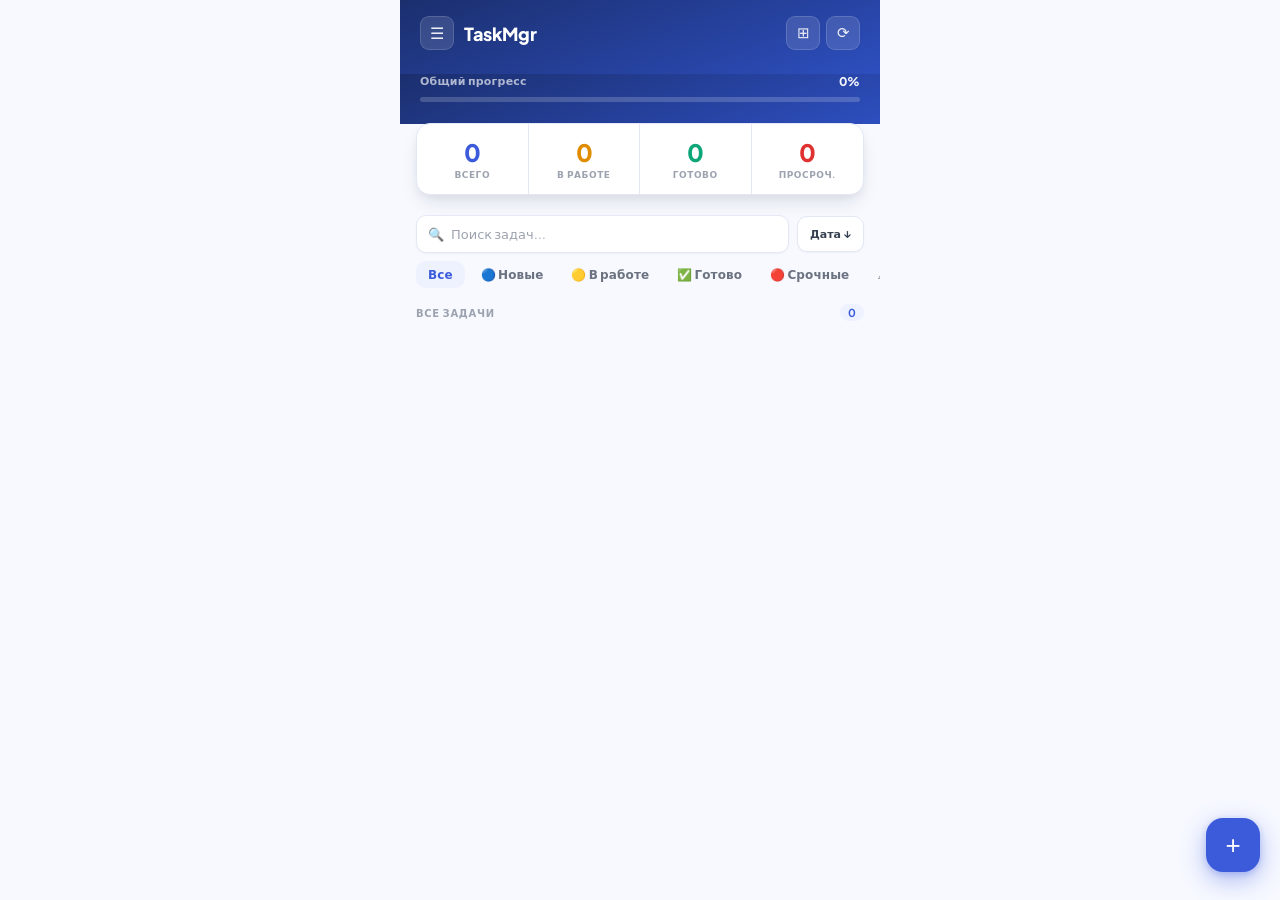
==== commit ba53df89: "Update index.html" ====
--- a/index.html
+++ b/index.html
@@ -304,23 +304,34 @@
     .kanban-card {
       background: var(--surface);
       border: 1px solid var(--border);
-      border-radius: 9px; padding: 10px 12px;
-      cursor: pointer; font-size: 12px; font-weight: 600;
-      line-height: 1.4; transition: all var(--fast);
+      border-radius: 12px;
+      padding: 0;
+      cursor: pointer;
+      transition: all var(--fast) var(--ease);
       position: relative; overflow: hidden;
-      box-shadow: var(--shadow-xs);
+      box-shadow: 0 1px 3px rgba(17,24,39,.05);
     }
     .kanban-card::before {
-      content: ''; position: absolute; left: 0; top: 0; bottom: 0; width: 3px;
+      content: ''; position: absolute; top: 0; left: 0; right: 0; height: 3px;
+      border-radius: 12px 12px 0 0;
     }
     .kanban-card.p-high::before   { background: var(--red); }
     .kanban-card.p-medium::before { background: var(--yellow); }
     .kanban-card.p-low::before    { background: var(--green); }
-    .kanban-card:active { box-shadow: var(--shadow); }
+    .kanban-card:active {
+      box-shadow: 0 4px 12px rgba(17,24,39,.10);
+      transform: scale(.97);
+    }
+    .kanban-card-inner { padding: 10px 11px 9px; }
+    .kanban-card-title { font-size: 12px; font-weight: 680; color: var(--text); line-height: 1.4; letter-spacing: -.01em; }
     .kanban-card-meta {
-      font-size: 10px; color: var(--muted); margin-top: 6px;
-      display: flex; gap: 5px; flex-wrap: wrap;
-    }
+      font-size: 10px; color: var(--muted); margin-top: 7px;
+      display: flex; gap: 5px; flex-wrap: wrap; align-items: center;
+    }
+    .kanban-card-meta .km-dot { width: 6px; height: 6px; border-radius: 50%; flex-shrink: 0; }
+    .kanban-card-meta .km-dot.high   { background: var(--red); }
+    .kanban-card-meta .km-dot.medium { background: var(--yellow); }
+    .kanban-card-meta .km-dot.low    { background: var(--green); }
 
     /* ── TASKS HEADER ───────────────────────────────── */
     .tasks-header {
@@ -356,110 +367,203 @@
     }
 
     /* ── TASK CARDS ─────────────────────────────────── */
-    .tasks-list { padding: 0 16px; display: flex; flex-direction: column; gap: 8px; }
+
+    /* ══════════════════════════════════════════════════
+       TASK CARD — redesigned for scan-ability
+    ══════════════════════════════════════════════════ */
+
+    @keyframes cardIn {
+      from { opacity:0; transform:translateY(8px) scale(.99); }
+      to   { opacity:1; transform:translateY(0)    scale(1); }
+    }
+    @keyframes checkPop {
+      0%  { transform:scale(.6); }
+      55% { transform:scale(1.22); }
+      100%{ transform:scale(1); }
+    }
+    @keyframes checkRing {
+      0%   { box-shadow: 0 0 0 0 rgba(12,166,120,.4); }
+      100% { box-shadow: 0 0 0 8px rgba(12,166,120,0); }
+    }
+
+    .tasks-list { padding: 0 14px; display: flex; flex-direction: column; gap: 7px; }
 
     .task-card {
+      --card-accent: var(--border2);
+      position: relative;
       background: var(--surface);
+      border-radius: 16px;
+      padding: 0;
+      cursor: pointer;
+      overflow: hidden;
+      animation: cardIn .22s var(--ease) both;
+      box-shadow: 0 1px 2px rgba(17,24,39,.05), 0 2px 8px rgba(17,24,39,.05);
       border: 1px solid var(--border);
-      border-radius: var(--radius);
-      padding: 14px 14px 12px 14px;
-      cursor: pointer;
-      position: relative; overflow: hidden;
-      animation: cardIn .24s var(--ease) both;
-      box-shadow: var(--shadow-sm);
-      transition: box-shadow var(--mid), border-color var(--mid), transform var(--fast);
+      transition: box-shadow .2s var(--ease), border-color .2s, transform .12s var(--ease);
       touch-action: pan-y;
     }
-    @keyframes cardIn { from { opacity:0; transform:translateY(10px); } to { opacity:1; transform:translateY(0); } }
-    .task-card:active { box-shadow: var(--shadow); border-color: var(--border2); }
-
-    /* Priority accent stripe — slimmer, softer */
+    .task-card:active {
+      transform: scale(.987);
+      box-shadow: 0 4px 16px rgba(17,24,39,.10), 0 1px 4px rgba(17,24,39,.06);
+    }
+
+    /* Priority-colored top bar — full width, 3px */
     .task-card::before {
-      content: ''; position: absolute; left: 0; top: 8px; bottom: 8px;
-      width: 3px; border-radius: 0 3px 3px 0;
-    }
+      content: ''; position: absolute;
+      top: 0; left: 0; right: 0; height: 3px;
+      border-radius: 16px 16px 0 0;
+      transition: opacity .2s;
+    }
+    .task-card.p-high   { --card-accent: var(--red);    border-color: rgba(224,49,49,.15); }
+    .task-card.p-medium { --card-accent: var(--yellow);  border-color: rgba(224,140,0,.12); }
+    .task-card.p-low    { --card-accent: var(--green);   border-color: rgba(12,166,120,.12); }
     .task-card.p-high::before   { background: var(--red); }
     .task-card.p-medium::before { background: var(--yellow); }
     .task-card.p-low::before    { background: var(--green); }
-
-    .task-card.swiping { transition: transform .05s; }
-    .task-card.swipe-done { background: var(--grn-soft); border-color: #A7F3D0; }
-    .task-card.today-pinned { border-color: #FCD34D; }
-
-    /* Swipe indicator */
+    .task-card.done-card { opacity: .65; }
+
+    /* Swipe overlay */
     .swipe-hint {
-      position: absolute; left: 0; top: 0; bottom: 0; width: 0;
-      background: linear-gradient(90deg, rgba(12,166,120,.12), transparent);
+      position: absolute; inset: 0;
+      background: linear-gradient(90deg, rgba(12,166,120,.1) 0%, transparent 70%);
       border-radius: inherit; pointer-events: none;
-      display: flex; align-items: center; padding-left: 12px;
-      font-size: 18px; opacity: 0;
+      display: flex; align-items: center; padding-left: 18px;
+      font-size: 22px; opacity: 0; transition: opacity .1s;
     }
     .swipe-hint.show { opacity: 1; }
-
-    /* Today badge */
-    .task-card.today-pinned::after {
-      content: 'СЕГОДНЯ';
-      position: absolute; top: 9px; right: 10px;
-      font-size: 8px; font-weight: 800; letter-spacing: .05em;
-      color: var(--yellow); background: var(--yel-soft);
-      padding: 2px 6px; border-radius: 4px;
-    }
-
-    .task-top { display: flex; align-items: flex-start; gap: 11px; }
+    .task-card.swipe-done { background: #F0FDF9; border-color: #A7F3D0; }
+
+    /* ── Card inner layout ── */
+    .task-card-inner {
+      padding: 14px 14px 13px 16px;
+      display: flex; flex-direction: column; gap: 10px;
+    }
+
+    /* ROW 1: checkbox + title + date-badge */
+    .task-row1 {
+      display: flex; align-items: flex-start; gap: 11px;
+    }
+
+    /* Checkbox — circular, premium */
     .task-check {
-      width: 20px; height: 20px;
-      border-radius: 6px;
-      border: 1.5px solid var(--border2);
-      flex-shrink: 0; margin-top: 2px;
+      width: 22px; height: 22px; min-width: 22px;
+      border-radius: 50%;
+      border: 2px solid var(--border2);
       display: flex; align-items: center; justify-content: center;
-      transition: all var(--mid) var(--ease); cursor: pointer;
-    }
-    .task-check:active { transform: scale(.85); }
+      cursor: pointer; flex-shrink: 0; margin-top: 1px;
+      transition: border-color .18s, background .18s, box-shadow .18s;
+      position: relative;
+    }
+    .task-check:hover { border-color: var(--green); }
+    .task-check:active { transform: scale(.84); }
     .task-check.checked {
       background: var(--green); border-color: var(--green);
-      animation: checkPop .3s var(--ease);
-    }
-    .task-check.checked::after { content: '✓'; font-size: 12px; color: #fff; font-weight: 800; }
-    @keyframes checkPop { 0%{transform:scale(.75)} 60%{transform:scale(1.18)} 100%{transform:scale(1)} }
-
+      animation: checkPop .32s var(--ease), checkRing .5s ease-out;
+    }
+    .task-check.checked::after {
+      content: '';
+      width: 5px; height: 9px;
+      border: 2px solid #fff; border-top: none; border-left: none;
+      transform: rotate(45deg) translate(-1px, -1px);
+      display: block;
+    }
+
+    /* Title block */
     .task-body { flex: 1; min-width: 0; }
     .task-title {
-      font-size: 14px; font-weight: 700;
-      line-height: 1.4; word-break: break-word; color: var(--text);
-      letter-spacing: -.01em;
-    }
-    .task-title.done { text-decoration: line-through; color: var(--muted); font-weight: 500; }
+      font-size: 14px; font-weight: 680;
+      line-height: 1.42; word-break: break-word;
+      color: var(--text); letter-spacing: -.012em;
+    }
+    .task-title.done {
+      text-decoration: line-through;
+      text-decoration-color: var(--muted2);
+      text-decoration-thickness: 1.5px;
+      color: var(--muted); font-weight: 500;
+    }
+
+    /* Rich-text description preview */
     .task-desc {
-      font-size: 12px; color: var(--muted); margin-top: 3px; line-height: 1.5;
-    }
-
-    .task-footer {
-      display: flex; align-items: center; gap: 5px;
-      margin-top: 10px; flex-wrap: wrap;
-    }
-    /* Chips — smaller and softer */
-    .chip {
-      display: inline-flex; align-items: center;
-      font-size: 10px; font-weight: 700; letter-spacing: .02em;
-      padding: 3px 7px; border-radius: 5px;
-    }
-    .chip-todo   { background: #EEF2FF; color: #3B5BDB; }
-    .chip-doing  { background: #FFFBEB; color: #92400E; }
-    .chip-done   { background: #ECFDF8; color: #065F46; }
-    .chip-high   { background: var(--red-soft);  color: #991B1B; }
-    .chip-medium { background: var(--yel-soft);  color: #92400E; }
-    .chip-low    { background: var(--grn-soft);  color: #065F46; }
-    .chip-assignee {
-      background: var(--surface2); color: var(--muted);
-      border: 1px solid var(--border);
-    }
-
-    .task-date {
+      font-size: 12.5px; color: var(--muted); margin-top: 3px; line-height: 1.5;
+      overflow: hidden; display: -webkit-box;
+      -webkit-line-clamp: 2; -webkit-box-orient: vertical;
+    }
+    .task-rich-preview { font-size: 12px; color: var(--muted); margin-top: 3px; line-height: 1.5; }
+    .task-rich-preview .rp-check { display: inline-flex; align-items: center; gap: 4px; margin-right: 5px; }
+    .task-rich-preview .rp-check.done { text-decoration: line-through; opacity: .6; }
+    .task-rich-preview .rp-text { overflow: hidden; display: -webkit-box; -webkit-line-clamp: 2; -webkit-box-orient: vertical; }
+
+    /* Due date badge — top-right, prominent */
+    .task-due {
+      flex-shrink: 0; margin-left: 4px; margin-top: 1px;
+      display: flex; flex-direction: column; align-items: flex-end; gap: 2px;
+    }
+    .task-due-badge {
+      display: inline-flex; align-items: center; gap: 4px;
+      font-size: 11px; font-weight: 700; letter-spacing: .01em;
+      padding: 3px 8px; border-radius: 99px;
+      white-space: nowrap;
+    }
+    .task-due-badge.normal  { background: var(--surface2); color: var(--muted); }
+    .task-due-badge.today   { background: #FEF3C7; color: #B45309; }
+    .task-due-badge.overdue { background: #FEE2E2; color: #C0392B; }
+    .task-due-badge.soon    { background: #FFF7ED; color: #C05621; }
+
+    /* ROW 2: meta pills row */
+    .task-row2 {
+      display: flex; align-items: center; gap: 5px; flex-wrap: wrap;
+    }
+
+    /* Status pill — new design with dot */
+    .task-status-pill {
+      display: inline-flex; align-items: center; gap: 5px;
+      font-size: 11px; font-weight: 600; letter-spacing: .01em;
+      padding: 3px 9px 3px 6px; border-radius: 99px;
+    }
+    .task-status-dot {
+      width: 6px; height: 6px; border-radius: 50%; flex-shrink: 0;
+    }
+    .task-status-pill.s-todo  { background: #EEF2FF; color: #4263EB; }
+    .task-status-pill.s-todo .task-status-dot  { background: #748FFC; }
+    .task-status-pill.s-doing { background: #FFF9DB; color: #875A00; }
+    .task-status-pill.s-doing .task-status-dot { background: #FAB005; }
+    .task-status-pill.s-done  { background: #EBFBEE; color: #2B7A3D; }
+    .task-status-pill.s-done .task-status-dot  { background: #40C057; }
+
+    /* Priority dot — tiny, beside other meta */
+    .task-prio-dot {
+      width: 7px; height: 7px; border-radius: 50%; flex-shrink: 0;
+    }
+    .task-prio-dot.high   { background: #E03131; box-shadow: 0 0 0 2px rgba(224,49,49,.2); }
+    .task-prio-dot.medium { background: #F59F00; box-shadow: 0 0 0 2px rgba(245,159,0,.2); }
+    .task-prio-dot.low    { background: #12B886; box-shadow: 0 0 0 2px rgba(18,184,134,.2); }
+
+    /* Assignee chip */
+    .task-assignee {
+      display: inline-flex; align-items: center; gap: 4px;
       font-size: 11px; font-weight: 600; color: var(--muted);
-      margin-left: auto; white-space: nowrap; letter-spacing: .01em;
-    }
-    .task-date.overdue { color: var(--red); }
-    .task-date.today   { color: var(--yellow); }
+      padding: 3px 8px; border-radius: 99px;
+      background: var(--surface2); border: 1px solid var(--border);
+      max-width: 110px; overflow: hidden; text-overflow: ellipsis; white-space: nowrap;
+    }
+    .task-assignee-av {
+      width: 14px; height: 14px; border-radius: 50%;
+      background: var(--blue-mid); color: var(--blue);
+      font-size: 8px; font-weight: 800;
+      display: flex; align-items: center; justify-content: center; flex-shrink: 0;
+    }
+
+    /* Separator dot between meta items */
+    .task-meta-sep {
+      width: 3px; height: 3px; border-radius: 50%;
+      background: var(--border2); flex-shrink: 0;
+    }
+
+    /* Today highlight border */
+    .task-card.today-pinned {
+      border-color: rgba(245,158,11,.35);
+      box-shadow: 0 0 0 1px rgba(245,158,11,.15), 0 2px 8px rgba(17,24,39,.05);
+    }
 
     /* ── EMPTY STATE ────────────────────────────────── */
     .empty-state { text-align: center; padding: 64px 24px; color: var(--muted); }
@@ -903,9 +1007,437 @@
       .modal-overlay { align-items: center; justify-content: center; }
       .qa-sheet { border-radius: 22px; max-width: 480px; margin: 0 auto; }
     }
+
+    /* ══════════════════════════════════════════════════
+       SIDEBAR — Linear / Notion style drawer
+    ══════════════════════════════════════════════════ */
+
+    /* Backdrop */
+    .sb-overlay {
+      position: fixed; inset: 0;
+      background: rgba(17,24,39,.32);
+      backdrop-filter: blur(5px);
+      -webkit-backdrop-filter: blur(5px);
+      z-index: 200;
+      opacity: 0; pointer-events: none;
+      transition: opacity .26s;
+    }
+    .sb-overlay.open { opacity: 1; pointer-events: all; }
+
+    /* Drawer */
+    .sidebar {
+      position: fixed; top: 0; left: 0; bottom: 0;
+      width: 282px;
+      background: #FAFBFF;
+      z-index: 201;
+      transform: translateX(-100%);
+      transition: transform .34s cubic-bezier(.16,1,.3,1);
+      display: flex; flex-direction: column;
+      overflow: hidden;
+      box-shadow: 8px 0 48px rgba(17,24,39,.14);
+      border-right: 1px solid var(--border);
+    }
+    .sb-overlay.open .sidebar { transform: translateX(0); }
+
+    /* ── Sidebar Header ── */
+    .sb-head {
+      padding: 18px 16px 14px;
+      display: flex; align-items: center; gap: 12px;
+      border-bottom: 1px solid var(--border);
+      flex-shrink: 0;
+    }
+    .sb-app-icon {
+      width: 36px; height: 36px; border-radius: 11px;
+      background: linear-gradient(135deg, #1B2F6E, #3B5BDB);
+      display: flex; align-items: center; justify-content: center;
+      font-size: 17px; flex-shrink: 0;
+      box-shadow: 0 2px 8px rgba(59,91,219,.30);
+    }
+    .sb-app-meta { flex: 1; min-width: 0; }
+    .sb-app-name {
+      font-size: 15px; font-weight: 800; color: var(--text);
+      letter-spacing: -.02em; line-height: 1.2;
+    }
+    .sb-user-name {
+      font-size: 11px; color: var(--muted); font-weight: 500;
+      margin-top: 1px; overflow: hidden; text-overflow: ellipsis; white-space: nowrap;
+    }
+    .sb-close {
+      width: 28px; height: 28px; border-radius: 8px;
+      background: var(--surface2); border: 1px solid var(--border);
+      color: var(--muted); font-size: 13px; cursor: pointer;
+      display: flex; align-items: center; justify-content: center;
+      transition: all var(--fast); flex-shrink: 0;
+    }
+    .sb-close:active { background: var(--border2); }
+
+    /* ── Stats bar ── */
+    .sb-stats-bar {
+      display: flex; align-items: center;
+      padding: 12px 18px;
+      background: var(--surface);
+      border-bottom: 1px solid var(--border);
+      gap: 0; flex-shrink: 0;
+    }
+    .sb-stat { flex: 1; text-align: center; }
+    .sb-stat-n {
+      display: block; font-size: 20px; font-weight: 800;
+      color: var(--text); letter-spacing: -.04em; line-height: 1;
+    }
+    .sb-stat-l {
+      display: block; font-size: 9px; font-weight: 700;
+      text-transform: uppercase; letter-spacing: .06em;
+      color: var(--muted2); margin-top: 4px;
+    }
+    .sb-stat-sep {
+      width: 1px; height: 30px; background: var(--border); flex-shrink: 0;
+      margin: 0 4px;
+    }
+
+    /* ── Scrollable nav body ── */
+    .sb-body {
+      flex: 1; overflow-y: auto; overflow-x: hidden;
+      padding: 6px 0 8px;
+      scrollbar-width: thin;
+      scrollbar-color: var(--border) transparent;
+    }
+    .sb-body::-webkit-scrollbar { width: 4px; }
+    .sb-body::-webkit-scrollbar-track { background: transparent; }
+    .sb-body::-webkit-scrollbar-thumb { background: var(--border); border-radius: 2px; }
+
+    /* ── Section wrapper ── */
+    .sb-section { padding: 4px 0 2px; }
+
+    .sb-section-header {
+      display: flex; align-items: center;
+      padding: 6px 10px 5px 20px;
+      cursor: pointer; user-select: none;
+      border-radius: 0;
+      transition: background var(--fast);
+    }
+    .sb-section-header:active { background: var(--surface2); }
+    .sb-section-title {
+      flex: 1;
+      font-size: 10px; font-weight: 800;
+      letter-spacing: .08em; text-transform: uppercase;
+      color: var(--muted2);
+    }
+    .sb-chevron {
+      width: 18px; height: 18px;
+      display: flex; align-items: center; justify-content: center;
+      color: var(--muted2); font-size: 10px;
+      transition: transform .22s var(--ease);
+      flex-shrink: 0;
+    }
+    .sb-section.collapsed .sb-chevron { transform: rotate(-90deg); }
+
+    .sb-section-body {
+      overflow: hidden;
+      max-height: 600px; opacity: 1;
+      transition: max-height .3s var(--ease), opacity .22s;
+    }
+    .sb-section.collapsed .sb-section-body { max-height: 0; opacity: 0; }
+
+    /* ── Nav items ── */
+    .sb-nav-item {
+      display: flex; align-items: center; gap: 10px;
+      padding: 8px 12px 8px 16px;
+      margin: 1px 8px;
+      border-radius: 9px;
+      cursor: pointer;
+      transition: background var(--fast), color var(--fast);
+      font-size: 13.5px; font-weight: 500;
+      color: var(--text2);
+      position: relative;
+      user-select: none;
+    }
+    .sb-nav-item:hover { background: var(--surface3); }
+    .sb-nav-item:active { background: var(--border); }
+
+    /* Active state */
+    .sb-nav-item.active {
+      background: var(--blue-soft);
+      color: var(--blue);
+      font-weight: 700;
+    }
+    .sb-nav-item.active .sb-icon { color: var(--blue); }
+    .sb-nav-item.active .sb-nav-badge { background: var(--blue-mid); color: var(--blue); }
+
+    /* Icon */
+    .sb-icon {
+      width: 20px; height: 20px;
+      display: flex; align-items: center; justify-content: center;
+      font-size: 14px; flex-shrink: 0; color: var(--muted);
+      transition: color var(--fast);
+    }
+    .sb-nav-item:hover .sb-icon { color: var(--text2); }
+
+    /* Label */
+    .sb-label { flex: 1; min-width: 0; overflow: hidden; text-overflow: ellipsis; white-space: nowrap; }
+
+    /* Count badge */
+    .sb-nav-badge {
+      font-size: 10.5px; font-weight: 700;
+      background: var(--surface3); color: var(--muted);
+      padding: 1px 7px; border-radius: 99px;
+      min-width: 20px; text-align: center;
+      flex-shrink: 0;
+      transition: background var(--fast), color var(--fast);
+    }
+    .sb-nav-badge:empty { display: none; }
+
+    /* Danger badge */
+    .sb-nav-badge.danger { background: var(--red-soft); color: var(--red); }
+    .sb-nav-badge.warn   { background: var(--yel-soft); color: #92400E; }
+
+    /* ── Divider ── */
+    .sb-divider {
+      height: 1px; background: var(--border);
+      margin: 8px 16px;
+    }
+
+    /* ── Add task button ── */
+    .sb-add-btn {
+      display: flex; align-items: center; gap: 10px;
+      padding: 9px 12px 9px 16px;
+      margin: 4px 8px;
+      border-radius: 9px;
+      cursor: pointer;
+      transition: background var(--fast);
+      font-size: 13.5px; font-weight: 600;
+      color: var(--blue);
+      border: 1.5px dashed var(--blue-mid);
+      background: transparent;
+      width: calc(100% - 16px);
+    }
+    .sb-add-btn:hover { background: var(--blue-soft); border-style: solid; }
+    .sb-add-btn:active { background: var(--blue-mid); }
+    .sb-add-icon {
+      width: 20px; height: 20px;
+      background: var(--blue); color: #fff;
+      border-radius: 6px; font-size: 16px; font-weight: 400;
+      display: flex; align-items: center; justify-content: center;
+      flex-shrink: 0;
+    }
+
+    /* ── Sidebar Footer ── */
+    .sb-footer {
+      padding: 12px 16px max(env(safe-area-inset-bottom),14px);
+      border-top: 1px solid var(--border);
+      flex-shrink: 0;
+      background: var(--surface);
+    }
+    .sb-prog-row {
+      display: flex; justify-content: space-between; align-items: baseline;
+      margin-bottom: 6px;
+    }
+    .sb-prog-lbl { font-size: 10px; font-weight: 700; text-transform: uppercase; letter-spacing: .06em; color: var(--muted2); }
+    .sb-prog-pct { font-size: 12px; font-weight: 800; color: var(--blue); letter-spacing: -.01em; }
+    .sb-prog-track {
+      height: 4px; background: var(--border); border-radius: 99px; overflow: hidden; margin-bottom: 10px;
+    }
+    .sb-prog-fill { height: 100%; background: var(--blue); border-radius: 99px; transition: width .5s var(--ease); }
+    .sb-footer-btns { display: flex; gap: 0; }
+    .sb-footer-btn {
+      flex: 1; display: flex; align-items: center; justify-content: center; gap: 6px;
+      padding: 8px 6px; border-radius: 8px; cursor: pointer;
+      font-size: 12px; font-weight: 600; color: var(--muted);
+      background: none; border: none; font-family: inherit;
+      transition: background var(--fast), color var(--fast);
+    }
+    .sb-footer-btn:hover { background: var(--surface2); color: var(--text2); }
+    .sb-footer-btn:active { background: var(--border); }
+
+    /* ── Hamburger button in header ── */
+    .sb-hamburger {
+      width: 34px; height: 34px;
+      background: rgba(255,255,255,.12); border: 1px solid rgba(255,255,255,.15);
+      border-radius: 9px; color: rgba(255,255,255,.9);
+      display: flex; align-items: center; justify-content: center;
+      cursor: pointer; font-size: 16px; flex-shrink: 0;
+      transition: background var(--fast);
+    }
+    .sb-hamburger:active { background: rgba(255,255,255,.25); }
+
+    /* Edge swipe zone (invisible, for touch) */
+    .sb-edge-zone {
+      position: fixed; left: 0; top: 0; bottom: 0; width: 18px;
+      z-index: 190;
+    }
+
   </style>
 </head>
 <body>
+
+
+<!-- ══════════════════════════════════════════
+     SIDEBAR DRAWER
+══════════════════════════════════════════ -->
+<div class="sb-overlay" id="sbOverlay" onclick="closeSidebar()">
+  <div class="sidebar" id="sidebar" onclick="event.stopPropagation()">
+
+    <!-- Header -->
+    <div class="sb-head">
+      <div class="sb-app-icon">📋</div>
+      <div class="sb-app-meta">
+        <div class="sb-app-name">Task Manager</div>
+        <div class="sb-user-name" id="sbUserName">Загрузка...</div>
+      </div>
+      <button class="sb-close" onclick="closeSidebar()">✕</button>
+    </div>
+
+    <!-- Stats bar -->
+    <div class="sb-stats-bar">
+      <div class="sb-stat">
+        <span class="sb-stat-n" id="sbStatAll">0</span>
+        <span class="sb-stat-l">Всего</span>
+      </div>
+      <div class="sb-stat-sep"></div>
+      <div class="sb-stat">
+        <span class="sb-stat-n" id="sbStatDoing">0</span>
+        <span class="sb-stat-l">В работе</span>
+      </div>
+      <div class="sb-stat-sep"></div>
+      <div class="sb-stat">
+        <span class="sb-stat-n" id="sbStatOverdue" style="color:var(--red)">0</span>
+        <span class="sb-stat-l" style="color:var(--red)">Просроч.</span>
+      </div>
+    </div>
+
+    <!-- Body -->
+    <div class="sb-body">
+
+      <!-- Add task CTA -->
+      <div style="padding:10px 8px 4px">
+        <button class="sb-add-btn" onclick="closeSidebar();openAddModal()">
+          <span class="sb-add-icon">+</span>
+          <span>Новая задача</span>
+        </button>
+      </div>
+
+      <div class="sb-divider"></div>
+
+      <!-- ── Section: Main ── -->
+      <div class="sb-section" id="sbSec1">
+        <div class="sb-section-header" onclick="toggleSbSection('sbSec1')">
+          <span class="sb-section-title">Задачи</span>
+          <span class="sb-chevron">▾</span>
+        </div>
+        <div class="sb-section-body">
+          <div class="sb-nav-item active" data-filter="all" onclick="sbNav('all',this)">
+            <span class="sb-icon">◈</span>
+            <span class="sb-label">Все активные</span>
+            <span class="sb-nav-badge" id="sbCnt-all"></span>
+          </div>
+          <div class="sb-nav-item" data-filter="doing" onclick="sbNav('doing',this)">
+            <span class="sb-icon" style="color:#F59F00">⚡</span>
+            <span class="sb-label">В работе</span>
+            <span class="sb-nav-badge warn" id="sbCnt-doing"></span>
+          </div>
+          <div class="sb-nav-item" data-filter="todo" onclick="sbNav('todo',this)">
+            <span class="sb-icon" style="color:#748FFC">○</span>
+            <span class="sb-label">Новые</span>
+            <span class="sb-nav-badge" id="sbCnt-todo"></span>
+          </div>
+          <div class="sb-nav-item" data-filter="done" onclick="sbNav('done',this)">
+            <span class="sb-icon" style="color:#40C057">✓</span>
+            <span class="sb-label">Выполненные</span>
+            <span class="sb-nav-badge" id="sbCnt-done"></span>
+          </div>
+        </div>
+      </div>
+
+      <!-- ── Section: По дате ── -->
+      <div class="sb-section" id="sbSec2">
+        <div class="sb-section-header" onclick="toggleSbSection('sbSec2')">
+          <span class="sb-section-title">По дате</span>
+          <span class="sb-chevron">▾</span>
+        </div>
+        <div class="sb-section-body">
+          <div class="sb-nav-item" data-filter="today" onclick="sbNav('today',this)">
+            <span class="sb-icon" style="color:#B45309">●</span>
+            <span class="sb-label">Сегодня</span>
+            <span class="sb-nav-badge warn" id="sbCnt-today"></span>
+          </div>
+          <div class="sb-nav-item" data-filter="overdue" onclick="sbNav('overdue',this)">
+            <span class="sb-icon" style="color:var(--red)">⚠</span>
+            <span class="sb-label">Просроченные</span>
+            <span class="sb-nav-badge danger" id="sbCnt-overdue"></span>
+          </div>
+        </div>
+      </div>
+
+      <!-- ── Section: Приоритет ── -->
+      <div class="sb-section" id="sbSec3">
+        <div class="sb-section-header" onclick="toggleSbSection('sbSec3')">
+          <span class="sb-section-title">Приоритет</span>
+          <span class="sb-chevron">▾</span>
+        </div>
+        <div class="sb-section-body">
+          <div class="sb-nav-item" data-filter="high" onclick="sbNav('high',this)">
+            <span class="sb-icon" style="color:var(--red)">↑</span>
+            <span class="sb-label">Высокий</span>
+            <span class="sb-nav-badge danger" id="sbCnt-high"></span>
+          </div>
+        </div>
+      </div>
+
+      <!-- ── Section: Вид (collapsed by default) ── -->
+      <div class="sb-section collapsed" id="sbSec4">
+        <div class="sb-section-header" onclick="toggleSbSection('sbSec4')">
+          <span class="sb-section-title">Виды</span>
+          <span class="sb-chevron">▾</span>
+        </div>
+        <div class="sb-section-body">
+          <div class="sb-nav-item" onclick="closeSidebar();if(!isKanban)toggleView()">
+            <span class="sb-icon">⊞</span>
+            <span class="sb-label">Канбан-доска</span>
+          </div>
+          <div class="sb-nav-item" onclick="closeSidebar();if(isKanban)toggleView()">
+            <span class="sb-icon">☰</span>
+            <span class="sb-label">Список задач</span>
+          </div>
+        </div>
+      </div>
+
+      <div class="sb-divider"></div>
+
+      <!-- ── Actions ── -->
+      <div class="sb-section">
+        <div class="sb-section-body">
+          <div class="sb-nav-item" onclick="closeSidebar();syncData()">
+            <span class="sb-icon">⟳</span>
+            <span class="sb-label">Обновить данные</span>
+          </div>
+        </div>
+      </div>
+
+    </div><!-- /sb-body -->
+
+    <!-- Footer with progress -->
+    <div class="sb-footer">
+      <div class="sb-prog-row">
+        <span class="sb-prog-lbl">Прогресс</span>
+        <span class="sb-prog-pct" id="sbPct">0%</span>
+      </div>
+      <div class="sb-prog-track">
+        <div class="sb-prog-fill" id="sbFill" style="width:0%"></div>
+      </div>
+      <div class="sb-footer-btns">
+        <button class="sb-footer-btn" onclick="closeSidebar();setFilter('all',null)">
+          📋 Задачи
+        </button>
+        <button class="sb-footer-btn" onclick="closeSidebar()">
+          ✕ Закрыть
+        </button>
+      </div>
+    </div>
+
+  </div><!-- /sidebar -->
+</div><!-- /sb-overlay -->
+
+<!-- Edge swipe zone -->
+<div class="sb-edge-zone" id="sbEdgeZone"></div>
 
 <div class="loading" id="loading">
   <div class="loading-logo">Task<span>Manager</span></div>
@@ -918,13 +1450,15 @@
   <!-- HEADER -->
   <div class="header">
     <div class="header-top">
-      <div class="logo">
-        <div class="logo-icon">📋</div>
-        TaskMgr
+      <div style="display:flex;align-items:center;gap:10px">
+        <button class="sb-hamburger" onclick="openSidebar()" title="Меню">☰</button>
+        <div class="logo" style="cursor:pointer" onclick="openSidebar()">
+          TaskMgr
+        </div>
       </div>
       <div class="header-right">
         <div class="streak-badge hidden" id="streakBadge">🔥 <span id="streakNum">0</span></div>
-        <button class="icon-btn" id="viewBtn" onclick="toggleView()" title="Переключить вид">⊞</button>
+        <button class="icon-btn" id="viewBtn" onclick="toggleView()" title="Вид">⊞</button>
         <button class="icon-btn" id="syncBtn" onclick="syncData()" title="Обновить">
           <span class="sync-icon">⟳</span>
         </button>
@@ -1303,27 +1837,80 @@
 }
 
 function taskCardHTML(task, i = 0) {
-  const dl  = deadlineStr(task);
-  const isToday = task.deadline && new Date(task.deadline).toDateString() === today().toDateString() && task.status !== 'done';
+  const dl      = deadlineStr(task);
+  const td      = today();
+  const isToday = task.deadline && new Date(task.deadline).toDateString() === td.toDateString() && task.status !== 'done';
+  const isDone  = task.status === 'done';
+
+  // ── Due date badge ──────────────────────────────────────────
+  let dueBadge = '';
+  if (task.deadline && !isDone) {
+    const d       = new Date(task.deadline);
+    const diffDay = Math.round((d - td) / 864e5);
+    let cls, icon, label;
+    if      (diffDay < 0)  { cls = 'overdue'; icon = '⚠'; label = dl.label.replace('⚠ ',''); }
+    else if (diffDay === 0) { cls = 'today';   icon = '●'; label = 'Сегодня'; }
+    else if (diffDay === 1) { cls = 'soon';    icon = '◑'; label = 'Завтра'; }
+    else if (diffDay <= 3)  { cls = 'soon';    icon = '○'; label = dl.label; }
+    else                    { cls = 'normal';  icon = '○'; label = dl.label; }
+    dueBadge = `<div class="task-due"><span class="task-due-badge ${cls}">${icon} ${label}</span></div>`;
+  } else if (task.deadline && isDone) {
+    // Show muted date for done tasks
+    const d = new Date(task.deadline);
+    dueBadge = `<div class="task-due"><span class="task-due-badge normal">○ ${dl.label}</span></div>`;
+  }
+
+  // ── Assignee ────────────────────────────────────────────────
+  let assigneeHTML = '';
+  if (task.assignee) {
+    const letter = task.assignee.replace('@','').slice(0,1).toUpperCase();
+    assigneeHTML = `
+      <span class="task-meta-sep"></span>
+      <span class="task-assignee">
+        <span class="task-assignee-av">${letter}</span>
+        ${escHtml(task.assignee.replace('@',''))}
+      </span>`;
+  }
+
+  // ── Description preview ─────────────────────────────────────
+  const descHTML = task.description
+    ? `<div class="task-rich-preview">${descPreview(task.description)}</div>`
+    : '';
+
+  // ── Status label ────────────────────────────────────────────
+  const STATUS_SHORT = { todo: 'Новая', doing: 'В работе', done: 'Готово' };
+
   return `
-  <div class="task-card p-${task.priority}${isToday ? ' today-pinned' : ''}"
+  <div class="task-card p-${task.priority}${isToday ? ' today-pinned' : ''}${isDone ? ' done-card' : ''}"
        data-id="${task.id}"
-       style="animation-delay:${i*0.035}s"
+       style="animation-delay:${i*0.03}s"
        onclick="openDetail('${task.id}')">
     <div class="swipe-hint" id="sh_${task.id}">✅</div>
-    <div class="task-top">
-      <div class="task-check ${task.status==='done'?'checked':''}"
-           onclick="event.stopPropagation();toggleDone('${task.id}')"></div>
-      <div class="task-body">
-        <div class="task-title ${task.status==='done'?'done':''}">${escHtml(task.title)}</div>
-        ${task.description ? `<div class="task-rich-preview">${descPreview(task.description)}</div>` : ''}
+
+    <div class="task-card-inner">
+
+      <!-- ROW 1: check · title · due badge -->
+      <div class="task-row1">
+        <div class="task-check ${isDone ? 'checked' : ''}"
+             onclick="event.stopPropagation();toggleDone('${task.id}')"></div>
+        <div class="task-body">
+          <div class="task-title ${isDone ? 'done' : ''}">${escHtml(task.title)}</div>
+          ${descHTML}
+        </div>
+        ${dueBadge}
       </div>
-    </div>
-    <div class="task-footer">
-      <span class="chip chip-${task.status}">${STATUS_LABELS[task.status]}</span>
-      <span class="chip chip-${task.priority}">${PRIORITY_LABELS[task.priority]}</span>
-      ${task.assignee ? `<span class="chip chip-assignee">${escHtml(task.assignee)}</span>` : ''}
-      ${dl ? `<span class="task-date${dl.isOverdue?' overdue':dl.isToday?' today':''}">${dl.label}</span>` : ''}
+
+      <!-- ROW 2: status · priority dot · assignee -->
+      <div class="task-row2">
+        <span class="task-status-pill s-${task.status}">
+          <span class="task-status-dot"></span>
+          ${STATUS_SHORT[task.status]}
+        </span>
+        <span class="task-meta-sep"></span>
+        <span class="task-prio-dot ${task.priority}"></span>
+        ${assigneeHTML}
+      </div>
+
     </div>
   </div>`;
 }
@@ -1547,6 +2134,8 @@
   const pct = total ? Math.round(done / total * 100) : 0;
   document.getElementById('progressPct').textContent  = pct + '%';
   document.getElementById('progressFill').style.width = pct + '%';
+  // Keep sidebar counts live
+  if (typeof updateSbCounts === 'function') updateSbCounts();
 }
 
 function animateStat(id, val) {
@@ -1590,6 +2179,7 @@
     if (b) { b.classList.add('active'); b.scrollIntoView({ behavior: 'smooth', inline: 'center', block: 'nearest' }); }
   }
   document.getElementById('tasksLabel').textContent = FILTER_LABELS[f] || 'Задачи';
+  _syncSbActiveItem(f);
   renderTasks();
 }
 
@@ -1734,7 +2324,7 @@
 // KEYBOARD SHORTCUTS
 // ══════════════════════════════════════════
 document.addEventListener('keydown', e => {
-  if (e.key === 'Escape')  { closeDetail(); closeModal(); closeQA(); }
+  if (e.key === 'Escape')  { closeSidebar(); closeDetail(); closeModal(); closeQA(); }
   if (e.key === 'n' && !document.activeElement.tagName.match(/INPUT|TEXTAREA/)) openAddModal();
   if (e.key === 'r' && !document.activeElement.tagName.match(/INPUT|TEXTAREA/)) syncData();
   if (e.key === 'k' && !document.activeElement.tagName.match(/INPUT|TEXTAREA/)) toggleView();
@@ -1982,6 +2572,116 @@
   await apiCall('DELETE', `/comments/${cid}`);
   dpComs = dpComs.filter(c => c.id !== cid); _renderComs();
 }
+
+
+// ══════════════════════════════════════════
+// SIDEBAR
+// ══════════════════════════════════════════
+
+function openSidebar() {
+  updateSbCounts();
+  document.getElementById('sbOverlay').classList.add('open');
+  document.body.style.overflow = 'hidden';
+  if (tg) tg.HapticFeedback?.impactOccurred('light');
+}
+
+function closeSidebar() {
+  document.getElementById('sbOverlay').classList.remove('open');
+  document.body.style.overflow = '';
+}
+
+function toggleSbSection(id) {
+  document.getElementById(id).classList.toggle('collapsed');
+}
+
+function sbNav(filter, el) {
+  // Active state on sidebar items
+  document.querySelectorAll('.sb-nav-item[data-filter]').forEach(i => i.classList.remove('active'));
+  el.classList.add('active');
+  // Sync tabs
+  document.querySelectorAll('.tab[data-f]').forEach(t => {
+    t.classList.toggle('active', t.dataset.f === filter);
+  });
+  // Apply filter and update label
+  currentFilter = filter;
+  document.getElementById('tasksLabel').textContent = FILTER_LABELS[filter] || 'Задачи';
+  renderTasks();
+  closeSidebar();
+}
+
+function updateSbCounts() {
+  const td = today();
+  const active = tasks.filter(t => t.status !== 'done');
+  const counts = {
+    all:     active.length,
+    doing:   tasks.filter(t => t.status === 'doing').length,
+    todo:    tasks.filter(t => t.status === 'todo').length,
+    done:    tasks.filter(t => t.status === 'done').length,
+    today:   tasks.filter(t => t.deadline && t.status !== 'done'
+               && new Date(t.deadline).toDateString() === td.toDateString()).length,
+    overdue: tasks.filter(t => t.deadline && t.status !== 'done'
+               && _safe(t.deadline) < td).length,
+    high:    tasks.filter(t => t.priority === 'high' && t.status !== 'done').length,
+  };
+
+  Object.entries(counts).forEach(([k, v]) => {
+    const el = document.getElementById('sbCnt-' + k);
+    if (el) el.textContent = v > 0 ? v : '';
+  });
+
+  // Stats bar
+  document.getElementById('sbStatAll').textContent     = tasks.length;
+  document.getElementById('sbStatDoing').textContent   = counts.doing;
+  document.getElementById('sbStatOverdue').textContent = counts.overdue;
+
+  // Progress
+  const total = tasks.length;
+  const done  = tasks.filter(t => t.status === 'done').length;
+  const pct   = total ? Math.round(done / total * 100) : 0;
+  document.getElementById('sbPct').textContent      = pct + '%';
+  document.getElementById('sbFill').style.width     = pct + '%';
+
+  // User name
+  const name = userName || (userId ? '@' + userId.slice(0,8) : '');
+  if (name) document.getElementById('sbUserName').textContent = name;
+}
+
+function _safe(s) {
+  try { const d = new Date(s); d.setHours(0,0,0,0); return d; }
+  catch { return new Date(9999,0,1); }
+}
+
+// Keep sidebar active item in sync with filter changes
+function _syncSbActiveItem(filter) {
+  document.querySelectorAll('.sb-nav-item[data-filter]').forEach(i => {
+    i.classList.toggle('active', i.dataset.filter === filter);
+  });
+}
+
+// ── Edge swipe to open (left edge drag) ──
+(function() {
+  const zone = document.getElementById('sbEdgeZone');
+  if (!zone) return;
+  let startX = 0, startY = 0, tracking = false;
+
+  zone.addEventListener('touchstart', e => {
+    startX = e.touches[0].clientX;
+    startY = e.touches[0].clientY;
+    tracking = true;
+  }, { passive: true });
+
+  document.addEventListener('touchmove', e => {
+    if (!tracking) return;
+    const dx = e.touches[0].clientX - startX;
+    const dy = Math.abs(e.touches[0].clientY - startY);
+    if (dx > 40 && dy < 50) {
+      tracking = false;
+      openSidebar();
+    }
+  }, { passive: true });
+
+  document.addEventListener('touchend', () => { tracking = false; }, { passive: true });
+})();
 
 // ══════════════════════════════════════════
 // RICH TEXT EDITOR
